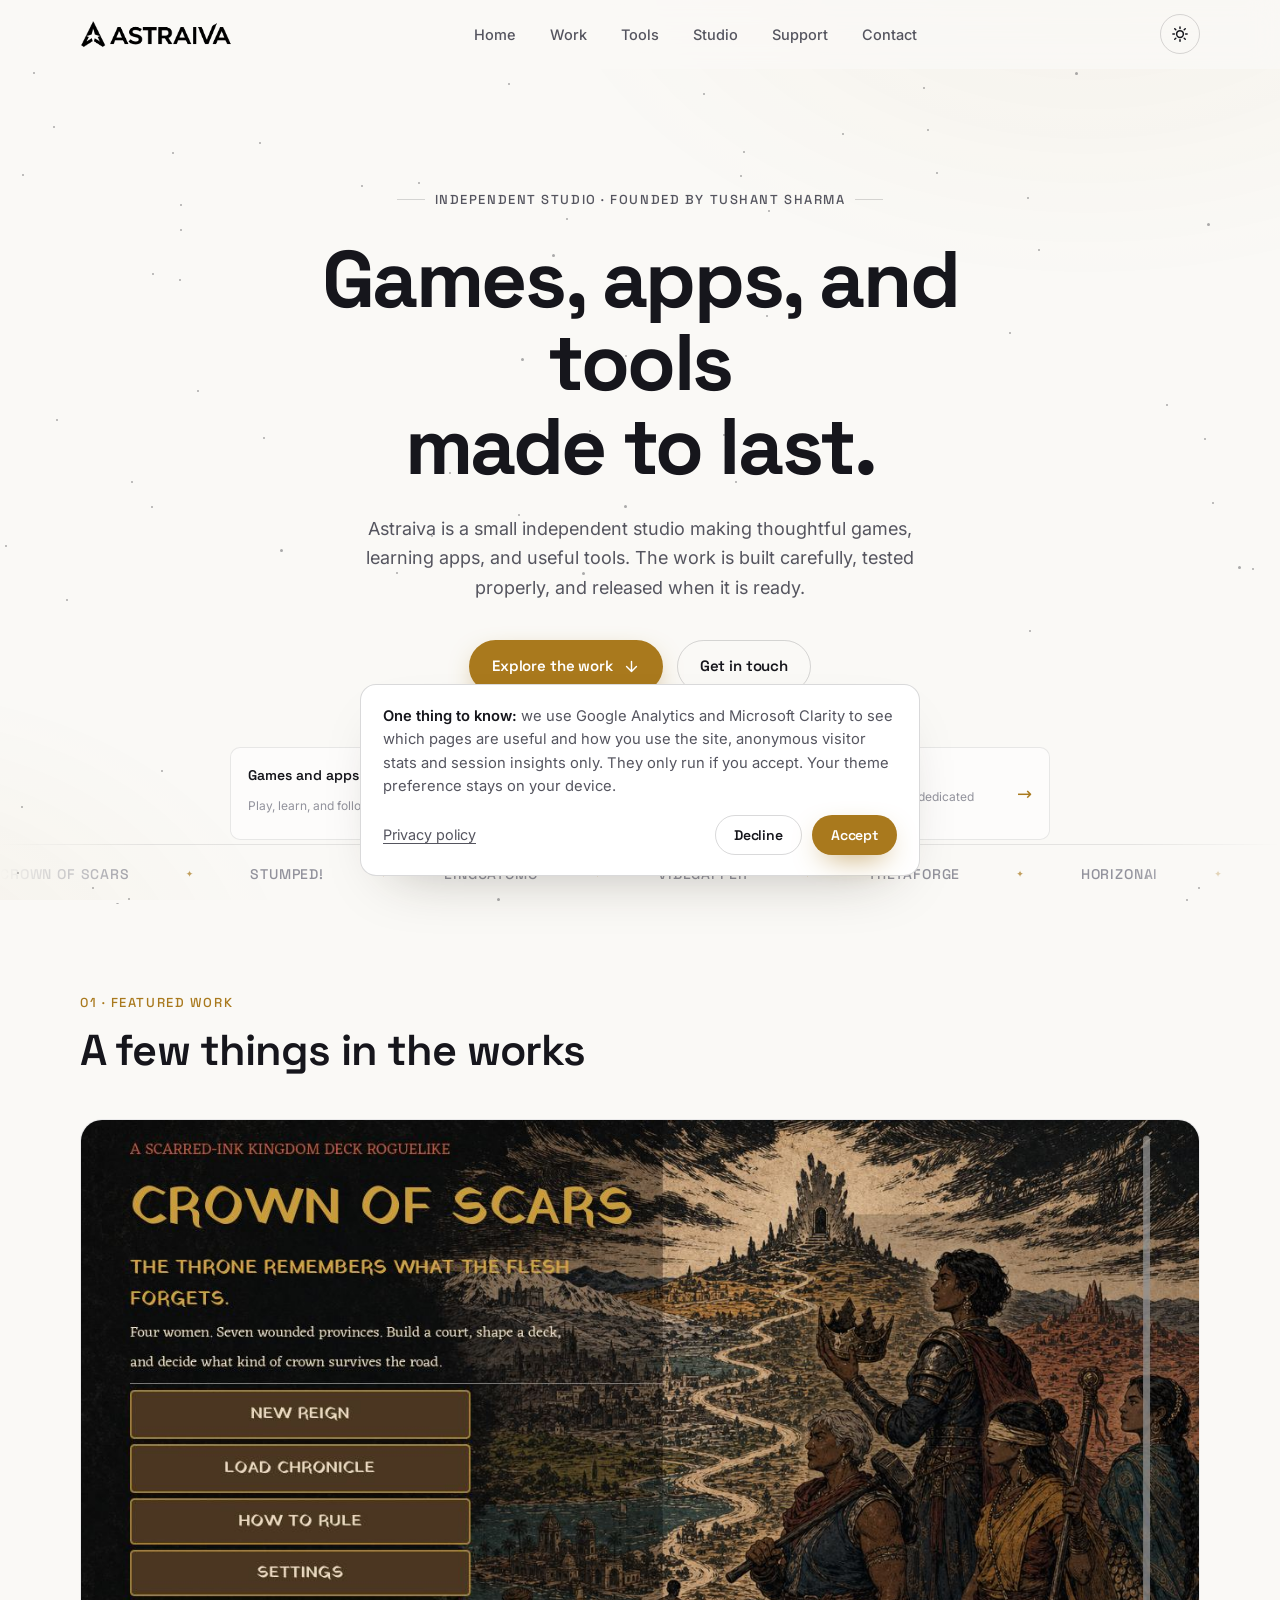
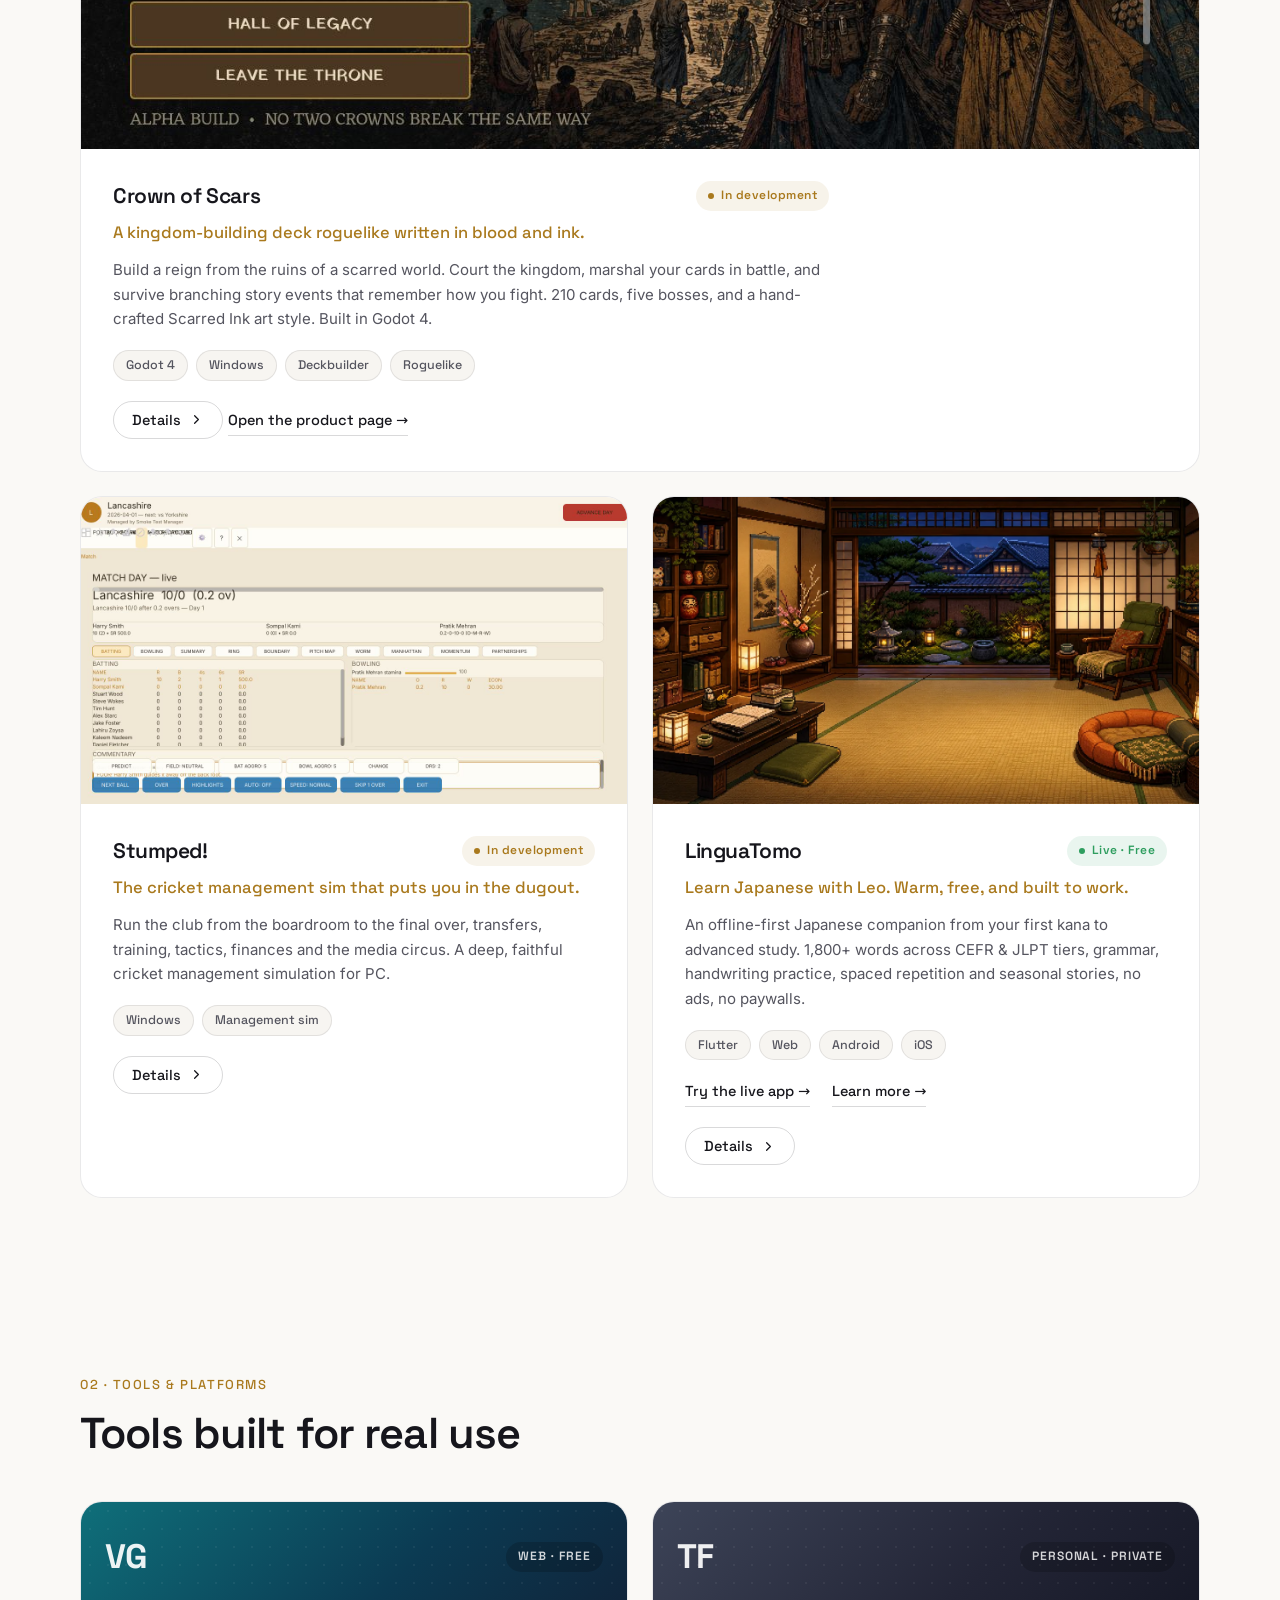
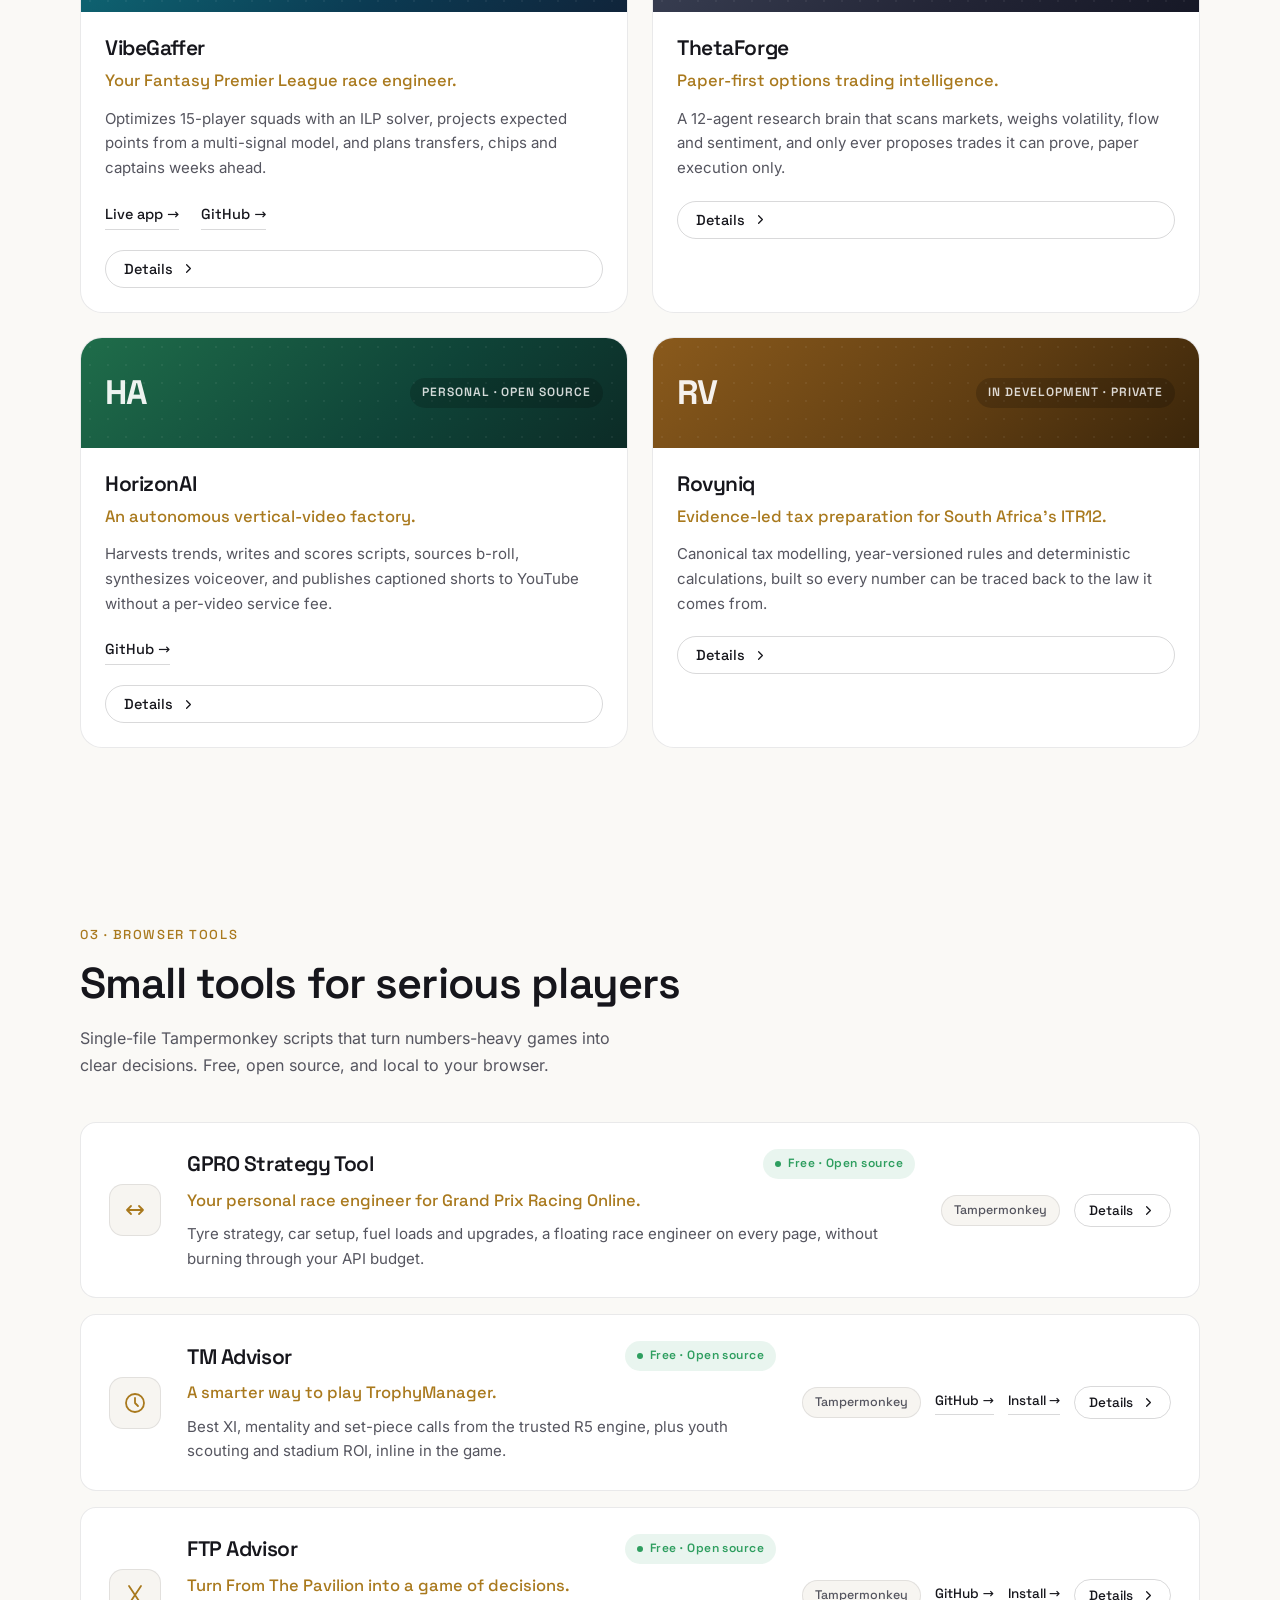
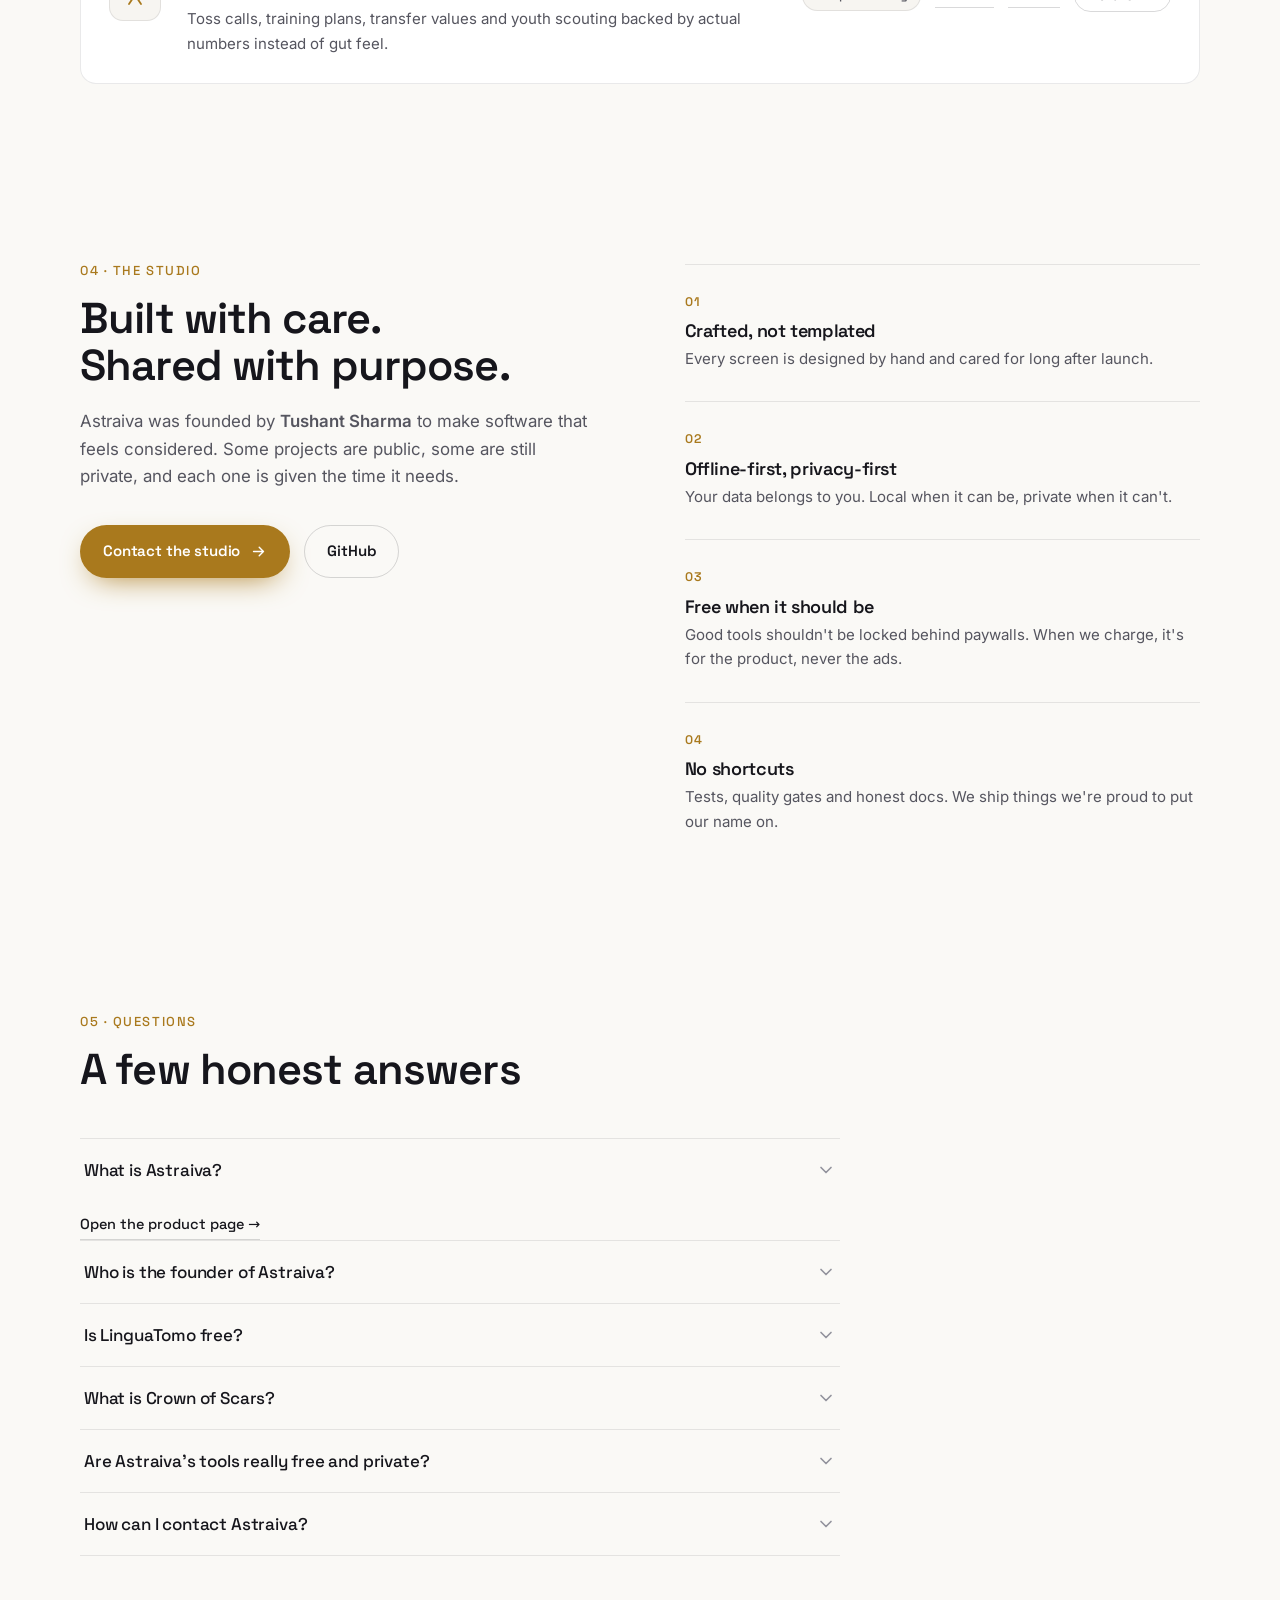
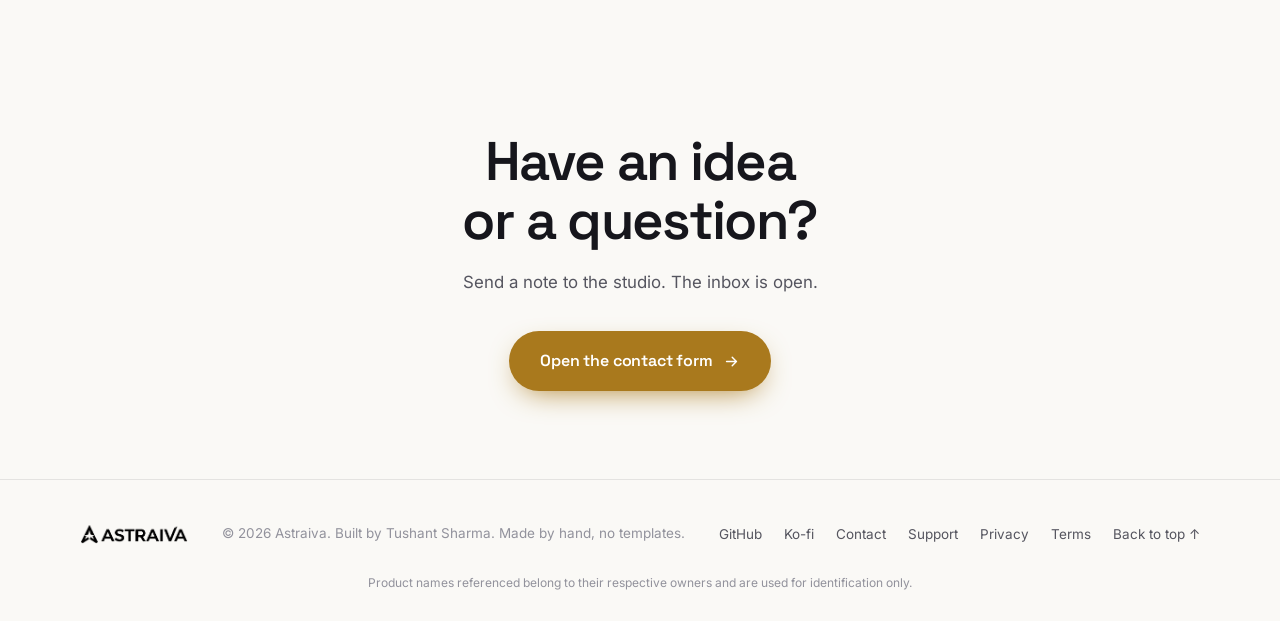
==== index.html @ 25835535 "Fix LinguaTomo privacy accuracy and broken private-repo links LinguaTomo shipped optional account si" ====
﻿<!DOCTYPE html>
<html lang="en" data-theme="dark">
<head>
  <meta charset="UTF-8">
  <meta name="viewport" content="width=device-width, initial-scale=1.0">
  
  <title>Astraiva, Indie Game Studio, Apps &amp; Tools | Games, Apps &amp; Tools by Tushant Sharma</title>
  <meta name="description" content="Astraiva is an independent studio founded by Tushant Sharma. Games, learning apps and practical tools, Crown of Scars, Stumped!, LinguaTomo, VibeGaffer, HorizonAI and more. Free, offline-first and privacy-first.">
  <meta name="author" content="Astraiva, Tushant Sharma">
  <meta name="robots" content="index, follow">
  <meta name="theme-color" content="#0c0c11">
  <link rel="canonical" href="https://astraiva.app/">

  <!-- Open Graph -->
  <meta property="og:type" content="website">
  <meta property="og:site_name" content="Astraiva">
  <meta property="og:locale" content="en_US">
  <meta property="og:url" content="https://astraiva.app/">
  <meta property="og:title" content="Astraiva, Indie Game Studio, Apps & Tools">
  <meta property="og:description" content="An independent studio making games, learning apps, and useful tools. Crown of Scars, Stumped!, LinguaTomo, VibeGaffer, and more.">
  <meta property="og:image" content="https://astraiva.app/assets/img/og-astraiva.png">
  <meta property="og:image:width" content="1200">
  <meta property="og:image:height" content="630">
  <meta property="og:image:type" content="image/png">
  <meta property="og:image:alt" content="Astraiva, games, apps and tools by Tushant Sharma">
  <meta name="twitter:card" content="summary_large_image">
  <meta name="twitter:title" content="Astraiva, Indie Game Studio, Apps & Tools">
  <meta name="twitter:description" content="An independent studio making games, learning apps, and useful tools. Crown of Scars, Stumped!, LinguaTomo, VibeGaffer, and more.">
  <meta name="twitter:image" content="https://astraiva.app/assets/img/og-astraiva.png">
  <meta name="twitter:image:alt" content="Astraiva, games, apps and tools by Tushant Sharma">

  <!-- Structured data -->
  <script type="application/ld+json">
  {
    "@context": "https://schema.org",
    "@type": "Organization",
    "@id": "https://astraiva.app/#organization",
    "name": "Astraiva",
    "url": "https://astraiva.app/",
    "email": "astraiva.apps@gmail.com",
    "founder": { "@type": "Person", "name": "Tushant Sharma", "url": "https://github.com/Jadax" },
    "sameAs": ["https://github.com/Jadax", "https://ko-fi.com/jadax"],
    "description": "Astraiva is an independent studio founded by Tushant Sharma that designs, builds and ships games, learning apps and practical tools."
  }
  </script>
  <script type="application/ld+json">
  {
    "@context": "https://schema.org",
    "@type": "WebSite",
    "@id": "https://astraiva.app/#website",
    "name": "Astraiva",
    "url": "https://astraiva.app/",
    "publisher": { "@id": "https://astraiva.app/#organization" },
    "inLanguage": "en"
  }
  </script>
  <script type="application/ld+json">
  {
    "@context": "https://schema.org",
    "@type": "ItemList",
    "name": "Astraiva products",
    "itemListElement": [
      { "@type": "ListItem", "position": 1, "item": { "@type": "SoftwareApplication", "name": "Crown of Scars", "applicationCategory": "GameApplication", "operatingSystem": "Windows", "url": "https://astraiva.app/apps/crown-of-scars.html", "description": "A kingdom-building deck roguelike with 210 cards, five bosses and branching story events. In development in Godot 4." } },
      { "@type": "ListItem", "position": 2, "item": { "@type": "SoftwareApplication", "name": "Stumped!", "applicationCategory": "GameApplication", "operatingSystem": "Windows, Android", "url": "https://astraiva.app/apps/stumped.html", "description": "A cricket management simulation covering transfers, training, tactics, finances and the media. In development." } },
      { "@type": "ListItem", "position": 3, "item": { "@type": "SoftwareApplication", "name": "LinguaTomo", "applicationCategory": "EducationalApplication", "operatingSystem": "Web, Android, iOS", "url": "https://astraiva.app/apps/linguatomo.html", "description": "A free, offline-first Japanese learning app with 1,800+ words across CEFR and JLPT tiers, grammar, handwriting and spaced repetition." } },
      { "@type": "ListItem", "position": 4, "item": { "@type": "SoftwareApplication", "name": "VibeGaffer", "applicationCategory": "UtilitiesApplication", "operatingSystem": "Web", "url": "https://jadax.github.io/VibeGaffer/", "description": "A Fantasy Premier League squad optimizer using an ILP solver and multi-signal expected-points projection." } },
      { "@type": "ListItem", "position": 5, "item": { "@type": "SoftwareApplication", "name": "ThetaForge", "applicationCategory": "FinanceApplication", "operatingSystem": "Any", "description": "A paper-first options trading intelligence system with a 12-agent research pipeline." } },
      { "@type": "ListItem", "position": 6, "item": { "@type": "SoftwareApplication", "name": "HorizonAI", "applicationCategory": "UtilitiesApplication", "operatingSystem": "Any", "url": "https://github.com/Jadax/horizon-ai", "description": "An open-source autonomous vertical-video factory that writes, voices and publishes captioned shorts." } },
      { "@type": "ListItem", "position": 7, "item": { "@type": "SoftwareApplication", "name": "Rovyniq", "applicationCategory": "FinanceApplication", "operatingSystem": "Any", "description": "Evidence-led tax preparation for South Africa's ITR12 with year-versioned, deterministic rules." } },
      { "@type": "ListItem", "position": 8, "item": { "@type": "SoftwareApplication", "name": "GPRO Strategy Tool", "applicationCategory": "UtilitiesApplication", "operatingSystem": "Web", "description": "A free Tampermonkey race engineer for Grand Prix Racing Online: tyres, setup, fuel and upgrades." } },
      { "@type": "ListItem", "position": 9, "item": { "@type": "SoftwareApplication", "name": "TM Advisor", "applicationCategory": "UtilitiesApplication", "operatingSystem": "Web", "url": "https://github.com/Jadax/tm-advisor", "description": "A free, open-source Tampermonkey assistant for TrophyManager with Best XI, mentality and set-piece calls." } },
      { "@type": "ListItem", "position": 10, "item": { "@type": "SoftwareApplication", "name": "FTP Advisor", "applicationCategory": "UtilitiesApplication", "operatingSystem": "Web", "url": "https://github.com/Jadax/ftp-advisor", "description": "A free, open-source Tampermonkey assistant for From The Pavilion covering toss calls, training and transfers." } }
    ]
  }
  </script>
  <script type="application/ld+json">
  {
    "@context": "https://schema.org",
    "@type": "FAQPage",
    "mainEntity": [
      { "@type": "Question", "name": "What is Astraiva?", "acceptedAnswer": { "@type": "Answer", "text": "Astraiva is an independent studio founded by Tushant Sharma that designs, builds and ships games, learning apps and practical tools, including Crown of Scars, Stumped!, LinguaTomo, VibeGaffer and more. Everything is built by hand, offline-first and privacy-first." } },
      { "@type": "Question", "name": "Who is the founder of Astraiva?", "acceptedAnswer": { "@type": "Answer", "text": "Astraiva was founded by Tushant Sharma, an independent developer and designer. He builds every product in the catalogue, from games in Godot 4 to Flutter apps like LinguaTomo to single-file browser tools." } },
      { "@type": "Question", "name": "Is LinguaTomo free?", "acceptedAnswer": { "@type": "Answer", "text": "Yes. LinguaTomo is completely free with no ads and no paywalls. It's an offline-first Japanese learning app covering 1,800+ words across CEFR and JLPT tiers, with grammar, handwriting practice and spaced repetition. You can try the live web version from the Astraiva website." } },
      { "@type": "Question", "name": "What is Crown of Scars?", "acceptedAnswer": { "@type": "Answer", "text": "Crown of Scars is Astraiva's flagship game, a kingdom-building deck roguelike with 210 cards, five bosses and branching story events that remember how you fight. It is currently in development in Godot 4 for Windows." } },
      { "@type": "Question", "name": "Are Astraiva's tools really free and private?", "acceptedAnswer": { "@type": "Answer", "text": "Yes. Tools like VibeGaffer, TM Advisor and FTP Advisor are free and open source, run locally on your device, and collect no data. Astraiva runs no servers that hold your personal data and sells no ads. The website itself uses Google Analytics and Microsoft Clarity for anonymous visitor statistics and session insights, only after you give consent." } },
      { "@type": "Question", "name": "How can I contact Astraiva?", "acceptedAnswer": { "@type": "Answer", "text": "Email astraiva.apps@gmail.com, you'll reach the founder directly." } }
    ]
  }
  </script>

  <link rel="icon" type="image/x-icon" href="favicon.ico">
  <link rel="icon" type="image/png" sizes="32x32" href="favicon-32x32.png">
  <link rel="icon" type="image/png" sizes="16x16" href="favicon-16x16.png">
  <link rel="apple-touch-icon" sizes="180x180" href="apple-touch-icon.png">
  <link rel="icon" type="image/svg+xml" href="favicon.svg">
  <link rel="stylesheet" href="css/fonts.css">
  <link rel="stylesheet" href="css/style.css">
  <script>
    try {
      var t = localStorage.getItem("astraiva-theme");
      if (!t) t = window.matchMedia("(prefers-color-scheme: light)").matches ? "light" : "dark";
      document.documentElement.setAttribute("data-theme", t);
    } catch (e) {}
  </script>
  <script src="js/consent.js" defer></script>
</head>
<body>

  <a class="skip-link" href="#work">Skip to content</a>

  <header class="site-header" id="top">
    <nav class="nav container" aria-label="Primary">
      <a class="brand" href="#top" aria-label="Astraiva, home">
        <img class="brand-logo" src="assets/img/astraiva-logo-black.png" alt="Astraiva" width="164" height="30" fetchpriority="high">
      </a>

      <ul class="nav-links" id="nav-links">
        <li><a href="#top">Home</a></li>
        <li><a href="#work">Work</a></li>
        <li><a href="#tools">Tools</a></li>
        <li><a href="#studio">Studio</a></li>
        <li><a href="support.html">Support</a></li>
        <li><a href="#contact">Contact</a></li>
      </ul>

      <div class="nav-actions">
        <button class="theme-toggle" id="theme-toggle" type="button" aria-label="Toggle theme" aria-pressed="false">
          <svg class="icon-sun" viewBox="0 0 24 24" fill="none" stroke="currentColor" stroke-width="2" stroke-linecap="round" aria-hidden="true">
            <circle cx="12" cy="12" r="4.5"/>
            <path d="M12 2.5v2M12 19.5v2M2.5 12h2M19.5 12h2M5 5l1.4 1.4M17.6 17.6L19 19M19 5l-1.4 1.4M6.4 17.6L5 19"/>
          </svg>
          <svg class="icon-moon" viewBox="0 0 24 24" fill="none" stroke="currentColor" stroke-width="2" stroke-linecap="round" stroke-linejoin="round" aria-hidden="true">
            <path d="M20 13.5A8 8 0 0 1 10.5 4 7.5 7.5 0 1 0 20 13.5Z"/>
          </svg>
        </button>
        <button class="menu-toggle" id="menu-toggle" type="button" aria-label="Open menu" aria-expanded="false">
          <span></span><span></span>
        </button>
      </div>
    </nav>
  </header>

  <main>

    <!-- ============ HERO ============ -->
    <section class="hero">
      <div class="stars" id="stars" aria-hidden="true"></div>
      <div class="container hero-inner">
        <p class="eyebrow" data-reveal>Independent studio · Founded by Tushant Sharma</p>
        <h1 class="hero-title" data-reveal>Games, apps, and tools<br>made to last.</h1>
        <p class="hero-sub" data-reveal>
          Astraiva is a small independent studio making thoughtful games, learning apps, and useful
          tools. The work is built carefully, tested properly, and released when it is ready.
        </p>
        <div class="hero-cta" data-reveal>
          <a class="btn btn-primary" href="#work">Explore the work
            <svg viewBox="0 0 24 24" fill="none" stroke="currentColor" stroke-width="2" stroke-linecap="round" stroke-linejoin="round" aria-hidden="true"><path d="M12 5v14M5 12l7 7 7-7"/></svg>
          </a>
          <a class="btn btn-ghost" href="contact.html">Get in touch</a>
        </div>
        <div class="hero-paths" data-reveal aria-label="Choose where to start">
          <a href="#work"><span class="hero-path-label">Games and apps</span><span class="hero-path-note">Play, learn, and follow what is next</span><span aria-hidden="true">→</span></a>
          <a href="#tools"><span class="hero-path-label">Useful tools</span><span class="hero-path-note">Live web tools and serious experiments</span><span aria-hidden="true">→</span></a>
          <a href="#browser-tools"><span class="hero-path-label">Browser scripts</span><span class="hero-path-note">Small, local tools for dedicated players</span><span aria-hidden="true">→</span></a>
        </div>
      </div>
      <div class="marquee" aria-hidden="true">
        <div class="marquee-track" id="marquee-track"></div>
      </div>
    </section>

    <!-- ============ FEATURED WORK ============ -->
    <section class="section" id="work">
      <div class="container">
        <div class="section-head" data-reveal>
          <p class="section-label">01 · Featured work</p>
          <h2 class="section-title">A few things in the works</h2>
        </div>

        <article class="featured-card" data-reveal>
          <button class="featured-media" type="button" data-product="crown-of-scars" aria-haspopup="dialog" aria-label="Crown of Scars, view details">
            <img src="assets/img/crown-of-scars.jpg" alt="Crown of Scars, a dark kingdom-building deck roguelike" width="1280" height="720" loading="lazy">
            <span class="qm-hint"><span>Quick view</span></span>
          </button>
          <div class="featured-body">
            <div class="card-topline">
              <h3 class="card-title">Crown of Scars</h3>
              <span class="badge badge-dev">In development</span>
            </div>
            <p class="card-tag">A kingdom-building deck roguelike written in blood and ink.</p>
            <p class="card-desc">
              Build a reign from the ruins of a scarred world. Court the kingdom, marshal your cards
              in battle, and survive branching story events that remember how you fight. 210 cards,
              five bosses, and a hand-crafted Scarred Ink art style. Built in Godot 4.
            </p>
            <div class="chips">
              <span class="chip">Godot 4</span>
              <span class="chip">Windows</span>
              <span class="chip">Deckbuilder</span>
              <span class="chip">Roguelike</span>
            </div>
            <button class="quick-view" type="button" data-product="crown-of-scars" aria-haspopup="dialog">Details
              <svg viewBox="0 0 24 24" fill="none" stroke="currentColor" stroke-width="2" stroke-linecap="round" stroke-linejoin="round" aria-hidden="true"><path d="M9 6l6 6-6 6"/></svg>
            </button>
            <a class="text-link product-page-link" href="apps/crown-of-scars.html">Open the product page <span aria-hidden="true">→</span></a>
          </div>
        </article>

        <div class="featured-grid">
          <article class="featured-card" data-reveal>
            <button class="featured-media" type="button" data-product="stumped" aria-haspopup="dialog" aria-label="Stumped!, view details">
              <img src="assets/img/stumped-match.jpg" alt="Stumped!, a live match in the cricket management simulation" width="1280" height="720" loading="lazy">
              <span class="qm-hint"><span>Quick view</span></span>
            </button>
            <div class="featured-body">
              <div class="card-topline">
                <h3 class="card-title">Stumped!</h3>
                <span class="badge badge-dev">In development</span>
              </div>
              <p class="card-tag">The cricket management sim that puts you in the dugout.</p>
              <p class="card-desc">
                Run the club from the boardroom to the final over, transfers, training, tactics,
                finances and the media circus. A deep, faithful cricket management simulation for PC.
              </p>
              <div class="chips">
                <span class="chip">Windows</span>
                <span class="chip">Management sim</span>
              </div>
            <button class="quick-view" type="button" data-product="stumped" aria-haspopup="dialog">Details
                <svg viewBox="0 0 24 24" fill="none" stroke="currentColor" stroke-width="2" stroke-linecap="round" stroke-linejoin="round" aria-hidden="true"><path d="M9 6l6 6-6 6"/></svg>
              </button>
            </div>
          </article>

          <article class="featured-card" data-reveal>
            <a class="featured-media" href="https://jadax.github.io/LinguaTomo-Web/" target="_blank" rel="noopener" aria-label="LinguaTomo, open the live app">
              <img src="assets/img/linguatomo-art.webp" alt="LinguaTomo, learn Japanese with Leo" width="1280" height="720" loading="lazy">
            </a>
            <div class="featured-body">
              <div class="card-topline">
                <h3 class="card-title">LinguaTomo</h3>
                <span class="badge badge-live">Live · Free</span>
              </div>
              <p class="card-tag">Learn Japanese with Leo. Warm, free, and built to work.</p>
              <p class="card-desc">
                An offline-first Japanese companion from your first kana to advanced study. 1,800+ words
                across CEFR &amp; JLPT tiers, grammar, handwriting practice, spaced repetition and seasonal
                stories, no ads, no paywalls.
              </p>
              <div class="chips">
                <span class="chip">Flutter</span>
                <span class="chip">Web</span>
                <span class="chip">Android</span>
                <span class="chip">iOS</span>
              </div>
              <div class="card-links">
                <a href="https://jadax.github.io/LinguaTomo-Web/" target="_blank" rel="noopener">Try the live app <span aria-hidden="true">→</span></a>
                <a href="apps/linguatomo.html">Learn more <span aria-hidden="true">→ </span></a>
              </div>
              <button class="quick-view" type="button" data-product="linguatomo" aria-haspopup="dialog">Details
                <svg viewBox="0 0 24 24" fill="none" stroke="currentColor" stroke-width="2" stroke-linecap="round" stroke-linejoin="round" aria-hidden="true"><path d="M9 6l6 6-6 6"/></svg>
              </button>
            </div>
          </article>
        </div>
      </div>
    </section>

    <!-- ============ TOOLS & PLATFORMS ============ -->
    <section class="section" id="tools">
      <div class="container">
        <div class="section-head" data-reveal>
          <p class="section-label">02 · Tools &amp; platforms</p>
          <h2 class="section-title">Tools built for real use</h2>
        </div>

        <div class="tool-grid">
          <article class="tool-card" data-reveal>
            <div class="tool-tile tile-vibegaffer" aria-hidden="true">
              <span class="tool-mono">VG</span>
              <span class="tool-tile-label">Web · Free</span>
            </div>
            <div class="tool-body">
              <h3 class="card-title">VibeGaffer</h3>
              <p class="card-tag">Your Fantasy Premier League race engineer.</p>
              <p class="card-desc">
                Optimizes 15-player squads with an ILP solver, projects expected points from a
                multi-signal model, and plans transfers, chips and captains weeks ahead.
              </p>
              <div class="card-links">
                <a href="https://jadax.github.io/VibeGaffer/" target="_blank" rel="noopener">Live app <span aria-hidden="true">→ </span></a>
                <a href="https://github.com/Jadax/VibeGaffer" target="_blank" rel="noopener">GitHub <span aria-hidden="true">→ </span></a>
              </div>
              <button class="quick-view" type="button" data-product="vibegaffer" aria-haspopup="dialog">Details
                <svg viewBox="0 0 24 24" fill="none" stroke="currentColor" stroke-width="2" stroke-linecap="round" stroke-linejoin="round" aria-hidden="true"><path d="M9 6l6 6-6 6"/></svg>
              </button>
            </div>
          </article>

          <article class="tool-card" data-reveal>
            <div class="tool-tile tile-thetaforge" aria-hidden="true">
              <span class="tool-mono">TF</span>
              <span class="tool-tile-label">Personal · Private</span>
            </div>
            <div class="tool-body">
              <h3 class="card-title">ThetaForge</h3>
              <p class="card-tag">Paper-first options trading intelligence.</p>
              <p class="card-desc">
                A 12-agent research brain that scans markets, weighs volatility, flow and sentiment,
                and only ever proposes trades it can prove, paper execution only.
              </p>
              <button class="quick-view" type="button" data-product="thetaforge" aria-haspopup="dialog">Details
                <svg viewBox="0 0 24 24" fill="none" stroke="currentColor" stroke-width="2" stroke-linecap="round" stroke-linejoin="round" aria-hidden="true"><path d="M9 6l6 6-6 6"/></svg>
              </button>
            </div>
          </article>

          <article class="tool-card" data-reveal>
            <div class="tool-tile tile-horizonai" aria-hidden="true">
              <span class="tool-mono">HA</span>
              <span class="tool-tile-label">Personal · Open source</span>
            </div>
            <div class="tool-body">
              <h3 class="card-title">HorizonAI</h3>
              <p class="card-tag">An autonomous vertical-video factory.</p>
              <p class="card-desc">
                Harvests trends, writes and scores scripts, sources b-roll, synthesizes voiceover, and
                publishes captioned shorts to YouTube without a per-video service fee.
              </p>
              <div class="card-links">
                <a href="https://github.com/Jadax/horizon-ai" target="_blank" rel="noopener">GitHub <span aria-hidden="true">→ </span></a>
              </div>
              <button class="quick-view" type="button" data-product="horizonai" aria-haspopup="dialog">Details
                <svg viewBox="0 0 24 24" fill="none" stroke="currentColor" stroke-width="2" stroke-linecap="round" stroke-linejoin="round" aria-hidden="true"><path d="M9 6l6 6-6 6"/></svg>
              </button>
            </div>
          </article>

          <article class="tool-card" data-reveal>
            <div class="tool-tile tile-rovyniq" aria-hidden="true">
              <span class="tool-mono">RV</span>
              <span class="tool-tile-label">In development · Private</span>
            </div>
            <div class="tool-body">
              <h3 class="card-title">Rovyniq</h3>
              <p class="card-tag">Evidence-led tax preparation for South Africa's ITR12.</p>
              <p class="card-desc">
                Canonical tax modelling, year-versioned rules and deterministic calculations, built so
                every number can be traced back to the law it comes from.
              </p>
              <button class="quick-view" type="button" data-product="rovyniq" aria-haspopup="dialog">Details
                <svg viewBox="0 0 24 24" fill="none" stroke="currentColor" stroke-width="2" stroke-linecap="round" stroke-linejoin="round" aria-hidden="true"><path d="M9 6l6 6-6 6"/></svg>
              </button>
            </div>
          </article>
        </div>
      </div>
    </section>

    <!-- ============ BROWSER TOOLS ============ -->
    <section class="section" id="browser-tools">
      <div class="container">
        <div class="section-head" data-reveal>
          <p class="section-label">03 · Browser tools</p>
          <h2 class="section-title">Small tools for serious players</h2>
          <p class="section-sub">Single-file Tampermonkey scripts that turn numbers-heavy games into clear decisions. Free, open source, and local to your browser.</p>
        </div>

        <div class="browser-list">
          <article class="browser-card" data-reveal>
            <div class="browser-icon" aria-hidden="true">
              <svg viewBox="0 0 24 24" fill="none" stroke="currentColor" stroke-width="1.8" stroke-linecap="round" stroke-linejoin="round"><path d="M4 12h16M4 12l4-4M4 12l4 4M20 12l-4-4M20 12l-4 4"/></svg>
            </div>
            <div class="browser-body">
              <div class="card-topline">
                <h3 class="card-title">GPRO Strategy Tool</h3>
                <span class="badge badge-free">Free · Open source</span>
              </div>
              <p class="card-tag">Your personal race engineer for Grand Prix Racing Online.</p>
              <p class="card-desc">Tyre strategy, car setup, fuel loads and upgrades, a floating race engineer on every page, without burning through your API budget.</p>
            </div>
            <div class="browser-tags">
              <span class="chip">Tampermonkey</span>
              <button class="quick-view quick-view-sm" type="button" data-product="gpro" aria-haspopup="dialog">Details
                <svg viewBox="0 0 24 24" fill="none" stroke="currentColor" stroke-width="2" stroke-linecap="round" stroke-linejoin="round" aria-hidden="true"><path d="M9 6l6 6-6 6"/></svg>
              </button>
            </div>
          </article>

          <article class="browser-card" data-reveal>
            <div class="browser-icon" aria-hidden="true">
              <svg viewBox="0 0 24 24" fill="none" stroke="currentColor" stroke-width="1.8" stroke-linecap="round" stroke-linejoin="round"><circle cx="12" cy="12" r="9"/><path d="M12 7v5l3 3"/></svg>
            </div>
            <div class="browser-body">
              <div class="card-topline">
                <h3 class="card-title">TM Advisor</h3>
                <span class="badge badge-free">Free · Open source</span>
              </div>
              <p class="card-tag">A smarter way to play TrophyManager.</p>
              <p class="card-desc">Best XI, mentality and set-piece calls from the trusted R5 engine, plus youth scouting and stadium ROI, inline in the game.</p>
            </div>
            <div class="browser-tags">
              <span class="chip">Tampermonkey</span>
              <a class="text-link" href="https://github.com/Jadax/tm-advisor" target="_blank" rel="noopener">GitHub <span aria-hidden="true">→ </span></a>
              <a class="text-link" href="https://raw.githubusercontent.com/Jadax/tm-advisor/main/TM_Advisor.js" target="_blank" rel="noopener">Install <span aria-hidden="true">→ </span></a>
              <button class="quick-view quick-view-sm" type="button" data-product="tm-advisor" aria-haspopup="dialog">Details
                <svg viewBox="0 0 24 24" fill="none" stroke="currentColor" stroke-width="2" stroke-linecap="round" stroke-linejoin="round" aria-hidden="true"><path d="M9 6l6 6-6 6"/></svg>
              </button>
            </div>
          </article>

          <article class="browser-card" data-reveal>
            <div class="browser-icon" aria-hidden="true">
              <svg viewBox="0 0 24 24" fill="none" stroke="currentColor" stroke-width="1.8" stroke-linecap="round" stroke-linejoin="round"><path d="M6 3l12 18M18 3L6 21"/></svg>
            </div>
            <div class="browser-body">
              <div class="card-topline">
                <h3 class="card-title">FTP Advisor</h3>
                <span class="badge badge-free">Free · Open source</span>
              </div>
              <p class="card-tag">Turn From The Pavilion into a game of decisions.</p>
              <p class="card-desc">Toss calls, training plans, transfer values and youth scouting backed by actual numbers instead of gut feel.</p>
            </div>
            <div class="browser-tags">
              <span class="chip">Tampermonkey</span>
              <a class="text-link" href="https://github.com/Jadax/ftp-advisor" target="_blank" rel="noopener">GitHub <span aria-hidden="true">→ </span></a>
              <a class="text-link" href="https://raw.githubusercontent.com/Jadax/ftp-advisor/main/ftp-advisor_user.js" target="_blank" rel="noopener">Install <span aria-hidden="true">→ </span></a>
              <button class="quick-view quick-view-sm" type="button" data-product="ftp-advisor" aria-haspopup="dialog">Details
                <svg viewBox="0 0 24 24" fill="none" stroke="currentColor" stroke-width="2" stroke-linecap="round" stroke-linejoin="round" aria-hidden="true"><path d="M9 6l6 6-6 6"/></svg>
              </button>
            </div>
          </article>
        </div>
      </div>
    </section>

    <!-- ============ STUDIO ============ -->
    <section class="section" id="studio">
      <div class="container studio-grid">
        <div class="studio-intro" data-reveal>
          <p class="section-label">04 · The studio</p>
          <h2 class="section-title">Built with care.<br>Shared with purpose.</h2>
          <p class="section-sub">
            Astraiva was founded by <strong>Tushant Sharma</strong> to make software that feels considered.
            Some projects are public, some are still private, and each one is given the time it needs.
          </p>
          <div class="studio-contact">
            <a class="btn btn-primary" href="contact.html">Contact the studio
              <svg viewBox="0 0 24 24" fill="none" stroke="currentColor" stroke-width="2" stroke-linecap="round" stroke-linejoin="round" aria-hidden="true"><path d="M5 12h14M13 6l6 6-6 6"/></svg>
            </a>
            <a class="btn btn-ghost" href="https://github.com/Jadax" target="_blank" rel="noopener">GitHub</a>
          </div>
        </div>
        <div class="studio-values" data-reveal>
          <div class="value">
            <span class="value-num">01</span>
            <h3>Crafted, not templated</h3>
            <p>Every screen is designed by hand and cared for long after launch.</p>
          </div>
          <div class="value">
            <span class="value-num">02</span>
            <h3>Offline-first, privacy-first</h3>
            <p>Your data belongs to you. Local when it can be, private when it can't.</p>
          </div>
          <div class="value">
            <span class="value-num">03</span>
            <h3>Free when it should be</h3>
            <p>Good tools shouldn't be locked behind paywalls. When we charge, it's for the product, never the ads.</p>
          </div>
          <div class="value">
            <span class="value-num">04</span>
            <h3>No shortcuts</h3>
            <p>Tests, quality gates and honest docs. We ship things we're proud to put our name on.</p>
          </div>
        </div>
      </div>
    </section>

    <!-- ============ FAQ ============ -->
    <section class="section section-faq" id="faq">
      <div class="container">
        <div class="section-head" data-reveal>
          <p class="section-label">05 · Questions</p>
          <h2 class="section-title">A few honest answers</h2>
        </div>
        <div class="faq-list" id="faq-list">
          <div class="faq-item" data-reveal>
            <button class="faq-q" type="button" aria-expanded="false">
              <span>What is Astraiva?</span>
              <svg class="faq-icon" viewBox="0 0 24 24" fill="none" stroke="currentColor" stroke-width="2" stroke-linecap="round" stroke-linejoin="round" aria-hidden="true"><path d="M6 9l6 6 6-6"/></svg>
            </button>
            <a class="text-link product-page-link" href="apps/stumped.html">Open the product page <span aria-hidden="true">→</span></a>
            <div class="faq-a"><p>Astraiva is an independent studio founded by Tushant Sharma that designs, builds and ships games, learning apps and practical tools, including Crown of Scars, Stumped!, LinguaTomo, VibeGaffer and more. Everything is built by hand, offline-first and privacy-first.</p></div>
          </div>
          <div class="faq-item" data-reveal>
            <button class="faq-q" type="button" aria-expanded="false">
              <span>Who is the founder of Astraiva?</span>
              <svg class="faq-icon" viewBox="0 0 24 24" fill="none" stroke="currentColor" stroke-width="2" stroke-linecap="round" stroke-linejoin="round" aria-hidden="true"><path d="M6 9l6 6 6-6"/></svg>
            </button>
            <div class="faq-a"><p>Astraiva was founded by Tushant Sharma, an independent developer and designer. He builds every product in the catalogue, from games in Godot 4 to Flutter apps like LinguaTomo to single-file browser tools.</p></div>
          </div>
          <div class="faq-item" data-reveal>
            <button class="faq-q" type="button" aria-expanded="false">
              <span>Is LinguaTomo free?</span>
              <svg class="faq-icon" viewBox="0 0 24 24" fill="none" stroke="currentColor" stroke-width="2" stroke-linecap="round" stroke-linejoin="round" aria-hidden="true"><path d="M6 9l6 6 6-6"/></svg>
            </button>
            <div class="faq-a"><p>Yes. LinguaTomo is completely free with no ads and no paywalls. It's an offline-first Japanese learning app covering 1,800+ words across CEFR &amp; JLPT tiers, with grammar, handwriting practice and spaced repetition. You can try the live web version right from this site.</p></div>
          </div>
          <div class="faq-item" data-reveal>
            <button class="faq-q" type="button" aria-expanded="false">
              <span>What is Crown of Scars?</span>
              <svg class="faq-icon" viewBox="0 0 24 24" fill="none" stroke="currentColor" stroke-width="2" stroke-linecap="round" stroke-linejoin="round" aria-hidden="true"><path d="M6 9l6 6 6-6"/></svg>
            </button>
            <div class="faq-a"><p>Crown of Scars is Astraiva's flagship game, a kingdom-building deck roguelike with 210 cards, five bosses and branching story events that remember how you fight. It is currently in development in Godot 4 for Windows.</p></div>
          </div>
          <div class="faq-item" data-reveal>
            <button class="faq-q" type="button" aria-expanded="false">
              <span>Are Astraiva's tools really free and private?</span>
              <svg class="faq-icon" viewBox="0 0 24 24" fill="none" stroke="currentColor" stroke-width="2" stroke-linecap="round" stroke-linejoin="round" aria-hidden="true"><path d="M6 9l6 6 6-6"/></svg>
            </button>
            <div class="faq-a"><p>Yes. Tools like VibeGaffer, TM Advisor and FTP Advisor are free and open source, run locally on your device, and collect no data. Astraiva runs no servers that hold your personal data and sells no ads. The website itself uses Google Analytics and Microsoft Clarity for anonymous visitor statistics and session insights, only after you give consent.</p></div>
          </div>
          <div class="faq-item" data-reveal>
            <button class="faq-q" type="button" aria-expanded="false">
              <span>How can I contact Astraiva?</span>
              <svg class="faq-icon" viewBox="0 0 24 24" fill="none" stroke="currentColor" stroke-width="2" stroke-linecap="round" stroke-linejoin="round" aria-hidden="true"><path d="M6 9l6 6 6-6"/></svg>
            </button>
            <div class="faq-a"><p>Email <a class="text-link" href="mailto:astraiva.apps@gmail.com">astraiva.apps@gmail.com</a>, you'll reach the founder directly.</p></div>
          </div>
        </div>
      </div>
    </section>

    <!-- ============ CONTACT ============ -->
    <section class="section section-contact" id="contact">
      <div class="container contact-inner" data-reveal>
        <h2 class="contact-title">Have an idea<br>or a question?</h2>
        <p class="contact-sub">Send a note to the studio. The inbox is open.</p>
        <div class="contact-actions">
          <a class="btn btn-primary btn-lg" href="contact.html">
            Open the contact form
            <svg viewBox="0 0 24 24" fill="none" stroke="currentColor" stroke-width="2" stroke-linecap="round" stroke-linejoin="round" aria-hidden="true"><path d="M5 12h14M13 6l6 6-6 6"/></svg>
          </a>
        </div>
      </div>
    </section>

  </main>

  <footer class="site-footer">
    <div class="container footer-inner">
      <div class="footer-brand">
        <img class="brand-logo brand-logo-sm" src="assets/img/astraiva-logo-black.png" alt="Astraiva" width="120" height="22">
      </div>
      <p class="footer-copy">© <span id="year">2026</span> Astraiva. Built by Tushant Sharma. Made by hand, no templates.</p>
      <ul class="footer-links">
        <li><a href="https://github.com/Jadax" target="_blank" rel="noopener">GitHub</a></li>
        <li><a href="https://ko-fi.com/jadax" target="_blank" rel="noopener">Ko-fi</a></li>
        <li><a href="contact.html">Contact</a></li>
        <li><a href="support.html">Support</a></li>
        <li><a href="privacy.html">Privacy</a></li>
        <li><a href="terms.html">Terms</a></li>
        <li><a href="#top">Back to top <span aria-hidden="true">↑</span></a></li>
      </ul>
    </div>
    <p class="footer-note">Product names referenced belong to their respective owners and are used for identification only.</p>
  </footer>

  <dialog class="quick-modal" id="quick-modal" aria-labelledby="qm-title">
    <div class="qm-wrap">
      <div class="qm-head">
        <div>
          <p class="qm-kicker" id="qm-kicker"></p>
          <h2 class="qm-title" id="qm-title"></h2>
          <div class="qm-badge" id="qm-badge"></div>
        </div>
        <button class="qm-close" id="qm-close" type="button" aria-label="Close details">
          <svg viewBox="0 0 24 24" fill="none" stroke="currentColor" stroke-width="2" stroke-linecap="round" stroke-linejoin="round" aria-hidden="true"><path d="M6 6l12 12M18 6L6 18"/></svg>
        </button>
      </div>
      <div class="qm-media" id="qm-media"></div>
      <div class="qm-content">
        <p class="qm-tag" id="qm-tag"></p>
        <p class="qm-desc" id="qm-desc"></p>
        <ul class="qm-features" id="qm-features"></ul>
        <div class="chips" id="qm-chips"></div>
        <div class="card-links" id="qm-links"></div>
      </div>
    </div>
  </dialog>

  <script type="application/json" id="product-data">
  {
    "crown-of-scars": {
      "kicker": "Game · Godot 4",
      "name": "Crown of Scars",
      "status": "dev",
      "statusLabel": "In development",
      "tagline": "A kingdom-building deck roguelike written in blood and ink.",
      "long": "Build a reign from the ruins of a scarred world. Court the kingdom, marshal your cards in battle, and survive branching story events that remember every choice you make. 210 cards, five bosses that adapt to your playstyle, and a hand-crafted Scarred Ink art style. Built in Godot 4 for Windows.",
      "features": [
        "210-card deck with deep synergy between the four court factions",
        "Five hand-designed bosses that adapt to the way you fight",
        "Branching story events with memory, the world remembers you",
        "Hand-crafted Scarred Ink art style, built pixel by pixel",
        "Native Godot 4 engine with a Windows build"
      ],
      "chips": ["Godot 4", "Windows", "Deckbuilder", "Roguelike"],
      "media": [
        { "src": "crown-of-scars.jpg", "alt": "Crown of Scars, a dark kingdom-building deck roguelike" },
        { "src": "crown-of-scars-battle.jpg", "alt": "Crown of Scars, battle in the Scarred Ink art style" }
      ],
      "links": [
        { "label": "Privacy policy", "href": "privacy/crown-of-scars.html" }
      ]
    },
    "stumped": {
      "kicker": "Game · PC",
      "name": "Stumped!",
      "status": "dev",
      "statusLabel": "In development",
      "tagline": "The cricket management sim that puts you in the dugout.",
      "long": "Run the club from the boardroom to the final over, transfers, training, tactics, finances and the media circus. Every selection, auction bid and bowl change has a consequence, and the match engine turns each ball into a real decision.",
      "features": [
        "Full club management: transfers, training, tactics and finances",
        "Ball-by-ball match engine with real decision points",
        "Media and board pressure systems that test your nerve",
        "Deep player development and statistics",
        "Faithful, authentic cricket simulation for PC"
      ],
      "chips": ["Windows", "Management sim"],
      "media": [
        { "src": "stumped-match.jpg", "alt": "Stumped!, a live match in the cricket management simulation" },
        { "src": "stumped-dashboard.jpg", "alt": "Stumped!, the club management dashboard" },
        { "src": "stumped-squad.jpg", "alt": "Stumped!, squad and selection screen" }
      ],
      "links": [
        { "label": "Privacy policy", "href": "privacy/stumped.html" }
      ]
    },
    "linguatomo": {
      "kicker": "App · Flutter",
      "name": "LinguaTomo",
      "status": "live",
      "statusLabel": "Live · Free",
      "tagline": "Learn Japanese with Leo. Warm, free, and built to work.",
      "long": "An offline-first Japanese companion from your first kana to advanced study. 1,800+ words across CEFR & JLPT tiers, grammar, handwriting practice, spaced repetition and seasonal stories. No ads, no paywalls, and your progress never leaves your device.",
      "features": [
        "1,800+ words organised across CEFR & JLPT tiers",
        "Grammar, handwriting and reading practice in one place",
        "Spaced repetition that adapts to what you actually forget",
        "Seasonal stories starring the Leo mascot",
        "Offline-first, works without an internet connection"
      ],
      "chips": ["Flutter", "Web", "Android", "iOS"],
      "media": [
        { "src": "linguatomo-art.webp", "alt": "LinguaTomo, learn Japanese with Leo" }
      ],
      "links": [
        { "label": "Try the live app", "href": "https://jadax.github.io/LinguaTomo-Web/" },
        { "label": "Learn more", "href": "apps/linguatomo.html" },
        { "label": "Privacy policy", "href": "privacy/linguatomo.html" }
      ]
    },
    "vibegaffer": {
      "kicker": "Tool · Web",
      "name": "VibeGaffer",
      "status": "live",
      "statusLabel": "Web · Free",
      "tagline": "Your Fantasy Premier League race engineer.",
      "long": "Optimizes 15-player squads with an ILP solver, projects expected points from a multi-signal model, and plans transfers, chips and captains weeks ahead. Runs entirely in your browser, your squad data never leaves your machine.",
      "features": [
        "ILP solver finds genuinely optimal 15-player squads",
        "Multi-signal expected-points projection model",
        "Transfer, chip and captain planning weeks ahead",
        "Runs entirely in the browser, no account, no server"
      ],
      "chips": ["Web", "Free", "Open source"],
      "media": [],
      "links": [
        { "label": "Live app", "href": "https://jadax.github.io/VibeGaffer/" },
        { "label": "GitHub", "href": "https://github.com/Jadax/VibeGaffer" }
      ]
    },
    "thetaforge": {
      "kicker": "Tool · Personal",
      "name": "ThetaForge",
      "status": "private",
      "statusLabel": "Personal · Private",
      "tagline": "Paper-first options trading intelligence.",
      "long": "A 12-agent research brain that scans markets, weighs volatility, flow and sentiment, and only ever proposes trades it can prove, paper execution only. Built for personal use, with evidence behind every position.",
      "features": [
        "12-agent research pipeline across markets and sentiment",
        "Volatility, flow and sentiment analysis in one view",
        "Evidence-gated trade proposals, nothing it can't prove",
        "Paper execution only, no real capital at risk"
      ],
      "chips": ["Private", "Paper trading"],
      "media": [],
      "links": []
    },
    "horizonai": {
      "kicker": "Tool · Automation",
      "name": "HorizonAI",
      "status": "private",
      "statusLabel": "Open source",
      "tagline": "An autonomous vertical-video factory.",
      "long": "Harvests trends, writes and scores scripts, sources b-roll, synthesizes voiceover, and publishes captioned shorts to YouTube without a per-video service fee. Fully open source and run by you, on your own credentials.",
      "features": [
        "Trend harvesting with automated scoring",
        "Scriptwriting pipeline tuned for short-form video",
        "Voiceover synthesis and automatic captioning",
        "Direct publish to YouTube, fully autonomous"
      ],
      "chips": ["Open source", "Automation"],
      "media": [],
      "links": [
        { "label": "GitHub", "href": "https://github.com/Jadax/horizon-ai" }
      ]
    },
    "rovyniq": {
      "kicker": "Tool · Finance",
      "name": "Rovyniq",
      "status": "dev",
      "statusLabel": "In development · Private",
      "tagline": "Evidence-led tax preparation for South Africa's ITR12.",
      "long": "Canonical tax modelling, year-versioned rules and deterministic calculations, built so every number can be traced back to the law it comes from. Private while it's being validated against the real world.",
      "features": [
        "Canonical tax modelling with a single source of truth",
        "Year-versioned rule sets that track changing law",
        "Deterministic calculations, every number traceable",
        "Purpose-built for South Africa's ITR12"
      ],
      "chips": ["Private", "Tax", "South Africa"],
      "media": [],
      "links": []
    },
    "gpro": {
      "kicker": "Browser script · Tampermonkey",
      "name": "GPRO Strategy Tool",
      "status": "free",
      "statusLabel": "Free · Open source",
      "tagline": "Your personal race engineer for Grand Prix Racing Online.",
      "long": "Tyre strategy, car setup, fuel loads and upgrades, a floating race engineer on every page, without burning through your API budget. Installs as a single Tampermonkey script and runs completely locally.",
      "features": [
        "Tyre and pit strategy guidance",
        "Car setup recommendations",
        "Fuel load planning",
        "Upgrade prioritisation",
        "Runs locally, nothing leaves your browser"
      ],
      "chips": ["Tampermonkey", "Free"],
      "media": [],
      "links": []
    },
    "tm-advisor": {
      "kicker": "Browser script · Tampermonkey",
      "name": "TM Advisor",
      "status": "free",
      "statusLabel": "Free · Open source",
      "tagline": "A smarter way to play TrophyManager.",
      "long": "Best XI, mentality and set-piece calls from the trusted R5 engine, plus youth scouting and stadium ROI, inline in the game. A single-file Tampermonkey script that stays entirely on your machine.",
      "features": [
        "Best XI selection powered by the R5 engine",
        "Mentality and set-piece recommendations",
        "Youth scouting support",
        "Stadium ROI analysis",
        "Single-file install, fully local"
      ],
      "chips": ["Tampermonkey", "Free"],
      "media": [],
      "links": [
        { "label": "GitHub", "href": "https://github.com/Jadax/tm-advisor" },
        { "label": "Install", "href": "https://raw.githubusercontent.com/Jadax/tm-advisor/main/TM_Advisor.js" }
      ]
    },
    "ftp-advisor": {
      "kicker": "Browser script · Tampermonkey",
      "name": "FTP Advisor",
      "status": "free",
      "statusLabel": "Free · Open source",
      "tagline": "Turn From The Pavilion into a game of decisions.",
      "long": "Toss calls, training plans, transfer values and youth scouting backed by actual numbers instead of gut feel. A single-file Tampermonkey script that runs locally and sends nothing anywhere.",
      "features": [
        "Toss decision support",
        "Training plan optimisation",
        "Transfer value estimation",
        "Youth scouting guidance",
        "Single-file install, fully local"
      ],
      "chips": ["Tampermonkey", "Free"],
      "media": [],
      "links": [
        { "label": "GitHub", "href": "https://github.com/Jadax/ftp-advisor" },
        { "label": "Install", "href": "https://raw.githubusercontent.com/Jadax/ftp-advisor/main/ftp-advisor_user.js" }
      ]
    }
  }
  </script>

  <script src="js/main.js"></script>
</body>
</html>
---- css/fonts.css ----
@font-face {
  font-family: 'Inter';
  font-style: normal;
  font-weight: 400;
  font-display: swap;
  src: url('../assets/fonts/UcC73FwrK3iLTeHuS_nVMrMxCp50SjIa2JL7SUc.woff2') format('woff2');
  unicode-range: U+0460-052F, U+1C80-1C8A, U+20B4, U+2DE0-2DFF, U+A640-A69F, U+FE2E-FE2F;
}

@font-face {
  font-family: 'Inter';
  font-style: normal;
  font-weight: 400;
  font-display: swap;
  src: url('../assets/fonts/UcC73FwrK3iLTeHuS_nVMrMxCp50SjIa0ZL7SUc.woff2') format('woff2');
  unicode-range: U+0301, U+0400-045F, U+0490-0491, U+04B0-04B1, U+2116;
}

@font-face {
  font-family: 'Inter';
  font-style: normal;
  font-weight: 400;
  font-display: swap;
  src: url('../assets/fonts/UcC73FwrK3iLTeHuS_nVMrMxCp50SjIa2ZL7SUc.woff2') format('woff2');
  unicode-range: U+1F00-1FFF;
}

@font-face {
  font-family: 'Inter';
  font-style: normal;
  font-weight: 400;
  font-display: swap;
  src: url('../assets/fonts/UcC73FwrK3iLTeHuS_nVMrMxCp50SjIa1pL7SUc.woff2') format('woff2');
  unicode-range: U+0370-0377, U+037A-037F, U+0384-038A, U+038C, U+038E-03A1, U+03A3-03FF;
}

@font-face {
  font-family: 'Inter';
  font-style: normal;
  font-weight: 400;
  font-display: swap;
  src: url('../assets/fonts/UcC73FwrK3iLTeHuS_nVMrMxCp50SjIa2pL7SUc.woff2') format('woff2');
  unicode-range: U+0102-0103, U+0110-0111, U+0128-0129, U+0168-0169, U+01A0-01A1, U+01AF-01B0, U+0300-0301, U+0303-0304, U+0308-0309, U+0323, U+0329, U+1EA0-1EF9, U+20AB;
}

@font-face {
  font-family: 'Inter';
  font-style: normal;
  font-weight: 400;
  font-display: swap;
  src: url('../assets/fonts/UcC73FwrK3iLTeHuS_nVMrMxCp50SjIa25L7SUc.woff2') format('woff2');
  unicode-range: U+0100-02BA, U+02BD-02C5, U+02C7-02CC, U+02CE-02D7, U+02DD-02FF, U+0304, U+0308, U+0329, U+1D00-1DBF, U+1E00-1E9F, U+1EF2-1EFF, U+2020, U+20A0-20AB, U+20AD-20C0, U+2113, U+2C60-2C7F, U+A720-A7FF;
}

@font-face {
  font-family: 'Inter';
  font-style: normal;
  font-weight: 400;
  font-display: swap;
  src: url('../assets/fonts/UcC73FwrK3iLTeHuS_nVMrMxCp50SjIa1ZL7.woff2') format('woff2');
  unicode-range: U+0000-00FF, U+0131, U+0152-0153, U+02BB-02BC, U+02C6, U+02DA, U+02DC, U+0304, U+0308, U+0329, U+2000-206F, U+20AC, U+2122, U+2191, U+2193, U+2212, U+2215, U+FEFF, U+FFFD;
}

@font-face {
  font-family: 'Inter';
  font-style: normal;
  font-weight: 500;
  font-display: swap;
  src: url('../assets/fonts/UcC73FwrK3iLTeHuS_nVMrMxCp50SjIa2JL7SUc.woff2') format('woff2');
  unicode-range: U+0460-052F, U+1C80-1C8A, U+20B4, U+2DE0-2DFF, U+A640-A69F, U+FE2E-FE2F;
}

@font-face {
  font-family: 'Inter';
  font-style: normal;
  font-weight: 500;
  font-display: swap;
  src: url('../assets/fonts/UcC73FwrK3iLTeHuS_nVMrMxCp50SjIa0ZL7SUc.woff2') format('woff2');
  unicode-range: U+0301, U+0400-045F, U+0490-0491, U+04B0-04B1, U+2116;
}

@font-face {
  font-family: 'Inter';
  font-style: normal;
  font-weight: 500;
  font-display: swap;
  src: url('../assets/fonts/UcC73FwrK3iLTeHuS_nVMrMxCp50SjIa2ZL7SUc.woff2') format('woff2');
  unicode-range: U+1F00-1FFF;
}

@font-face {
  font-family: 'Inter';
  font-style: normal;
  font-weight: 500;
  font-display: swap;
  src: url('../assets/fonts/UcC73FwrK3iLTeHuS_nVMrMxCp50SjIa1pL7SUc.woff2') format('woff2');
  unicode-range: U+0370-0377, U+037A-037F, U+0384-038A, U+038C, U+038E-03A1, U+03A3-03FF;
}

@font-face {
  font-family: 'Inter';
  font-style: normal;
  font-weight: 500;
  font-display: swap;
  src: url('../assets/fonts/UcC73FwrK3iLTeHuS_nVMrMxCp50SjIa2pL7SUc.woff2') format('woff2');
  unicode-range: U+0102-0103, U+0110-0111, U+0128-0129, U+0168-0169, U+01A0-01A1, U+01AF-01B0, U+0300-0301, U+0303-0304, U+0308-0309, U+0323, U+0329, U+1EA0-1EF9, U+20AB;
}

@font-face {
  font-family: 'Inter';
  font-style: normal;
  font-weight: 500;
  font-display: swap;
  src: url('../assets/fonts/UcC73FwrK3iLTeHuS_nVMrMxCp50SjIa25L7SUc.woff2') format('woff2');
  unicode-range: U+0100-02BA, U+02BD-02C5, U+02C7-02CC, U+02CE-02D7, U+02DD-02FF, U+0304, U+0308, U+0329, U+1D00-1DBF, U+1E00-1E9F, U+1EF2-1EFF, U+2020, U+20A0-20AB, U+20AD-20C0, U+2113, U+2C60-2C7F, U+A720-A7FF;
}

@font-face {
  font-family: 'Inter';
  font-style: normal;
  font-weight: 500;
  font-display: swap;
  src: url('../assets/fonts/UcC73FwrK3iLTeHuS_nVMrMxCp50SjIa1ZL7.woff2') format('woff2');
  unicode-range: U+0000-00FF, U+0131, U+0152-0153, U+02BB-02BC, U+02C6, U+02DA, U+02DC, U+0304, U+0308, U+0329, U+2000-206F, U+20AC, U+2122, U+2191, U+2193, U+2212, U+2215, U+FEFF, U+FFFD;
}

@font-face {
  font-family: 'Inter';
  font-style: normal;
  font-weight: 600;
  font-display: swap;
  src: url('../assets/fonts/UcC73FwrK3iLTeHuS_nVMrMxCp50SjIa2JL7SUc.woff2') format('woff2');
  unicode-range: U+0460-052F, U+1C80-1C8A, U+20B4, U+2DE0-2DFF, U+A640-A69F, U+FE2E-FE2F;
}

@font-face {
  font-family: 'Inter';
  font-style: normal;
  font-weight: 600;
  font-display: swap;
  src: url('../assets/fonts/UcC73FwrK3iLTeHuS_nVMrMxCp50SjIa0ZL7SUc.woff2') format('woff2');
  unicode-range: U+0301, U+0400-045F, U+0490-0491, U+04B0-04B1, U+2116;
}

@font-face {
  font-family: 'Inter';
  font-style: normal;
  font-weight: 600;
  font-display: swap;
  src: url('../assets/fonts/UcC73FwrK3iLTeHuS_nVMrMxCp50SjIa2ZL7SUc.woff2') format('woff2');
  unicode-range: U+1F00-1FFF;
}

@font-face {
  font-family: 'Inter';
  font-style: normal;
  font-weight: 600;
  font-display: swap;
  src: url('../assets/fonts/UcC73FwrK3iLTeHuS_nVMrMxCp50SjIa1pL7SUc.woff2') format('woff2');
  unicode-range: U+0370-0377, U+037A-037F, U+0384-038A, U+038C, U+038E-03A1, U+03A3-03FF;
}

@font-face {
  font-family: 'Inter';
  font-style: normal;
  font-weight: 600;
  font-display: swap;
  src: url('../assets/fonts/UcC73FwrK3iLTeHuS_nVMrMxCp50SjIa2pL7SUc.woff2') format('woff2');
  unicode-range: U+0102-0103, U+0110-0111, U+0128-0129, U+0168-0169, U+01A0-01A1, U+01AF-01B0, U+0300-0301, U+0303-0304, U+0308-0309, U+0323, U+0329, U+1EA0-1EF9, U+20AB;
}

@font-face {
  font-family: 'Inter';
  font-style: normal;
  font-weight: 600;
  font-display: swap;
  src: url('../assets/fonts/UcC73FwrK3iLTeHuS_nVMrMxCp50SjIa25L7SUc.woff2') format('woff2');
  unicode-range: U+0100-02BA, U+02BD-02C5, U+02C7-02CC, U+02CE-02D7, U+02DD-02FF, U+0304, U+0308, U+0329, U+1D00-1DBF, U+1E00-1E9F, U+1EF2-1EFF, U+2020, U+20A0-20AB, U+20AD-20C0, U+2113, U+2C60-2C7F, U+A720-A7FF;
}

@font-face {
  font-family: 'Inter';
  font-style: normal;
  font-weight: 600;
  font-display: swap;
  src: url('../assets/fonts/UcC73FwrK3iLTeHuS_nVMrMxCp50SjIa1ZL7.woff2') format('woff2');
  unicode-range: U+0000-00FF, U+0131, U+0152-0153, U+02BB-02BC, U+02C6, U+02DA, U+02DC, U+0304, U+0308, U+0329, U+2000-206F, U+20AC, U+2122, U+2191, U+2193, U+2212, U+2215, U+FEFF, U+FFFD;
}

@font-face {
  font-family: 'Space Grotesk';
  font-style: normal;
  font-weight: 400;
  font-display: swap;
  src: url('../assets/fonts/V8mDoQDjQSkFtoMM3T6r8E7mPb54C-s0.woff2') format('woff2');
  unicode-range: U+0102-0103, U+0110-0111, U+0128-0129, U+0168-0169, U+01A0-01A1, U+01AF-01B0, U+0300-0301, U+0303-0304, U+0308-0309, U+0323, U+0329, U+1EA0-1EF9, U+20AB;
}

@font-face {
  font-family: 'Space Grotesk';
  font-style: normal;
  font-weight: 400;
  font-display: swap;
  src: url('../assets/fonts/V8mDoQDjQSkFtoMM3T6r8E7mPb94C-s0.woff2') format('woff2');
  unicode-range: U+0100-02BA, U+02BD-02C5, U+02C7-02CC, U+02CE-02D7, U+02DD-02FF, U+0304, U+0308, U+0329, U+1D00-1DBF, U+1E00-1E9F, U+1EF2-1EFF, U+2020, U+20A0-20AB, U+20AD-20C0, U+2113, U+2C60-2C7F, U+A720-A7FF;
}

@font-face {
  font-family: 'Space Grotesk';
  font-style: normal;
  font-weight: 400;
  font-display: swap;
  src: url('../assets/fonts/V8mDoQDjQSkFtoMM3T6r8E7mPbF4Cw.woff2') format('woff2');
  unicode-range: U+0000-00FF, U+0131, U+0152-0153, U+02BB-02BC, U+02C6, U+02DA, U+02DC, U+0304, U+0308, U+0329, U+2000-206F, U+20AC, U+2122, U+2191, U+2193, U+2212, U+2215, U+FEFF, U+FFFD;
}

@font-face {
  font-family: 'Space Grotesk';
  font-style: normal;
  font-weight: 500;
  font-display: swap;
  src: url('../assets/fonts/V8mDoQDjQSkFtoMM3T6r8E7mPb54C-s0.woff2') format('woff2');
  unicode-range: U+0102-0103, U+0110-0111, U+0128-0129, U+0168-0169, U+01A0-01A1, U+01AF-01B0, U+0300-0301, U+0303-0304, U+0308-0309, U+0323, U+0329, U+1EA0-1EF9, U+20AB;
}

@font-face {
  font-family: 'Space Grotesk';
  font-style: normal;
  font-weight: 500;
  font-display: swap;
  src: url('../assets/fonts/V8mDoQDjQSkFtoMM3T6r8E7mPb94C-s0.woff2') format('woff2');
  unicode-range: U+0100-02BA, U+02BD-02C5, U+02C7-02CC, U+02CE-02D7, U+02DD-02FF, U+0304, U+0308, U+0329, U+1D00-1DBF, U+1E00-1E9F, U+1EF2-1EFF, U+2020, U+20A0-20AB, U+20AD-20C0, U+2113, U+2C60-2C7F, U+A720-A7FF;
}

@font-face {
  font-family: 'Space Grotesk';
  font-style: normal;
  font-weight: 500;
  font-display: swap;
  src: url('../assets/fonts/V8mDoQDjQSkFtoMM3T6r8E7mPbF4Cw.woff2') format('woff2');
  unicode-range: U+0000-00FF, U+0131, U+0152-0153, U+02BB-02BC, U+02C6, U+02DA, U+02DC, U+0304, U+0308, U+0329, U+2000-206F, U+20AC, U+2122, U+2191, U+2193, U+2212, U+2215, U+FEFF, U+FFFD;
}

@font-face {
  font-family: 'Space Grotesk';
  font-style: normal;
  font-weight: 600;
  font-display: swap;
  src: url('../assets/fonts/V8mDoQDjQSkFtoMM3T6r8E7mPb54C-s0.woff2') format('woff2');
  unicode-range: U+0102-0103, U+0110-0111, U+0128-0129, U+0168-0169, U+01A0-01A1, U+01AF-01B0, U+0300-0301, U+0303-0304, U+0308-0309, U+0323, U+0329, U+1EA0-1EF9, U+20AB;
}

@font-face {
  font-family: 'Space Grotesk';
  font-style: normal;
  font-weight: 600;
  font-display: swap;
  src: url('../assets/fonts/V8mDoQDjQSkFtoMM3T6r8E7mPb94C-s0.woff2') format('woff2');
  unicode-range: U+0100-02BA, U+02BD-02C5, U+02C7-02CC, U+02CE-02D7, U+02DD-02FF, U+0304, U+0308, U+0329, U+1D00-1DBF, U+1E00-1E9F, U+1EF2-1EFF, U+2020, U+20A0-20AB, U+20AD-20C0, U+2113, U+2C60-2C7F, U+A720-A7FF;
}

@font-face {
  font-family: 'Space Grotesk';
  font-style: normal;
  font-weight: 600;
  font-display: swap;
  src: url('../assets/fonts/V8mDoQDjQSkFtoMM3T6r8E7mPbF4Cw.woff2') format('woff2');
  unicode-range: U+0000-00FF, U+0131, U+0152-0153, U+02BB-02BC, U+02C6, U+02DA, U+02DC, U+0304, U+0308, U+0329, U+2000-206F, U+20AC, U+2122, U+2191, U+2193, U+2212, U+2215, U+FEFF, U+FFFD;
}

@font-face {
  font-family: 'Space Grotesk';
  font-style: normal;
  font-weight: 700;
  font-display: swap;
  src: url('../assets/fonts/V8mDoQDjQSkFtoMM3T6r8E7mPb54C-s0.woff2') format('woff2');
  unicode-range: U+0102-0103, U+0110-0111, U+0128-0129, U+0168-0169, U+01A0-01A1, U+01AF-01B0, U+0300-0301, U+0303-0304, U+0308-0309, U+0323, U+0329, U+1EA0-1EF9, U+20AB;
}

@font-face {
  font-family: 'Space Grotesk';
  font-style: normal;
  font-weight: 700;
  font-display: swap;
  src: url('../assets/fonts/V8mDoQDjQSkFtoMM3T6r8E7mPb94C-s0.woff2') format('woff2');
  unicode-range: U+0100-02BA, U+02BD-02C5, U+02C7-02CC, U+02CE-02D7, U+02DD-02FF, U+0304, U+0308, U+0329, U+1D00-1DBF, U+1E00-1E9F, U+1EF2-1EFF, U+2020, U+20A0-20AB, U+20AD-20C0, U+2113, U+2C60-2C7F, U+A720-A7FF;
}

@font-face {
  font-family: 'Space Grotesk';
  font-style: normal;
  font-weight: 700;
  font-display: swap;
  src: url('../assets/fonts/V8mDoQDjQSkFtoMM3T6r8E7mPbF4Cw.woff2') format('woff2');
  unicode-range: U+0000-00FF, U+0131, U+0152-0153, U+02BB-02BC, U+02C6, U+02DA, U+02DC, U+0304, U+0308, U+0329, U+2000-206F, U+20AC, U+2122, U+2191, U+2193, U+2212, U+2215, U+FEFF, U+FFFD;
}
---- css/style.css ----
/* ==========================================================================
   Astraiva site styles
   Dark default + light theme via [data-theme]
   ========================================================================== */

/* ---------- Design tokens ---------- */
:root {
  --font-display: "Space Grotesk", "Segoe UI", system-ui, sans-serif;
  --font-body: "Inter", "Segoe UI", system-ui, sans-serif;

  --radius-sm: 10px;
  --radius: 16px;
  --radius-lg: 22px;

  --container: 1120px;
  --section-pad: clamp(56px, 7vw, 88px);

  --ease: cubic-bezier(0.22, 1, 0.36, 1);
  --ease-spring: cubic-bezier(0.34, 1.56, 0.64, 1);
}

[data-theme="dark"] {
  --bg: #0c0c11;
  --bg-soft: #101016;
  --surface: #14141b;
  --surface-2: #181821;
  --border: rgba(255, 255, 255, 0.08);
  --border-strong: rgba(255, 255, 255, 0.14);
  --text: #f2f1ec;
  --text-2: #a6a59e;
  --text-3: #6c6b66;
  --accent: #e6b75e;
  --accent-strong: #f0c878;
  --accent-ink: #17130a;
  --accent-soft: rgba(230, 183, 94, 0.1);
  --glow: rgba(230, 183, 94, 0.16);
  --ok: #63c98e;
  --ok-soft: rgba(99, 201, 142, 0.12);
  --star: rgba(242, 241, 236, 0.8);
  --shadow: 0 24px 60px -24px rgba(0, 0, 0, 0.7);
  color-scheme: dark;
}

[data-theme="light"] {
  --bg: #faf9f6;
  --bg-soft: #f3f1ec;
  --surface: #ffffff;
  --surface-2: #f7f5f1;
  --border: rgba(20, 20, 26, 0.09);
  --border-strong: rgba(20, 20, 26, 0.16);
  --text: #16161c;
  --text-2: #55555f;
  --text-3: #92929c;
  --accent: #a9791d;
  --accent-strong: #8f6413;
  --accent-ink: #ffffff;
  --accent-soft: rgba(169, 121, 29, 0.09);
  --glow: rgba(169, 121, 29, 0.1);
  --ok: #2e9e5f;
  --ok-soft: rgba(46, 158, 95, 0.1);
  --star: rgba(20, 20, 26, 0.35);
  --shadow: 0 24px 60px -32px rgba(40, 35, 20, 0.35);
  color-scheme: light;
}

/* ---------- Base ---------- */
*,
*::before,
*::after {
  box-sizing: border-box;
}

html {
  scroll-behavior: smooth;
}

html:focus-within {
  scroll-behavior: smooth;
}

html[data-scroll-lock="true"],
html[data-scroll-lock="true"] body {
  overflow: hidden;
}

section[id] {
  scroll-margin-top: 84px;
}

body {
  margin: 0;
  font-family: var(--font-body);
  font-size: 16px;
  line-height: 1.65;
  color: var(--text);
  background: var(--bg);
  -webkit-font-smoothing: antialiased;
  text-rendering: optimizeLegibility;
  transition: background-color 0.4s var(--ease), color 0.4s var(--ease);
}

body::before {
  content: "";
  position: fixed;
  inset: 0;
  pointer-events: none;
  z-index: 0;
  background:
    radial-gradient(60rem 40rem at 85% -10%, var(--glow), transparent 60%),
    radial-gradient(50rem 36rem at -10% 110%, var(--glow), transparent 55%);
  opacity: 0.55;
}

main,
header,
footer {
  position: relative;
  z-index: 1;
}

img {
  max-width: 100%;
  display: block;
}

a {
  color: inherit;
  text-decoration: none;
}

h1, h2, h3 {
  font-family: var(--font-display);
  font-weight: 600;
  line-height: 1.1;
  margin: 0;
  letter-spacing: -0.02em;
}

p {
  margin: 0;
}

::selection {
  background: var(--accent);
  color: var(--accent-ink);
}

:focus-visible {
  outline: 2px solid var(--accent);
  outline-offset: 3px;
  border-radius: 4px;
}

.container {
  width: min(var(--container), 100% - 48px);
  margin-inline: auto;
}

.skip-link {
  position: fixed;
  top: -60px;
  left: 16px;
  z-index: 100;
  padding: 10px 16px;
  background: var(--accent);
  color: var(--accent-ink);
  border-radius: var(--radius-sm);
  font-weight: 600;
  transition: top 0.2s var(--ease);
}

.skip-link:focus {
  top: 16px;
}

/* ---------- Buttons ---------- */
.btn {
  display: inline-flex;
  align-items: center;
  gap: 10px;
  padding: 13px 22px;
  border-radius: 999px;
  font-family: var(--font-display);
  font-weight: 600;
  font-size: 15px;
  letter-spacing: -0.01em;
  border: 1px solid transparent;
  cursor: pointer;
  transition: transform 0.25s var(--ease-spring), box-shadow 0.25s var(--ease),
    background-color 0.25s var(--ease), border-color 0.25s var(--ease);
}

.btn svg {
  width: 17px;
  height: 17px;
  transition: transform 0.25s var(--ease);
}

.btn:hover svg {
  transform: translateY(1px);
}

.btn-primary {
  background: var(--accent);
  color: var(--accent-ink);
  box-shadow: 0 10px 30px -12px var(--accent);
}

.btn-primary:hover {
  background: var(--accent-strong);
  transform: translateY(-2px);
  box-shadow: 0 16px 36px -12px var(--accent);
}

.btn-ghost {
  border-color: var(--border-strong);
  color: var(--text);
  background: transparent;
}

.btn-ghost:hover {
  border-color: var(--accent);
  color: var(--accent);
  transform: translateY(-2px);
}

.btn-lg {
  padding: 16px 30px;
  font-size: 16px;
}

/* ---------- Header / nav ---------- */
.site-header {
  position: sticky;
  top: 0;
  z-index: 50;
  backdrop-filter: blur(14px);
  -webkit-backdrop-filter: blur(14px);
  background: color-mix(in srgb, var(--bg) 78%, transparent);
  border-bottom: 1px solid transparent;
  transition: border-color 0.3s var(--ease);
}

.site-header.scrolled {
  border-bottom-color: var(--border);
}

.nav {
  display: flex;
  align-items: center;
  justify-content: space-between;
  gap: 24px;
  height: 68px;
}

.brand {
  display: inline-flex;
  align-items: center;
  gap: 10px;
}

.brand-logo {
  height: 28px;
  width: auto;
  display: block;
  flex-shrink: 0;
}

[data-theme="dark"] .brand-logo {
  filter: brightness(0) invert(1);
}

.brand-logo-sm {
  height: 20px;
}

.nav-links {
  display: flex;
  align-items: center;
  gap: 34px;
  margin: 0;
  padding: 0;
  list-style: none;
}

.nav-links a {
  font-size: 14.5px;
  font-weight: 500;
  color: var(--text-2);
  transition: color 0.2s var(--ease);
  position: relative;
}

.nav-links a::after {
  content: "";
  position: absolute;
  left: 0;
  bottom: -5px;
  width: 100%;
  height: 1.5px;
  background: var(--accent);
  transform: scaleX(0);
  transform-origin: left;
  transition: transform 0.25s var(--ease);
}

.nav-links a:hover {
  color: var(--text);
}

.nav-links a:hover::after {
  transform: scaleX(1);
}

.nav-actions {
  display: flex;
  align-items: center;
  gap: 10px;
}

.theme-toggle {
  width: 40px;
  height: 40px;
  border-radius: 50%;
  border: 1px solid var(--border-strong);
  background: transparent;
  color: var(--text);
  cursor: pointer;
  display: grid;
  place-items: center;
  transition: border-color 0.25s var(--ease), color 0.25s var(--ease),
    transform 0.25s var(--ease-spring);
}

.theme-toggle:hover {
  border-color: var(--accent);
  color: var(--accent);
  transform: rotate(12deg);
}

.theme-toggle svg {
  width: 18px;
  height: 18px;
}

.icon-sun {
  display: none;
}

[data-theme="light"] .icon-sun {
  display: block;
}

[data-theme="light"] .icon-moon {
  display: none;
}

.menu-toggle {
  display: none;
  flex-direction: column;
  gap: 5px;
  width: 40px;
  height: 40px;
  align-items: center;
  justify-content: center;
  background: transparent;
  border: 1px solid var(--border-strong);
  border-radius: 50%;
  cursor: pointer;
}

.menu-toggle span {
  width: 16px;
  height: 2px;
  background: var(--text);
  border-radius: 2px;
  transition: transform 0.25s var(--ease), opacity 0.2s var(--ease);
}

.menu-toggle[aria-expanded="true"] span:first-child {
  transform: translateY(3.5px) rotate(45deg);
}

.menu-toggle[aria-expanded="true"] span:last-child {
  transform: translateY(-3.5px) rotate(-45deg);
}

/* ---------- Hero ---------- */
.hero {
  position: relative;
  padding: clamp(72px, 9vw, 112px) 0 clamp(36px, 5vw, 64px);
  overflow: hidden;
}

.stars {
  position: absolute;
  inset: 0;
  pointer-events: none;
  z-index: 0;
}

.stars span {
  position: absolute;
  width: 2px;
  height: 2px;
  border-radius: 50%;
  background: var(--star);
  animation: twinkle 4s ease-in-out infinite;
}

@keyframes twinkle {
  0%, 100% { opacity: 0.15; transform: scale(0.7); }
  50% { opacity: 0.9; transform: scale(1.15); }
}

.hero-inner {
  position: relative;
  z-index: 1;
  max-width: 820px;
  margin-inline: auto;
  text-align: center;
}

.eyebrow {
  display: inline-flex;
  align-items: center;
  gap: 10px;
  font-family: var(--font-display);
  font-size: 13px;
  font-weight: 500;
  letter-spacing: 0.12em;
  text-transform: uppercase;
  color: var(--text-2);
  margin-bottom: 28px;
}

.eyebrow::before,
.eyebrow::after {
  content: "";
  width: 28px;
  height: 1px;
  background: var(--border-strong);
}

.hero-title {
  font-size: clamp(2.7rem, 7.5vw, 5rem);
  font-weight: 700;
  letter-spacing: -0.03em;
  line-height: 1.04;
}

.hero-sub {
  max-width: 560px;
  margin: 26px auto 0;
  font-size: clamp(1.02rem, 1.4vw, 1.15rem);
  color: var(--text-2);
}

.hero-cta {
  display: flex;
  justify-content: center;
  gap: 14px;
  flex-wrap: wrap;
  margin-top: 38px;
}

.hero-paths {
  display: grid;
  grid-template-columns: repeat(3, 1fr);
  gap: 10px;
  max-width: 820px;
  margin: 54px auto 0;
  text-align: left;
}

.hero-paths a {
  display: grid;
  grid-template-columns: 1fr auto;
  gap: 2px 12px;
  padding: 16px 17px;
  border: 1px solid var(--border);
  border-radius: var(--radius-sm);
  background: color-mix(in srgb, var(--surface) 55%, transparent);
  transition: transform 0.25s var(--ease-spring), border-color 0.25s var(--ease), background-color 0.25s var(--ease);
}

.hero-paths a:hover {
  transform: translateY(-3px);
  border-color: var(--accent);
  background: var(--surface);
}

.hero-paths a > span:last-child {
  grid-row: 1 / span 2;
  grid-column: 2;
  align-self: center;
  color: var(--accent);
  font-size: 18px;
}

.hero-path-label {
  font-family: var(--font-display);
  font-size: 14px;
  font-weight: 600;
}

.hero-path-note {
  color: var(--text-3);
  font-size: 12px;
  line-height: 1.4;
}

.product-page-link {
  display: inline-block;
  margin-top: 12px;
}

/* ---------- Marquee ---------- */
.marquee {
  position: absolute;
  left: 0;
  right: 0;
  bottom: 0;
  border-top: 1px solid var(--border);
  padding: 18px 0;
  overflow: hidden;
  mask-image: linear-gradient(90deg, transparent, black 12%, black 88%, transparent);
  -webkit-mask-image: linear-gradient(90deg, transparent, black 12%, black 88%, transparent);
}

.marquee-track {
  display: flex;
  gap: 56px;
  white-space: nowrap;
  width: max-content;
  animation: marquee 34s linear infinite;
}

.marquee span {
  font-family: var(--font-display);
  font-size: 14px;
  font-weight: 500;
  letter-spacing: 0.06em;
  text-transform: uppercase;
  color: var(--text-3);
  display: inline-flex;
  align-items: center;
  gap: 56px;
}

.marquee span::after {
  content: "✦";
  color: var(--accent);
  font-size: 9px;
  opacity: 0.7;
}

@keyframes marquee {
  to { transform: translateX(-50%); }
}

/* ---------- Sections ---------- */
.section {
  padding: var(--section-pad) 0;
}

.section-head {
  max-width: 640px;
  margin-bottom: clamp(28px, 4vw, 44px);
}

.section-label {
  font-family: var(--font-display);
  font-size: 13px;
  font-weight: 500;
  letter-spacing: 0.12em;
  text-transform: uppercase;
  color: var(--accent);
  margin-bottom: 14px;
}

.section-title {
  font-size: clamp(1.9rem, 4vw, 2.7rem);
}

.section-sub {
  margin-top: 18px;
  color: var(--text-2);
  max-width: 560px;
}

/* ---------- Cards (shared) ---------- */
.card-title {
  font-size: 21px;
}

.card-tag {
  font-family: var(--font-display);
  font-weight: 500;
  font-size: 16.5px;
  color: var(--accent);
  margin-top: 8px;
}

.card-desc {
  color: var(--text-2);
  font-size: 15px;
  margin-top: 12px;
}

.card-topline {
  display: flex;
  align-items: center;
  justify-content: space-between;
  gap: 16px;
  flex-wrap: wrap;
}

.card-links {
  display: flex;
  gap: 22px;
  flex-wrap: wrap;
  margin-top: 20px;
}

.card-links a,
.text-link {
  font-family: var(--font-display);
  font-weight: 500;
  font-size: 14.5px;
  color: var(--text);
  border-bottom: 1px solid var(--border-strong);
  padding-bottom: 2px;
  transition: color 0.2s var(--ease), border-color 0.2s var(--ease);
}

.card-links a:hover,
.text-link:hover {
  color: var(--accent);
  border-color: var(--accent);
}

/* ---------- Featured work ---------- */
.featured-card {
  background: var(--surface);
  border: 1px solid var(--border);
  border-radius: var(--radius-lg);
  overflow: hidden;
  transition: transform 0.35s var(--ease), border-color 0.35s var(--ease),
    box-shadow 0.35s var(--ease);
}

.featured-card:hover {
  transform: translateY(-5px);
  border-color: var(--border-strong);
  box-shadow: var(--shadow);
}

.featured-media {
  display: block;
  overflow: hidden;
  aspect-ratio: 16 / 9;
  background: var(--surface-2);
  position: relative;
  width: 100%;
  padding: 0;
  border: 0;
  cursor: pointer;
  font: inherit;
  color: inherit;
  text-align: left;
}

button.featured-media {
  -webkit-appearance: none;
  appearance: none;
}

.featured-media img {
  width: 100%;
  height: 100%;
  object-fit: cover;
  transition: filter 0.5s var(--ease);
}

.featured-card:hover .featured-media img {
  filter: brightness(1.06);
}

.qm-hint {
  position: absolute;
  inset: 0;
  z-index: 2;
  display: flex;
  align-items: center;
  justify-content: center;
  background: rgba(0, 0, 0, 0.32);
  opacity: 0;
  transition: opacity 0.25s var(--ease);
}

.featured-card:hover .qm-hint,
.featured-media:focus-visible .qm-hint {
  opacity: 1;
}

.qm-hint span {
  font-family: var(--font-display);
  font-size: 13px;
  font-weight: 600;
  letter-spacing: 0.06em;
  text-transform: uppercase;
  color: #fff;
  background: rgba(0, 0, 0, 0.55);
  border: 1px solid rgba(255, 255, 255, 0.25);
  padding: 9px 18px;
  border-radius: 999px;
  backdrop-filter: blur(4px);
  -webkit-backdrop-filter: blur(4px);
}

/* ---------- Quick-view button ---------- */
.quick-view {
  display: inline-flex;
  align-items: center;
  gap: 8px;
  margin-top: 20px;
  font-family: var(--font-display);
  font-weight: 500;
  font-size: 14.5px;
  color: var(--text);
  background: transparent;
  border: 1px solid var(--border-strong);
  border-radius: 999px;
  padding: 9px 18px;
  cursor: pointer;
  transition: color 0.2s var(--ease), border-color 0.2s var(--ease),
    transform 0.25s var(--ease-spring);
}

.quick-view:hover {
  color: var(--accent);
  border-color: var(--accent);
  transform: translateY(-2px);
}

.quick-view svg {
  width: 15px;
  height: 15px;
  transition: transform 0.25s var(--ease);
}

.quick-view:hover svg {
  transform: translateX(2px);
}

.quick-view-sm {
  margin-top: 0;
  padding: 7px 14px;
  font-size: 13.5px;
}

.featured-body {
  padding: clamp(22px, 3vw, 32px);
}

.featured-card:first-of-type .featured-body {
  max-width: 780px;
}

.featured-grid {
  display: grid;
  grid-template-columns: repeat(2, 1fr);
  gap: 24px;
  margin-top: 24px;
}

/* ---------- Badges & chips ---------- */
.badge {
  display: inline-flex;
  align-items: center;
  gap: 7px;
  padding: 5px 12px;
  border-radius: 999px;
  font-family: var(--font-display);
  font-size: 12px;
  font-weight: 600;
  letter-spacing: 0.04em;
  white-space: nowrap;
}

.badge::before {
  content: "";
  width: 6px;
  height: 6px;
  border-radius: 50%;
  background: currentColor;
}

.badge-dev,
.badge-private {
  background: var(--accent-soft);
  color: var(--accent);
}

.badge-dev::before {
  animation: pulse 2.2s ease-in-out infinite;
}

.badge-live,
.badge-free {
  background: var(--ok-soft);
  color: var(--ok);
}

@keyframes pulse {
  0%, 100% { opacity: 1; }
  50% { opacity: 0.3; }
}

.chips {
  display: flex;
  flex-wrap: wrap;
  gap: 8px;
  margin-top: 18px;
}

.chip {
  font-family: var(--font-display);
  font-size: 12.5px;
  font-weight: 500;
  color: var(--text-2);
  border: 1px solid var(--border);
  background: var(--surface-2);
  padding: 4px 12px;
  border-radius: 999px;
  transition: border-color 0.2s var(--ease), color 0.2s var(--ease);
}

.chip:hover {
  border-color: var(--accent);
  color: var(--accent);
}

/* ---------- Tool cards ---------- */
.tool-grid {
  display: grid;
  grid-template-columns: repeat(2, 1fr);
  gap: 24px;
}

.tool-card {
  background: var(--surface);
  border: 1px solid var(--border);
  border-radius: var(--radius-lg);
  overflow: hidden;
  display: flex;
  flex-direction: column;
  transition: transform 0.35s var(--ease), border-color 0.35s var(--ease),
    box-shadow 0.35s var(--ease);
}

.tool-card:hover {
  transform: translateY(-5px);
  border-color: var(--border-strong);
  box-shadow: var(--shadow);
}

.tool-tile {
  position: relative;
  height: 110px;
  display: flex;
  align-items: center;
  justify-content: space-between;
  padding: 20px 24px;
  overflow: hidden;
}

.tool-tile::after {
  content: "";
  position: absolute;
  inset: 0;
  background-image: radial-gradient(rgba(255, 255, 255, 0.22) 1px, transparent 1px);
  background-size: 18px 18px;
  opacity: 0.25;
  pointer-events: none;
}

.tool-mono {
  font-family: var(--font-display);
  font-weight: 700;
  font-size: 34px;
  letter-spacing: -0.02em;
  color: rgba(255, 255, 255, 0.92);
  position: relative;
  z-index: 1;
}

.tool-tile-label {
  font-family: var(--font-display);
  font-size: 12px;
  font-weight: 600;
  letter-spacing: 0.08em;
  text-transform: uppercase;
  color: rgba(255, 255, 255, 0.82);
  background: rgba(0, 0, 0, 0.18);
  padding: 5px 12px;
  border-radius: 999px;
  position: relative;
  z-index: 1;
}

.tile-vibegaffer {
  background: linear-gradient(135deg, #0f6f7a, #0b3a52 60%, #10243a);
}

.tile-thetaforge {
  background: linear-gradient(135deg, #3d4458, #232536 60%, #161826);
}

.tile-horizonai {
  background: linear-gradient(135deg, #1f6d4a, #0f4438 60%, #0c2b26);
}

.tile-rovyniq {
  background: linear-gradient(135deg, #8a5a1c, #5f3d12 60%, #3a250a);
}

.tool-body {
  padding: 24px;
  display: flex;
  flex-direction: column;
  flex: 1;
}

.tool-body .card-links {
  margin-top: auto;
  padding-top: 22px;
}

/* ---------- Browser tools ---------- */
.browser-list {
  display: flex;
  flex-direction: column;
  gap: 16px;
}

.browser-card {
  display: grid;
  grid-template-columns: auto 1fr auto;
  gap: 26px;
  align-items: center;
  background: var(--surface);
  border: 1px solid var(--border);
  border-radius: var(--radius);
  padding: 26px 28px;
  transition: transform 0.3s var(--ease), border-color 0.3s var(--ease),
    box-shadow 0.3s var(--ease);
}

.browser-card:hover {
  transform: translateY(-3px);
  border-color: var(--border-strong);
  box-shadow: var(--shadow);
}

.browser-icon {
  width: 52px;
  height: 52px;
  border-radius: 14px;
  background: var(--surface-2);
  border: 1px solid var(--border);
  display: grid;
  place-items: center;
  color: var(--accent);
  flex-shrink: 0;
}

.browser-icon svg {
  width: 24px;
  height: 24px;
}

.browser-body .card-desc {
  margin-top: 8px;
}

.browser-tags {
  display: flex;
  align-items: center;
  gap: 14px;
  flex-wrap: wrap;
  justify-content: flex-end;
}

.browser-tags .text-link {
  font-size: 13.5px;
}

/* ---------- Studio ---------- */
.studio-grid {
  display: grid;
  grid-template-columns: 1fr 1fr;
  gap: clamp(40px, 7vw, 90px);
  align-items: start;
}

.studio-intro .section-title {
  margin-top: 4px;
}

.studio-intro .section-sub {
  font-size: 1.05rem;
}

.studio-contact {
  display: flex;
  gap: 14px;
  flex-wrap: wrap;
  margin-top: 34px;
}

.studio-values {
  display: grid;
  gap: 30px;
  padding-top: 4px;
}

.value {
  border-top: 1px solid var(--border);
  padding-top: 22px;
  transition: border-color 0.3s var(--ease);
}

.value:hover {
  border-color: var(--accent);
}

.value-num {
  font-family: var(--font-display);
  font-size: 12.5px;
  font-weight: 600;
  letter-spacing: 0.1em;
  color: var(--accent);
}

.value h3 {
  font-size: 18px;
  margin: 8px 0 6px;
}

.value p {
  color: var(--text-2);
  font-size: 15px;
}

/* ---------- Contact ---------- */
.section-contact {
  text-align: center;
}

.contact-title {
  font-size: clamp(2.1rem, 5vw, 3.4rem);
  letter-spacing: -0.03em;
}

.contact-sub {
  color: var(--text-2);
  margin-top: 18px;
  font-size: 1.05rem;
}

.contact-actions {
  margin-top: 34px;
}

/* ---------- FAQ ---------- */
.faq-list {
  max-width: 760px;
}

.faq-item {
  border-bottom: 1px solid var(--border);
}

.faq-item:first-child {
  border-top: 1px solid var(--border);
}

.faq-q {
  display: flex;
  align-items: center;
  justify-content: space-between;
  gap: 18px;
  width: 100%;
  padding: 20px 4px;
  background: transparent;
  border: 0;
  cursor: pointer;
  font-family: var(--font-display);
  font-weight: 500;
  font-size: 17px;
  letter-spacing: -0.01em;
  color: var(--text);
  text-align: left;
  transition: color 0.2s var(--ease);
}

.faq-q:hover {
  color: var(--accent);
}

.faq-icon {
  flex-shrink: 0;
  width: 20px;
  height: 20px;
  color: var(--text-3);
  transition: transform 0.3s var(--ease), color 0.3s var(--ease);
}

.faq-q:hover .faq-icon {
  color: var(--accent);
}

.faq-item[data-open="true"] .faq-icon {
  transform: rotate(180deg);
}

.faq-a {
  max-height: 0;
  overflow: hidden;
  transition: max-height 0.3s var(--ease);
}

.faq-a p {
  color: var(--text-2);
  font-size: 15.5px;
  padding: 0 4px 20px;
}

.faq-a .text-link {
  font-size: 15.5px;
}

/* ---------- Quick-view modal ---------- */
.quick-modal {
  width: min(720px, calc(100% - 32px));
  max-height: min(86vh, 920px);
  margin: auto;
  padding: 0;
  border: 1px solid var(--border-strong);
  border-radius: var(--radius-lg);
  background: var(--surface);
  color: var(--text);
  box-shadow: var(--shadow);
  overflow: hidden;
}

.quick-modal::backdrop {
  background: rgba(0, 0, 0, 0.55);
  backdrop-filter: blur(6px);
  -webkit-backdrop-filter: blur(6px);
}

.quick-modal[open] {
  animation: modal-in 0.35s var(--ease);
}

.quick-modal[open]::backdrop {
  animation: fade-in 0.25s var(--ease);
}

@keyframes modal-in {
  from { opacity: 0; transform: translateY(24px) scale(0.97); }
  to { opacity: 1; transform: none; }
}

@keyframes fade-in {
  from { opacity: 0; }
  to { opacity: 1; }
}

.qm-wrap {
  max-height: inherit;
  overflow-y: auto;
  overscroll-behavior: contain;
}

.qm-head {
  display: flex;
  align-items: flex-start;
  justify-content: space-between;
  gap: 16px;
  padding: 26px 30px 0;
}

.qm-kicker {
  font-family: var(--font-display);
  font-size: 12px;
  font-weight: 600;
  letter-spacing: 0.1em;
  text-transform: uppercase;
  color: var(--accent);
}

.qm-title {
  font-size: clamp(1.5rem, 4vw, 2rem);
  margin-top: 6px;
}

.qm-badge {
  margin-top: 12px;
}

.qm-close {
  flex-shrink: 0;
  width: 40px;
  height: 40px;
  border-radius: 50%;
  border: 1px solid var(--border-strong);
  background: transparent;
  color: var(--text);
  cursor: pointer;
  display: grid;
  place-items: center;
  transition: color 0.2s var(--ease), border-color 0.2s var(--ease),
    transform 0.25s var(--ease-spring);
}

.qm-close:hover {
  color: var(--accent);
  border-color: var(--accent);
  transform: rotate(90deg);
}

.qm-close svg {
  width: 18px;
  height: 18px;
}

.qm-media {
  display: grid;
  gap: 12px;
  padding: 22px 30px 0;
}

.qm-shot {
  margin: 0;
  border: 1px solid var(--border);
  border-radius: var(--radius);
  overflow: hidden;
}

.qm-shot img {
  width: 100%;
  height: auto;
  display: block;
}

.qm-content {
  padding: 22px 30px 30px;
}

.qm-tag {
  font-family: var(--font-display);
  font-weight: 500;
  font-size: 17px;
  color: var(--accent);
}

.qm-desc {
  color: var(--text-2);
  font-size: 15.5px;
  margin-top: 12px;
}

.qm-features {
  list-style: none;
  margin: 18px 0 0;
  padding: 0;
  display: grid;
  gap: 10px;
}

.qm-features li {
  position: relative;
  padding-left: 28px;
  color: var(--text-2);
  font-size: 15px;
}

.qm-features li::before {
  content: "✓";
  position: absolute;
  left: 0;
  top: 0;
  width: 18px;
  height: 18px;
  font-size: 11px;
  line-height: 18px;
  text-align: center;
  border-radius: 50%;
  background: var(--ok-soft);
  color: var(--ok);
}

.qm-content .chips {
  margin-top: 20px;
}

/* ---------- Reveal stagger ---------- */
.featured-grid [data-reveal]:nth-child(2) { transition-delay: 0.1s; }
.tool-grid [data-reveal]:nth-child(2) { transition-delay: 0.08s; }
.tool-grid [data-reveal]:nth-child(3) { transition-delay: 0.16s; }
.tool-grid [data-reveal]:nth-child(4) { transition-delay: 0.24s; }
.browser-list [data-reveal]:nth-child(2) { transition-delay: 0.08s; }
.browser-list [data-reveal]:nth-child(3) { transition-delay: 0.16s; }

/* ---------- Legal pages ---------- */
.legal-hero {
  padding: clamp(64px, 10vw, 120px) 0 clamp(40px, 6vw, 60px);
  border-bottom: 1px solid var(--border);
}

.legal-hero-inner {
  max-width: 760px;
}

.legal-hero h1 {
  font-size: clamp(2.2rem, 5.5vw, 3.4rem);
  letter-spacing: -0.03em;
  margin-top: 16px;
}

.legal-hero p {
  color: var(--text-2);
  margin-top: 18px;
  font-size: 1.05rem;
  max-width: 580px;
}

.legal-actions {
  display: flex;
  gap: 12px;
  flex-wrap: wrap;
  margin-top: 30px;
}

.legal-meta {
  display: flex;
  gap: 22px;
  flex-wrap: wrap;
  margin-top: 26px;
}

.legal-meta span {
  font-family: var(--font-display);
  font-size: 12.5px;
  font-weight: 600;
  letter-spacing: 0.06em;
  text-transform: uppercase;
  color: var(--text-3);
}

.legal-body {
  padding: clamp(56px, 8vw, 88px) 0 clamp(72px, 10vw, 120px);
}

.legal-prose {
  max-width: 720px;
}

.legal-prose h2 {
  font-size: 22px;
  margin: 56px 0 6px;
  scroll-margin-top: 90px;
}

.legal-prose h2:first-child {
  margin-top: 0;
}

.legal-prose h3 {
  font-size: 17px;
  margin: 28px 0 4px;
}

.legal-prose p {
  color: var(--text-2);
  font-size: 15.5px;
  margin-top: 12px;
}

.legal-prose ul {
  margin: 14px 0 0;
  padding: 0;
  list-style: none;
  display: grid;
  gap: 10px;
}

.legal-prose ul li {
  position: relative;
  padding-left: 24px;
  color: var(--text-2);
  font-size: 15.5px;
}

.legal-prose ul li::before {
  content: "";
  position: absolute;
  left: 4px;
  top: 10px;
  width: 6px;
  height: 6px;
  border-radius: 50%;
  background: var(--accent);
}

.legal-prose a {
  color: var(--accent);
  border-bottom: 1px solid var(--border-strong);
  transition: border-color 0.2s var(--ease);
}

.legal-prose a:hover {
  border-color: var(--accent);
}

.legal-prose strong {
  color: var(--text);
}

.legal-callout {
  margin-top: 22px;
  padding: 18px 22px;
  border: 1px solid var(--border);
  border-left: 3px solid var(--accent);
  border-radius: var(--radius-sm);
  background: var(--surface);
}

.legal-callout p {
  margin: 0;
}

/* ---------- Footer ---------- */
.site-footer {
  border-top: 1px solid var(--border);
  padding: 40px 0 28px;
}

.footer-inner {
  display: flex;
  align-items: center;
  justify-content: space-between;
  gap: 20px;
  flex-wrap: wrap;
}

.footer-brand {
  display: inline-flex;
  align-items: center;
  gap: 10px;
}

.footer-copy {
  color: var(--text-3);
  font-size: 13.5px;
}

.footer-links {
  display: flex;
  gap: 22px;
  list-style: none;
  margin: 0;
  padding: 0;
}

.footer-links a {
  color: var(--text-2);
  font-size: 13.5px;
  transition: color 0.2s var(--ease);
}

.footer-links a:hover {
  color: var(--accent);
}

.footer-note {
  text-align: center;
  color: var(--text-3);
  font-size: 12px;
  margin-top: 26px;
}

/* ---------- Reveal animation ---------- */
[data-reveal] {
  opacity: 0;
  transform: translateY(24px);
  transition: opacity 0.7s var(--ease), transform 0.7s var(--ease);
}

[data-reveal].is-visible {
  opacity: 1;
  transform: translateY(0);
}

/* ---------- Responsive ---------- */
@media (max-width: 920px) {
  .featured-grid {
    grid-template-columns: 1fr;
  }

  .tool-grid {
    grid-template-columns: 1fr;
  }

  .studio-grid {
    grid-template-columns: 1fr;
  }

  .browser-card {
    grid-template-columns: auto 1fr;
  }

  .browser-tags {
    grid-column: 2;
    justify-content: flex-start;
  }
}

@media (max-width: 680px) {
  .hero-paths {
    grid-template-columns: 1fr;
    margin-top: 40px;
  }

  .nav-links {
    position: fixed;
    inset: 68px 0 auto 0;
    flex-direction: column;
    gap: 0;
    background: var(--bg);
    border-bottom: 1px solid var(--border);
    padding: 8px 24px 20px;
    transform: translateY(-8px);
    opacity: 0;
    pointer-events: none;
    transition: opacity 0.25s var(--ease), transform 0.25s var(--ease);
  }

  .nav-links.open {
    opacity: 1;
    transform: translateY(0);
    pointer-events: auto;
  }

  .nav-links li {
    width: 100%;
  }

  .nav-links a {
    display: block;
    padding: 14px 0;
    font-size: 17px;
  }

  .menu-toggle {
    display: flex;
  }

  .browser-card {
    grid-template-columns: 1fr;
    padding: 24px;
    gap: 18px;
  }

  .browser-tags {
    grid-column: 1;
  }

  .quick-modal {
    width: 100%;
    max-height: 92vh;
    margin: auto 0 0;
    border-radius: var(--radius-lg) var(--radius-lg) 0 0;
    border-bottom: 0;
  }

  .quick-modal[open] {
    animation-name: sheet-in;
  }

  @keyframes sheet-in {
    from { transform: translateY(100%); }
    to { transform: none; }
  }

  .qm-head {
    padding: 22px 22px 0;
  }

  .qm-media {
    padding: 18px 22px 0;
  }

  .qm-content {
    padding: 18px 22px 26px;
  }

  .faq-q {
    font-size: 16px;
  }
}

/* ---------- Consent banner ---------- */
.consent-banner {
  position: fixed;
  left: 50%;
  bottom: 24px;
  transform: translateX(-50%);
  width: min(560px, calc(100vw - 32px));
  z-index: 1000;
  background: var(--surface);
  border: 1px solid var(--border-strong);
  border-radius: var(--radius);
  box-shadow: var(--shadow);
  padding: 20px 22px;
  transition: opacity 0.3s var(--ease), transform 0.3s var(--ease);
}

.consent-banner.hidden {
  opacity: 0;
  pointer-events: none;
  transform: translateX(-50%) translateY(14px);
}

.consent-banner-inner {
  display: flex;
  flex-direction: column;
  gap: 16px;
}

.consent-banner-text {
  margin: 0;
  font-size: 0.92rem;
  line-height: 1.6;
  color: var(--text-2);
}

.consent-banner-text strong {
  color: var(--text);
}

.consent-banner-actions {
  display: flex;
  flex-wrap: wrap;
  align-items: center;
  gap: 10px;
}

.consent-banner-actions .btn {
  appearance: none;
  -webkit-appearance: none;
  padding: 10px 18px;
  font-size: 14px;
  font-family: var(--font-display);
}

.consent-banner-link {
  margin-right: auto;
  font-size: 0.9rem;
  color: var(--text-2);
  text-decoration: underline;
  text-underline-offset: 3px;
}

.consent-banner-link:hover {
  color: var(--accent);
}

@media (max-width: 640px) {
  .consent-banner {
    left: 0;
    right: 0;
    bottom: 0;
    width: 100%;
    transform: none;
    border-radius: var(--radius) var(--radius) 0 0;
    border-left: 0;
    border-right: 0;
    border-bottom: 0;
  }

  .consent-banner.hidden {
    transform: translateY(100%);
  }

  .consent-banner-link {
    width: 100%;
    margin-right: 0;
  }
}

/* ---------- Contact & support pages ---------- */
.contact-grid {
  display: grid;
  grid-template-columns: repeat(auto-fit, minmax(260px, 1fr));
  gap: 18px;
  margin-top: 44px;
}

.contact-card {
  display: flex;
  flex-direction: column;
  gap: 6px;
  padding: 26px 26px 28px;
  border: 1px solid var(--border);
  border-radius: var(--radius);
  background: var(--surface);
  transition: border-color 0.25s var(--ease), transform 0.25s var(--ease);
}

.contact-card:hover {
  border-color: var(--border-strong);
  transform: translateY(-3px);
}

.contact-card-kicker {
  font-family: var(--font-display);
  font-size: 12px;
  font-weight: 600;
  letter-spacing: 0.08em;
  text-transform: uppercase;
  color: var(--text-3);
}

.contact-card h3 {
  font-size: 20px;
  letter-spacing: -0.02em;
  margin-top: 4px;
}

.contact-card p {
  color: var(--text-2);
  font-size: 14.5px;
  line-height: 1.65;
  margin-top: 6px;
}

.contact-card a {
  color: var(--accent);
  font-weight: 600;
  border-bottom: 1px solid var(--border-strong);
  transition: border-color 0.2s var(--ease);
  word-break: break-word;
}

.contact-card a:hover {
  border-color: var(--accent);
}

.contact-form-wrap {
  margin-top: 54px;
  max-width: 720px;
}

.contact-form-wrap h2 {
  font-size: 24px;
  letter-spacing: -0.02em;
}

.contact-form-wrap > p {
  color: var(--text-2);
  margin-top: 10px;
  font-size: 15px;
}

.contact-form {
  display: grid;
  gap: 18px;
  margin-top: 28px;
}

.contact-form .form-row {
  display: grid;
  grid-template-columns: 1fr 1fr;
  gap: 18px;
}

.contact-form label {
  display: block;
  font-family: var(--font-display);
  font-size: 13px;
  font-weight: 600;
  letter-spacing: 0.02em;
  color: var(--text-2);
  margin-bottom: 8px;
}

.contact-form input,
.contact-form textarea {
  width: 100%;
  padding: 13px 15px;
  font: inherit;
  font-size: 15px;
  color: var(--text);
  background: var(--surface);
  border: 1px solid var(--border-strong);
  border-radius: var(--radius-sm);
  transition: border-color 0.2s var(--ease);
}

.contact-form input:focus,
.contact-form textarea:focus {
  outline: none;
  border-color: var(--accent);
}

.contact-form textarea {
  min-height: 150px;
  resize: vertical;
}

.form-note {
  color: var(--text-3);
  font-size: 13px;
  margin-top: -6px;
}

.support-topics {
  margin-top: 44px;
}

.support-topic {
  padding: 24px 26px;
  border: 1px solid var(--border);
  border-radius: var(--radius);
  background: var(--surface);
  margin-bottom: 18px;
}

.support-topic h3 {
  font-size: 19px;
  letter-spacing: -0.02em;
}

.support-topic p {
  color: var(--text-2);
  font-size: 15px;
  line-height: 1.65;
  margin-top: 8px;
}

.support-topic .links {
  display: flex;
  flex-wrap: wrap;
  gap: 8px 22px;
  margin-top: 16px;
}

.support-topic .links a {
  color: var(--accent);
  font-weight: 600;
  border-bottom: 1px solid var(--border-strong);
  transition: border-color 0.2s var(--ease);
}

.support-topic .links a:hover {
  border-color: var(--accent);
}

@media (max-width: 640px) {
  .contact-form .form-row {
    grid-template-columns: 1fr;
  }
}

/* ---------- Reduced motion ---------- */
@media (prefers-reduced-motion: reduce) {
  html {
    scroll-behavior: auto;
  }

  *,
  *::before,
  *::after {
    animation-duration: 0.01ms !important;
    animation-iteration-count: 1 !important;
    transition-duration: 0.01ms !important;
  }

  [data-reveal] {
    opacity: 1;
    transform: none;
  }
}
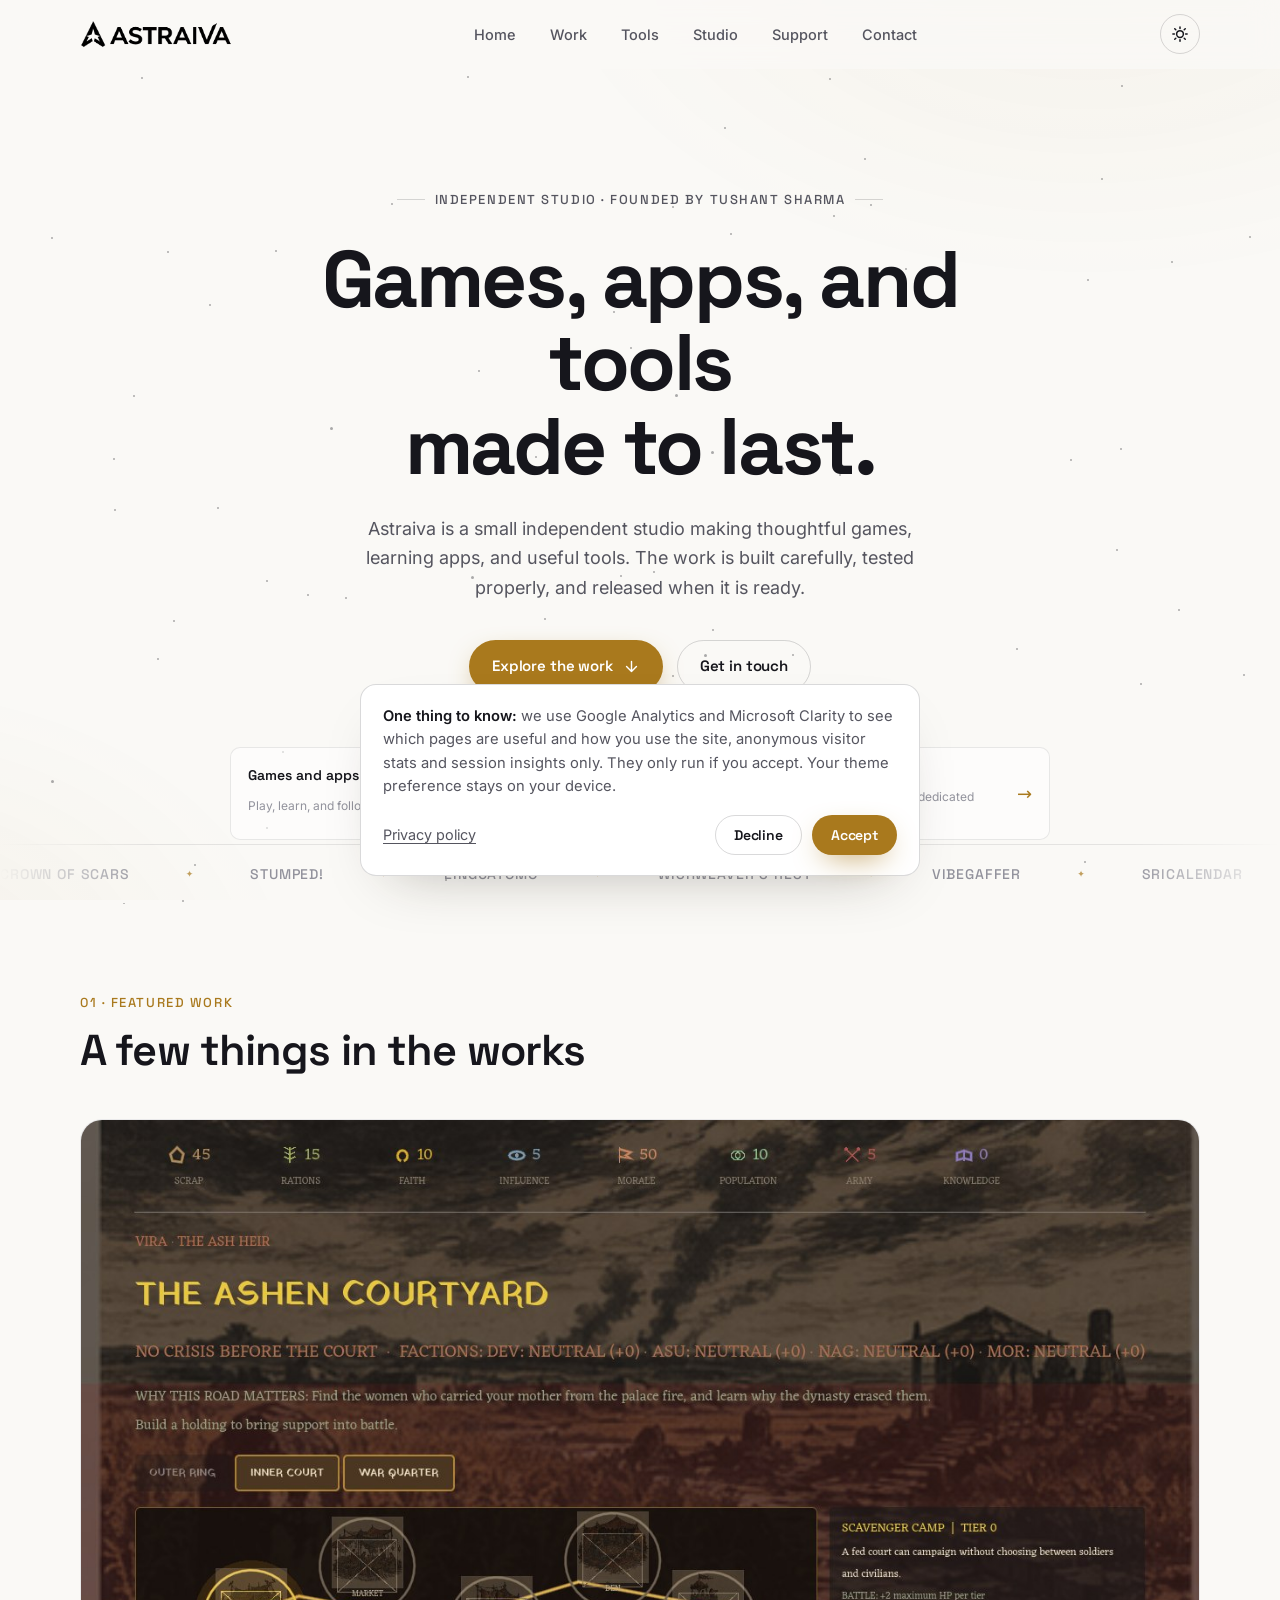
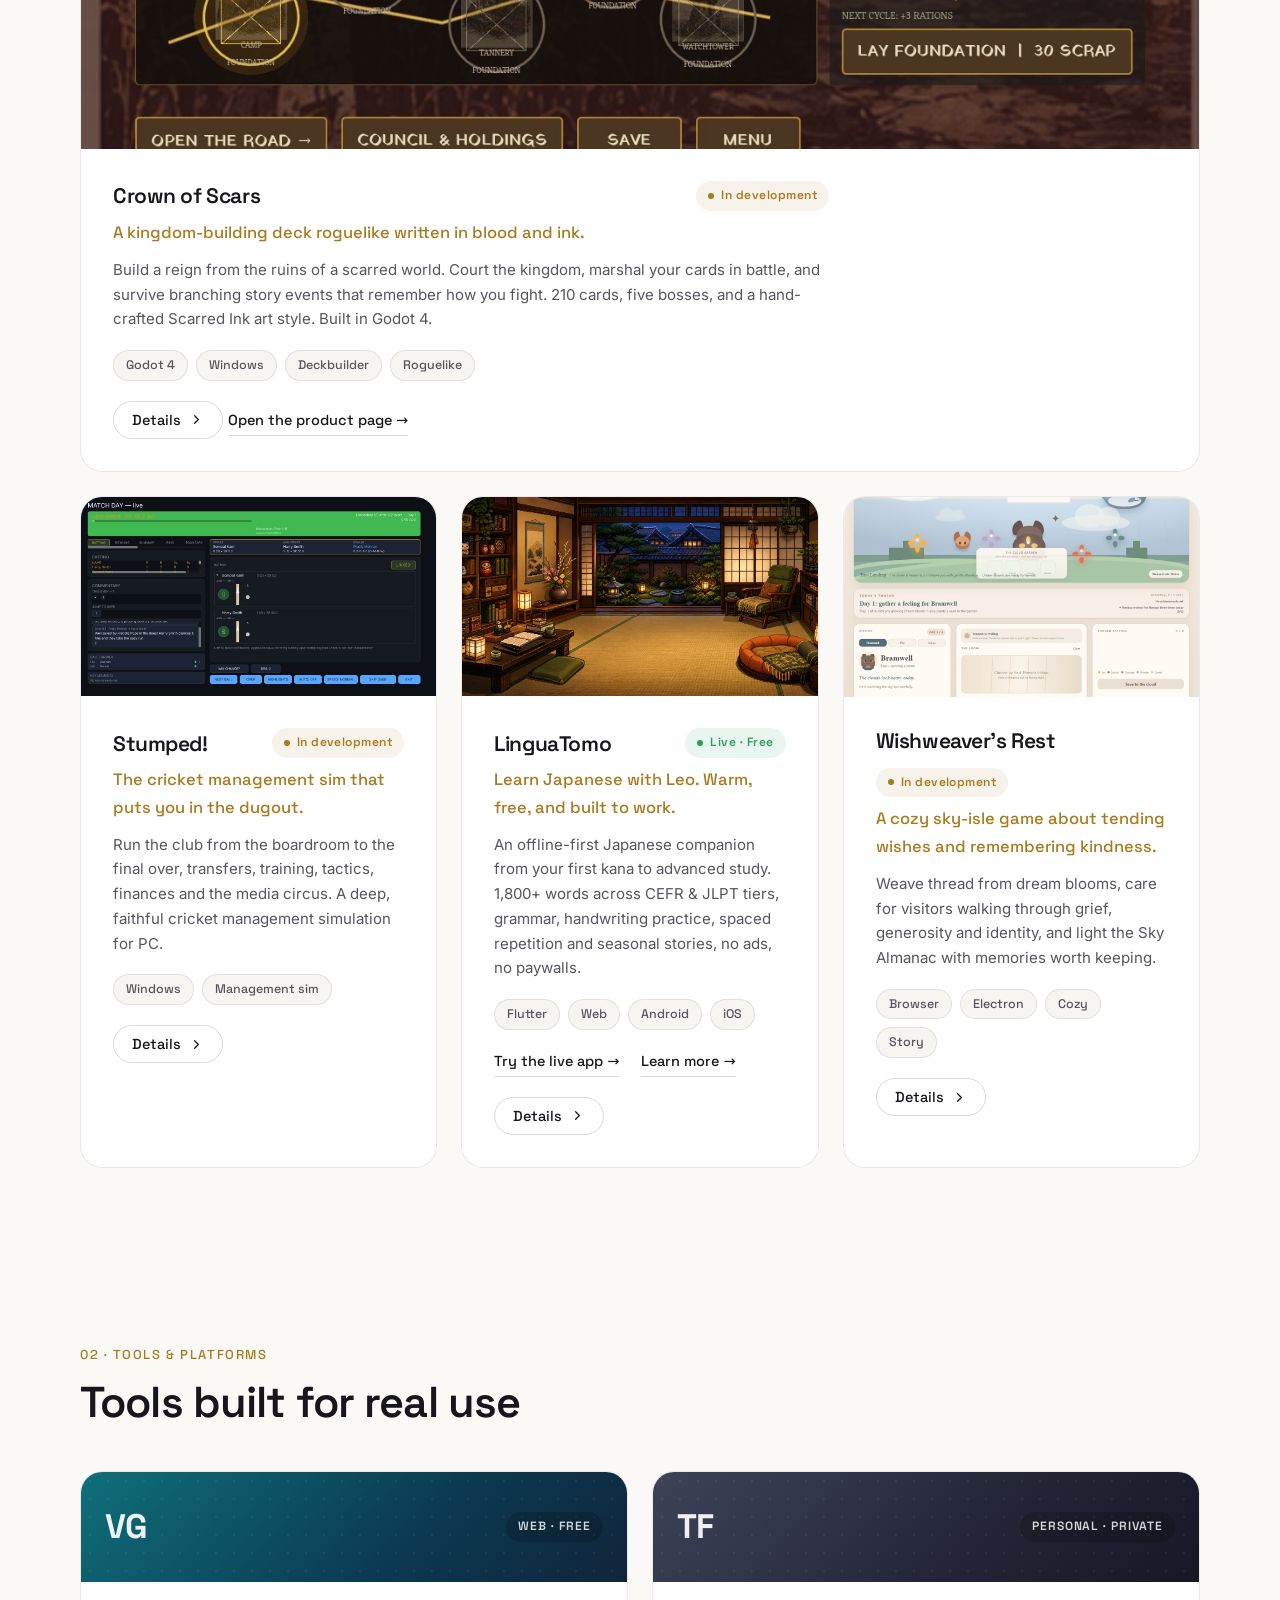
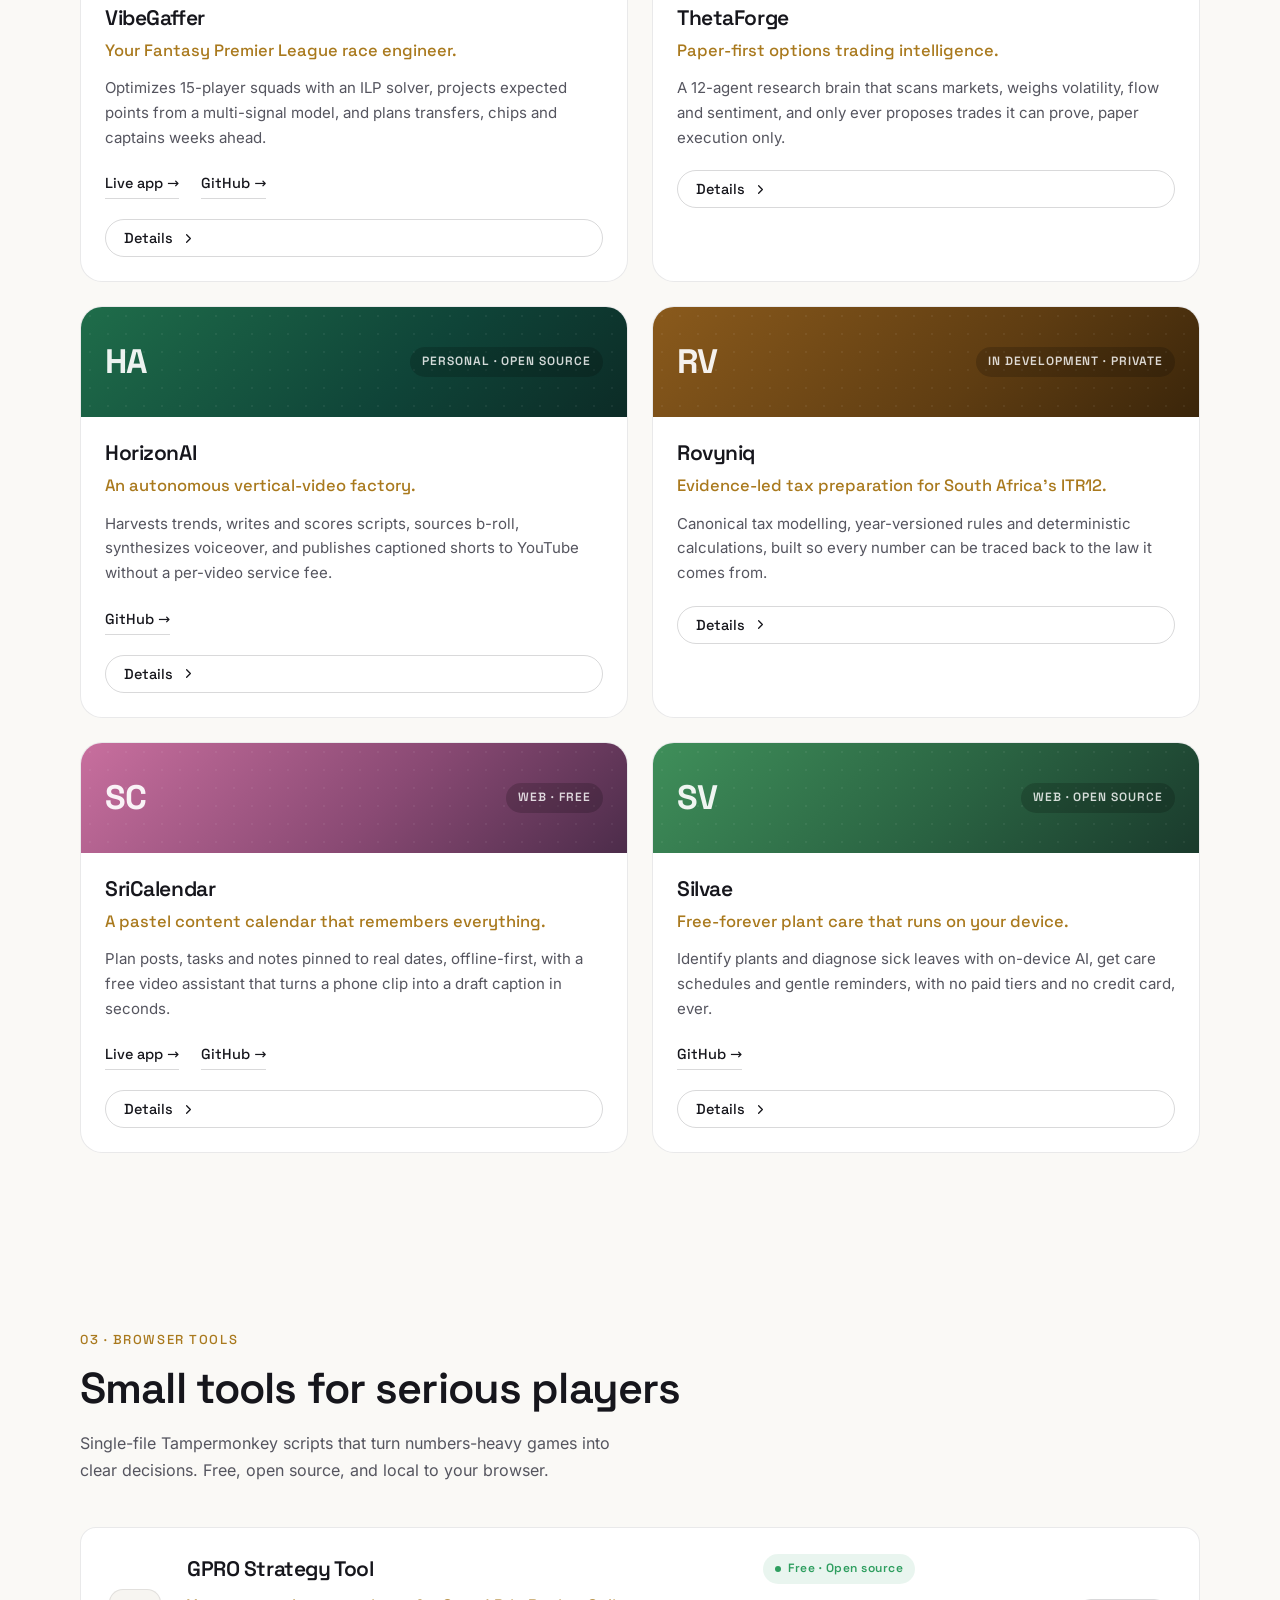
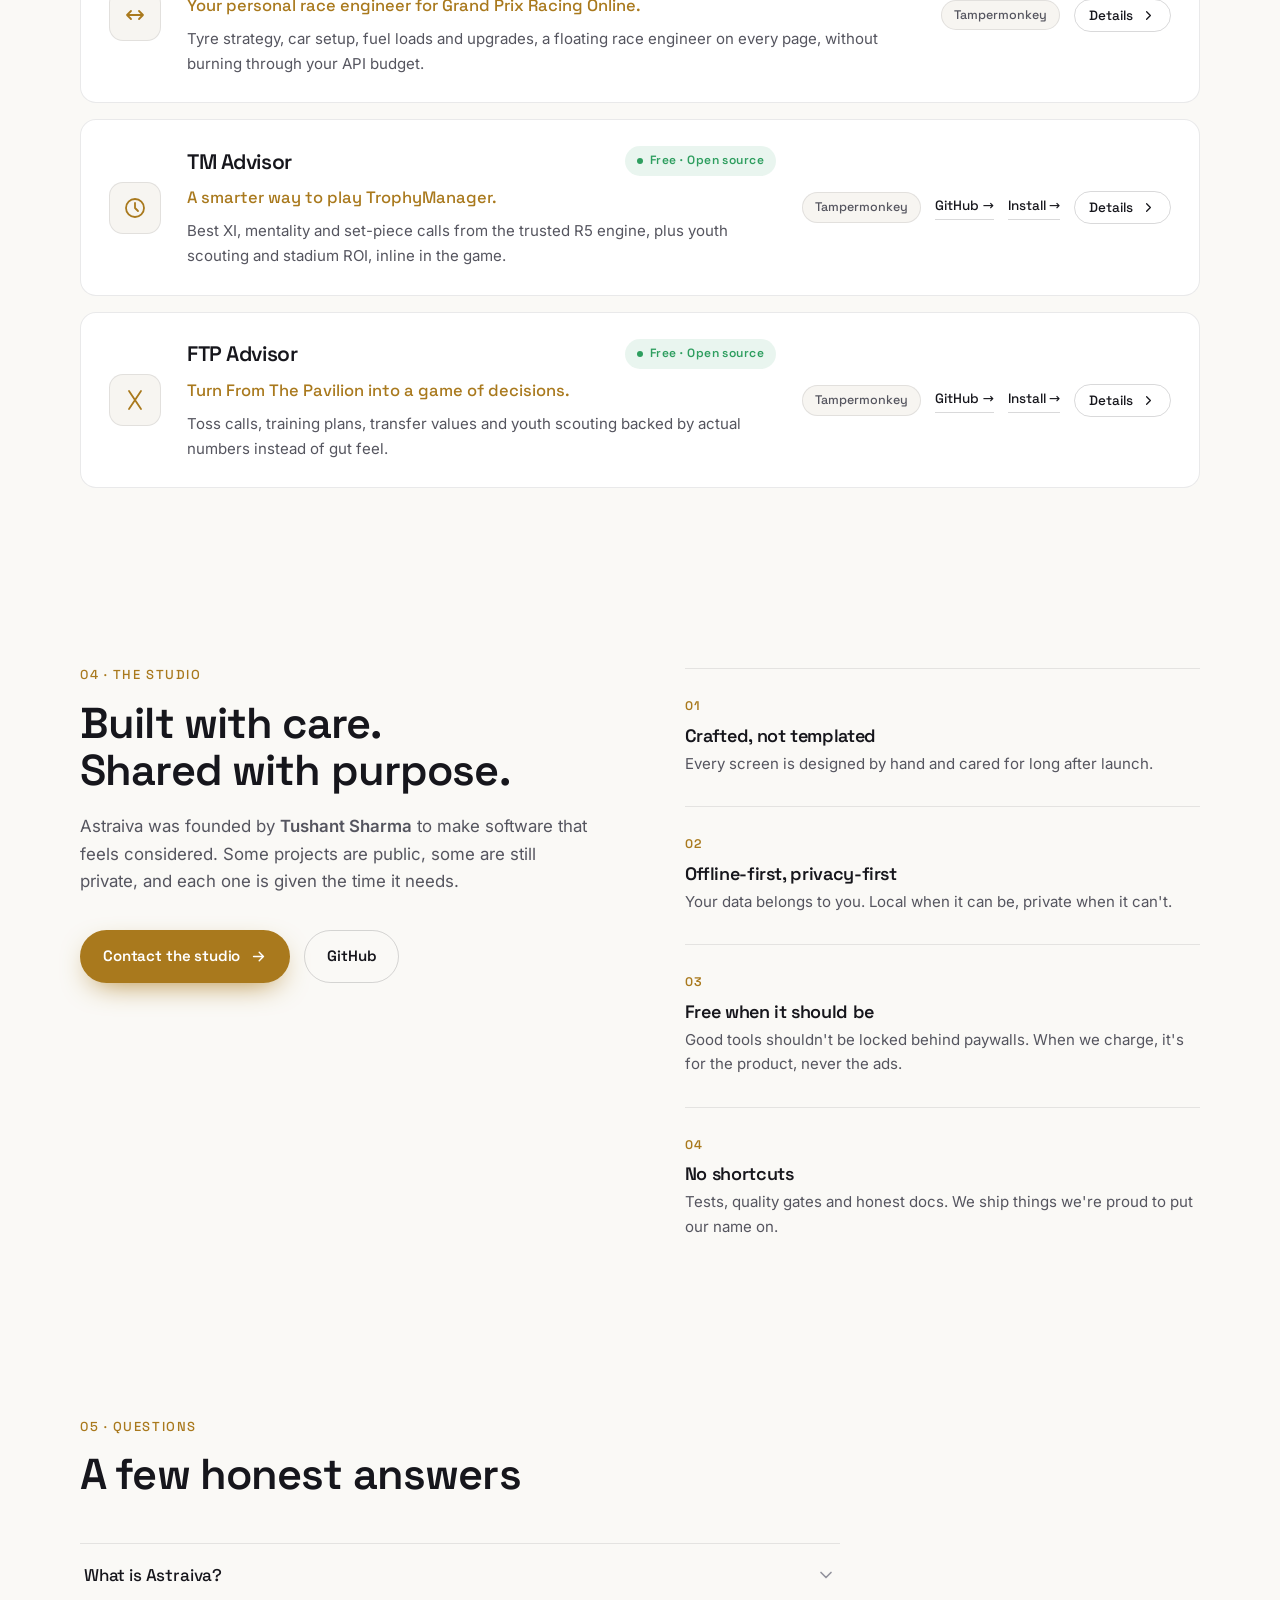
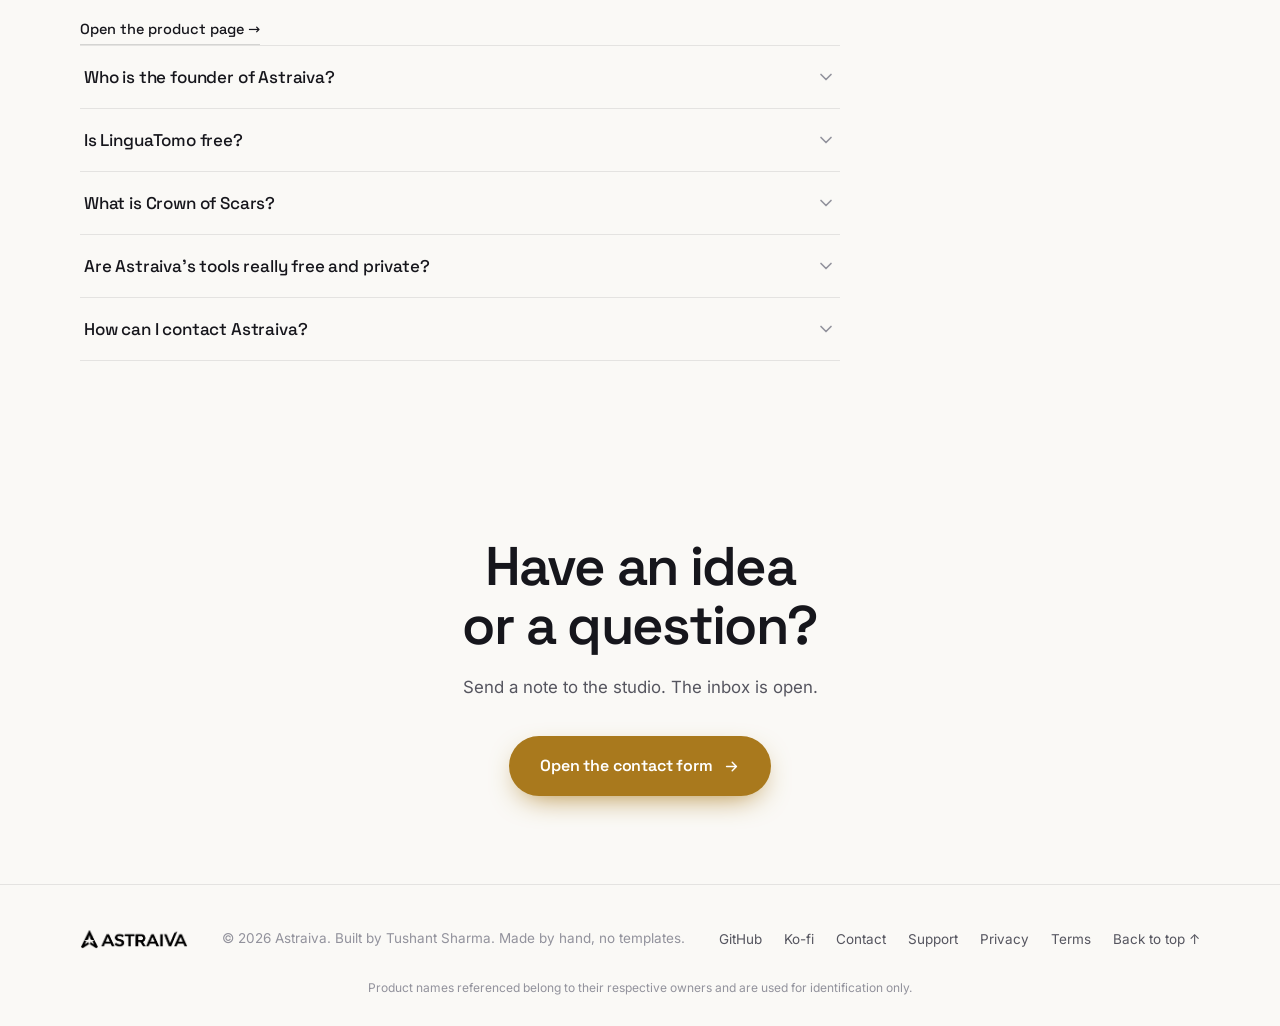
==== commit 070a5d33: "Add Wishweaver's Rest, SriCalendar and Silvae to the catalogue; rework contact form and refresh game" ====
--- a/index.html
+++ b/index.html
@@ -63,13 +63,16 @@
       { "@type": "ListItem", "position": 1, "item": { "@type": "SoftwareApplication", "name": "Crown of Scars", "applicationCategory": "GameApplication", "operatingSystem": "Windows", "url": "https://astraiva.app/apps/crown-of-scars.html", "description": "A kingdom-building deck roguelike with 210 cards, five bosses and branching story events. In development in Godot 4." } },
       { "@type": "ListItem", "position": 2, "item": { "@type": "SoftwareApplication", "name": "Stumped!", "applicationCategory": "GameApplication", "operatingSystem": "Windows, Android", "url": "https://astraiva.app/apps/stumped.html", "description": "A cricket management simulation covering transfers, training, tactics, finances and the media. In development." } },
       { "@type": "ListItem", "position": 3, "item": { "@type": "SoftwareApplication", "name": "LinguaTomo", "applicationCategory": "EducationalApplication", "operatingSystem": "Web, Android, iOS", "url": "https://astraiva.app/apps/linguatomo.html", "description": "A free, offline-first Japanese learning app with 1,800+ words across CEFR and JLPT tiers, grammar, handwriting and spaced repetition." } },
-      { "@type": "ListItem", "position": 4, "item": { "@type": "SoftwareApplication", "name": "VibeGaffer", "applicationCategory": "UtilitiesApplication", "operatingSystem": "Web", "url": "https://jadax.github.io/VibeGaffer/", "description": "A Fantasy Premier League squad optimizer using an ILP solver and multi-signal expected-points projection." } },
-      { "@type": "ListItem", "position": 5, "item": { "@type": "SoftwareApplication", "name": "ThetaForge", "applicationCategory": "FinanceApplication", "operatingSystem": "Any", "description": "A paper-first options trading intelligence system with a 12-agent research pipeline." } },
-      { "@type": "ListItem", "position": 6, "item": { "@type": "SoftwareApplication", "name": "HorizonAI", "applicationCategory": "UtilitiesApplication", "operatingSystem": "Any", "url": "https://github.com/Jadax/horizon-ai", "description": "An open-source autonomous vertical-video factory that writes, voices and publishes captioned shorts." } },
-      { "@type": "ListItem", "position": 7, "item": { "@type": "SoftwareApplication", "name": "Rovyniq", "applicationCategory": "FinanceApplication", "operatingSystem": "Any", "description": "Evidence-led tax preparation for South Africa's ITR12 with year-versioned, deterministic rules." } },
-      { "@type": "ListItem", "position": 8, "item": { "@type": "SoftwareApplication", "name": "GPRO Strategy Tool", "applicationCategory": "UtilitiesApplication", "operatingSystem": "Web", "description": "A free Tampermonkey race engineer for Grand Prix Racing Online: tyres, setup, fuel and upgrades." } },
-      { "@type": "ListItem", "position": 9, "item": { "@type": "SoftwareApplication", "name": "TM Advisor", "applicationCategory": "UtilitiesApplication", "operatingSystem": "Web", "url": "https://github.com/Jadax/tm-advisor", "description": "A free, open-source Tampermonkey assistant for TrophyManager with Best XI, mentality and set-piece calls." } },
-      { "@type": "ListItem", "position": 10, "item": { "@type": "SoftwareApplication", "name": "FTP Advisor", "applicationCategory": "UtilitiesApplication", "operatingSystem": "Web", "url": "https://github.com/Jadax/ftp-advisor", "description": "A free, open-source Tampermonkey assistant for From The Pavilion covering toss calls, training and transfers." } }
+      { "@type": "ListItem", "position": 4, "item": { "@type": "SoftwareApplication", "name": "Wishweaver's Rest", "applicationCategory": "GameApplication", "operatingSystem": "Web, Windows, macOS, Linux", "description": "A cozy sky-isle game about tending wishes, with three three-day visitor arcs about grief, generosity and identity. In development." } },
+      { "@type": "ListItem", "position": 5, "item": { "@type": "SoftwareApplication", "name": "VibeGaffer", "applicationCategory": "UtilitiesApplication", "operatingSystem": "Web", "url": "https://jadax.github.io/VibeGaffer/", "description": "A Fantasy Premier League squad optimizer using an ILP solver and multi-signal expected-points projection." } },
+      { "@type": "ListItem", "position": 6, "item": { "@type": "SoftwareApplication", "name": "ThetaForge", "applicationCategory": "FinanceApplication", "operatingSystem": "Any", "description": "A paper-first options trading intelligence system with a 12-agent research pipeline." } },
+      { "@type": "ListItem", "position": 7, "item": { "@type": "SoftwareApplication", "name": "HorizonAI", "applicationCategory": "UtilitiesApplication", "operatingSystem": "Any", "url": "https://github.com/Jadax/horizon-ai", "description": "An open-source autonomous vertical-video factory that writes, voices and publishes captioned shorts." } },
+      { "@type": "ListItem", "position": 8, "item": { "@type": "SoftwareApplication", "name": "Rovyniq", "applicationCategory": "FinanceApplication", "operatingSystem": "Any", "description": "Evidence-led tax preparation for South Africa's ITR12 with year-versioned, deterministic rules." } },
+      { "@type": "ListItem", "position": 9, "item": { "@type": "SoftwareApplication", "name": "SriCalendar", "applicationCategory": "UtilitiesApplication", "operatingSystem": "Web", "url": "https://sri-calendar.vercel.app/", "description": "A free, offline-first pastel content calendar with month and week views, stickers and a video assistant for draft captions." } },
+      { "@type": "ListItem", "position": 10, "item": { "@type": "SoftwareApplication", "name": "Silvae", "applicationCategory": "UtilitiesApplication", "operatingSystem": "Web, Android", "url": "https://github.com/Jadax/Silvae", "description": "A free, open-source plant care platform with on-device identification, disease diagnosis and care schedules." } },
+      { "@type": "ListItem", "position": 11, "item": { "@type": "SoftwareApplication", "name": "GPRO Strategy Tool", "applicationCategory": "UtilitiesApplication", "operatingSystem": "Web", "description": "A free Tampermonkey race engineer for Grand Prix Racing Online: tyres, setup, fuel and upgrades." } },
+      { "@type": "ListItem", "position": 12, "item": { "@type": "SoftwareApplication", "name": "TM Advisor", "applicationCategory": "UtilitiesApplication", "operatingSystem": "Web", "url": "https://github.com/Jadax/tm-advisor", "description": "A free, open-source Tampermonkey assistant for TrophyManager with Best XI, mentality and set-piece calls." } },
+      { "@type": "ListItem", "position": 13, "item": { "@type": "SoftwareApplication", "name": "FTP Advisor", "applicationCategory": "UtilitiesApplication", "operatingSystem": "Web", "url": "https://github.com/Jadax/ftp-advisor", "description": "A free, open-source Tampermonkey assistant for From The Pavilion covering toss calls, training and transfers." } }
     ]
   }
   </script>
@@ -83,7 +86,7 @@
       { "@type": "Question", "name": "Is LinguaTomo free?", "acceptedAnswer": { "@type": "Answer", "text": "Yes. LinguaTomo is completely free with no ads and no paywalls. It's an offline-first Japanese learning app covering 1,800+ words across CEFR and JLPT tiers, with grammar, handwriting practice and spaced repetition. You can try the live web version from the Astraiva website." } },
       { "@type": "Question", "name": "What is Crown of Scars?", "acceptedAnswer": { "@type": "Answer", "text": "Crown of Scars is Astraiva's flagship game, a kingdom-building deck roguelike with 210 cards, five bosses and branching story events that remember how you fight. It is currently in development in Godot 4 for Windows." } },
       { "@type": "Question", "name": "Are Astraiva's tools really free and private?", "acceptedAnswer": { "@type": "Answer", "text": "Yes. Tools like VibeGaffer, TM Advisor and FTP Advisor are free and open source, run locally on your device, and collect no data. Astraiva runs no servers that hold your personal data and sells no ads. The website itself uses Google Analytics and Microsoft Clarity for anonymous visitor statistics and session insights, only after you give consent." } },
-      { "@type": "Question", "name": "How can I contact Astraiva?", "acceptedAnswer": { "@type": "Answer", "text": "Email astraiva.apps@gmail.com, you'll reach the founder directly." } }
+      { "@type": "Question", "name": "How can I contact Astraiva?", "acceptedAnswer": { "@type": "Answer", "text": "Use the contact form on the Astraiva website and your note reaches the founder directly." } }
     ]
   }
   </script>
@@ -262,6 +265,33 @@
               </button>
             </div>
           </article>
+
+          <article class="featured-card" data-reveal>
+            <button class="featured-media" type="button" data-product="wishweaver" aria-haspopup="dialog" aria-label="Wishweaver's Rest, view details">
+              <img src="assets/img/wishweaver-main.jpg" alt="Wishweaver's Rest, a cozy sky-isle game about tending wishes" width="1280" height="720" loading="lazy">
+              <span class="qm-hint"><span>Quick view</span></span>
+            </button>
+            <div class="featured-body">
+              <div class="card-topline">
+                <h3 class="card-title">Wishweaver's Rest</h3>
+                <span class="badge badge-dev">In development</span>
+              </div>
+              <p class="card-tag">A cozy sky-isle game about tending wishes and remembering kindness.</p>
+              <p class="card-desc">
+                Weave thread from dream blooms, care for visitors walking through grief, generosity
+                and identity, and light the Sky Almanac with memories worth keeping.
+              </p>
+              <div class="chips">
+                <span class="chip">Browser</span>
+                <span class="chip">Electron</span>
+                <span class="chip">Cozy</span>
+                <span class="chip">Story</span>
+              </div>
+              <button class="quick-view" type="button" data-product="wishweaver" aria-haspopup="dialog">Details
+                <svg viewBox="0 0 24 24" fill="none" stroke="currentColor" stroke-width="2" stroke-linecap="round" stroke-linejoin="round" aria-hidden="true"><path d="M9 6l6 6-6 6"/></svg>
+              </button>
+            </div>
+          </article>
         </div>
       </div>
     </section>
@@ -349,6 +379,49 @@
                 every number can be traced back to the law it comes from.
               </p>
               <button class="quick-view" type="button" data-product="rovyniq" aria-haspopup="dialog">Details
+                <svg viewBox="0 0 24 24" fill="none" stroke="currentColor" stroke-width="2" stroke-linecap="round" stroke-linejoin="round" aria-hidden="true"><path d="M9 6l6 6-6 6"/></svg>
+              </button>
+            </div>
+          </article>
+
+          <article class="tool-card" data-reveal>
+            <div class="tool-tile tile-sricalendar" aria-hidden="true">
+              <span class="tool-mono">SC</span>
+              <span class="tool-tile-label">Web · Free</span>
+            </div>
+            <div class="tool-body">
+              <h3 class="card-title">SriCalendar</h3>
+              <p class="card-tag">A pastel content calendar that remembers everything.</p>
+              <p class="card-desc">
+                Plan posts, tasks and notes pinned to real dates, offline-first, with a free video
+                assistant that turns a phone clip into a draft caption in seconds.
+              </p>
+              <div class="card-links">
+                <a href="https://sri-calendar.vercel.app/" target="_blank" rel="noopener">Live app <span aria-hidden="true">→ </span></a>
+                <a href="https://github.com/Jadax/SriCalendar" target="_blank" rel="noopener">GitHub <span aria-hidden="true">→ </span></a>
+              </div>
+              <button class="quick-view" type="button" data-product="sricalendar" aria-haspopup="dialog">Details
+                <svg viewBox="0 0 24 24" fill="none" stroke="currentColor" stroke-width="2" stroke-linecap="round" stroke-linejoin="round" aria-hidden="true"><path d="M9 6l6 6-6 6"/></svg>
+              </button>
+            </div>
+          </article>
+
+          <article class="tool-card" data-reveal>
+            <div class="tool-tile tile-silvae" aria-hidden="true">
+              <span class="tool-mono">SV</span>
+              <span class="tool-tile-label">Web · Open source</span>
+            </div>
+            <div class="tool-body">
+              <h3 class="card-title">Silvae</h3>
+              <p class="card-tag">Free-forever plant care that runs on your device.</p>
+              <p class="card-desc">
+                Identify plants and diagnose sick leaves with on-device AI, get care schedules and
+                gentle reminders, with no paid tiers and no credit card, ever.
+              </p>
+              <div class="card-links">
+                <a href="https://github.com/Jadax/Silvae" target="_blank" rel="noopener">GitHub <span aria-hidden="true">→ </span></a>
+              </div>
+              <button class="quick-view" type="button" data-product="silvae" aria-haspopup="dialog">Details
                 <svg viewBox="0 0 24 24" fill="none" stroke="currentColor" stroke-width="2" stroke-linecap="round" stroke-linejoin="round" aria-hidden="true"><path d="M9 6l6 6-6 6"/></svg>
               </button>
             </div>
@@ -525,7 +598,7 @@
               <span>How can I contact Astraiva?</span>
               <svg class="faq-icon" viewBox="0 0 24 24" fill="none" stroke="currentColor" stroke-width="2" stroke-linecap="round" stroke-linejoin="round" aria-hidden="true"><path d="M6 9l6 6 6-6"/></svg>
             </button>
-            <div class="faq-a"><p>Email <a class="text-link" href="mailto:astraiva.apps@gmail.com">astraiva.apps@gmail.com</a>, you'll reach the founder directly.</p></div>
+            <div class="faq-a"><p>Send a note via the <a class="text-link" href="contact.html">contact form</a>, it reaches the founder directly.</p></div>
           </div>
         </div>
       </div>
@@ -662,6 +735,28 @@
         { "label": "Privacy policy", "href": "privacy/linguatomo.html" }
       ]
     },
+    "wishweaver": {
+      "kicker": "Game · Browser / Desktop",
+      "name": "Wishweaver's Rest",
+      "status": "dev",
+      "statusLabel": "In development",
+      "tagline": "A cozy sky-isle game about tending wishes and remembering kindness.",
+      "long": "Three visitors arrive on your floating sky-isle, each walking through something human: grief, generosity and identity. Weave thread from dream blooms, cloud-catch across the sky, and light the Sky Almanac with the memories you help them keep. Built for browser and desktop, with a warm soundtrack and a finale that celebrates every quiet choice.",
+      "features": [
+        "Three complete three-day visitor arcs about grief, generosity and identity",
+        "Tactile thread-weaving with a one-second tension pull",
+        "Four dream blooms, eight-slot satchel and a Cloud Catch rhythm activity",
+        "Sky Almanac, Memory Fragments and the daily wish from Nimbus",
+        "Plays in the browser; desktop builds for Windows, macOS and Linux"
+      ],
+      "chips": ["Browser", "Electron", "Cozy", "Story"],
+      "media": [
+        { "src": "wishweaver-main.jpg", "alt": "Wishweaver's Rest, a cozy sky-isle game about tending wishes" },
+        { "src": "wishweaver-loom.jpg", "alt": "Wishweaver's Rest, weaving thread on the sky-isle loom" },
+        { "src": "wishweaver-cloud.jpg", "alt": "Wishweaver's Rest, Cloud Catch over the sky-isle" }
+      ],
+      "links": []
+    },
     "vibegaffer": {
       "kicker": "Tool · Web",
       "name": "VibeGaffer",
@@ -734,6 +829,53 @@
       "chips": ["Private", "Tax", "South Africa"],
       "media": [],
       "links": []
+    },
+    "sricalendar": {
+      "kicker": "Tool · Web",
+      "name": "SriCalendar",
+      "status": "live",
+      "statusLabel": "Web · Free",
+      "tagline": "A pastel content calendar that remembers everything.",
+      "long": "Plan posts, tasks and notes pinned to real dates, offline-first, with month and week views, stickers and a free video assistant that turns a phone clip into a draft caption. Your content plan is saved instantly and syncs to the cloud whenever you're online.",
+      "features": [
+        "Month and week views with dates that stay put, forever",
+        "Tasks, notes, stickers and platform posts per day",
+        "Offline-first with cloud sync, no data loss, no lock-in",
+        "Video assistant drafts titles, captions, hooks and hashtags from a clip",
+        "Free: no paywall, no ads, no credit card"
+      ],
+      "chips": ["Web", "Free", "Offline-first"],
+      "media": [
+        { "src": "sri-calendar.jpg", "alt": "SriCalendar, the pastel month view for planning posts" },
+        { "src": "sri-studio.jpg", "alt": "SriCalendar, the video assistant drafting a caption" }
+      ],
+      "links": [
+        { "label": "Live app", "href": "https://sri-calendar.vercel.app/" },
+        { "label": "GitHub", "href": "https://github.com/Jadax/SriCalendar" }
+      ]
+    },
+    "silvae": {
+      "kicker": "Tool · Open source",
+      "name": "Silvae",
+      "status": "dev",
+      "statusLabel": "Open source",
+      "tagline": "Free-forever plant care that runs on your device.",
+      "long": "Identify plants and diagnose sick leaves with on-device AI, get care schedules, weather-aware watering and placement tips, and chat with a plant-care companion. Web app and native Android, free forever with no paid tiers and no credit card, ever.",
+      "features": [
+        "On-device plant identification and disease diagnosis",
+        "Care schedules, weather-aware watering and placement tips",
+        "Optional on-device plant chat for everyday questions",
+        "Web PWA and native Android app",
+        "Free forever: no ads, no paid tiers, no account required to try it"
+      ],
+      "chips": ["Web", "Android", "Open source"],
+      "media": [
+        { "src": "silvae-discover.jpg", "alt": "Silvae, discovering and identifying a plant" },
+        { "src": "silvae-doctor.jpg", "alt": "Silvae, diagnosing a plant's leaves on-device" }
+      ],
+      "links": [
+        { "label": "GitHub", "href": "https://github.com/Jadax/Silvae" }
+      ]
     },
     "gpro": {
       "kicker": "Browser script · Tampermonkey",
--- a/css/style.css
+++ b/css/style.css
@@ -770,7 +770,7 @@
 
 .featured-grid {
   display: grid;
-  grid-template-columns: repeat(2, 1fr);
+  grid-template-columns: repeat(3, 1fr);
   gap: 24px;
   margin-top: 24px;
 }
@@ -924,6 +924,14 @@
 
 .tile-rovyniq {
   background: linear-gradient(135deg, #8a5a1c, #5f3d12 60%, #3a250a);
+}
+
+.tile-sricalendar {
+  background: linear-gradient(135deg, #c86f9e, #8a4a74 55%, #4c2c4a);
+}
+
+.tile-silvae {
+  background: linear-gradient(135deg, #3f8f5a, #2a6342 55%, #1a3a2c);
 }
 
 .tool-body {
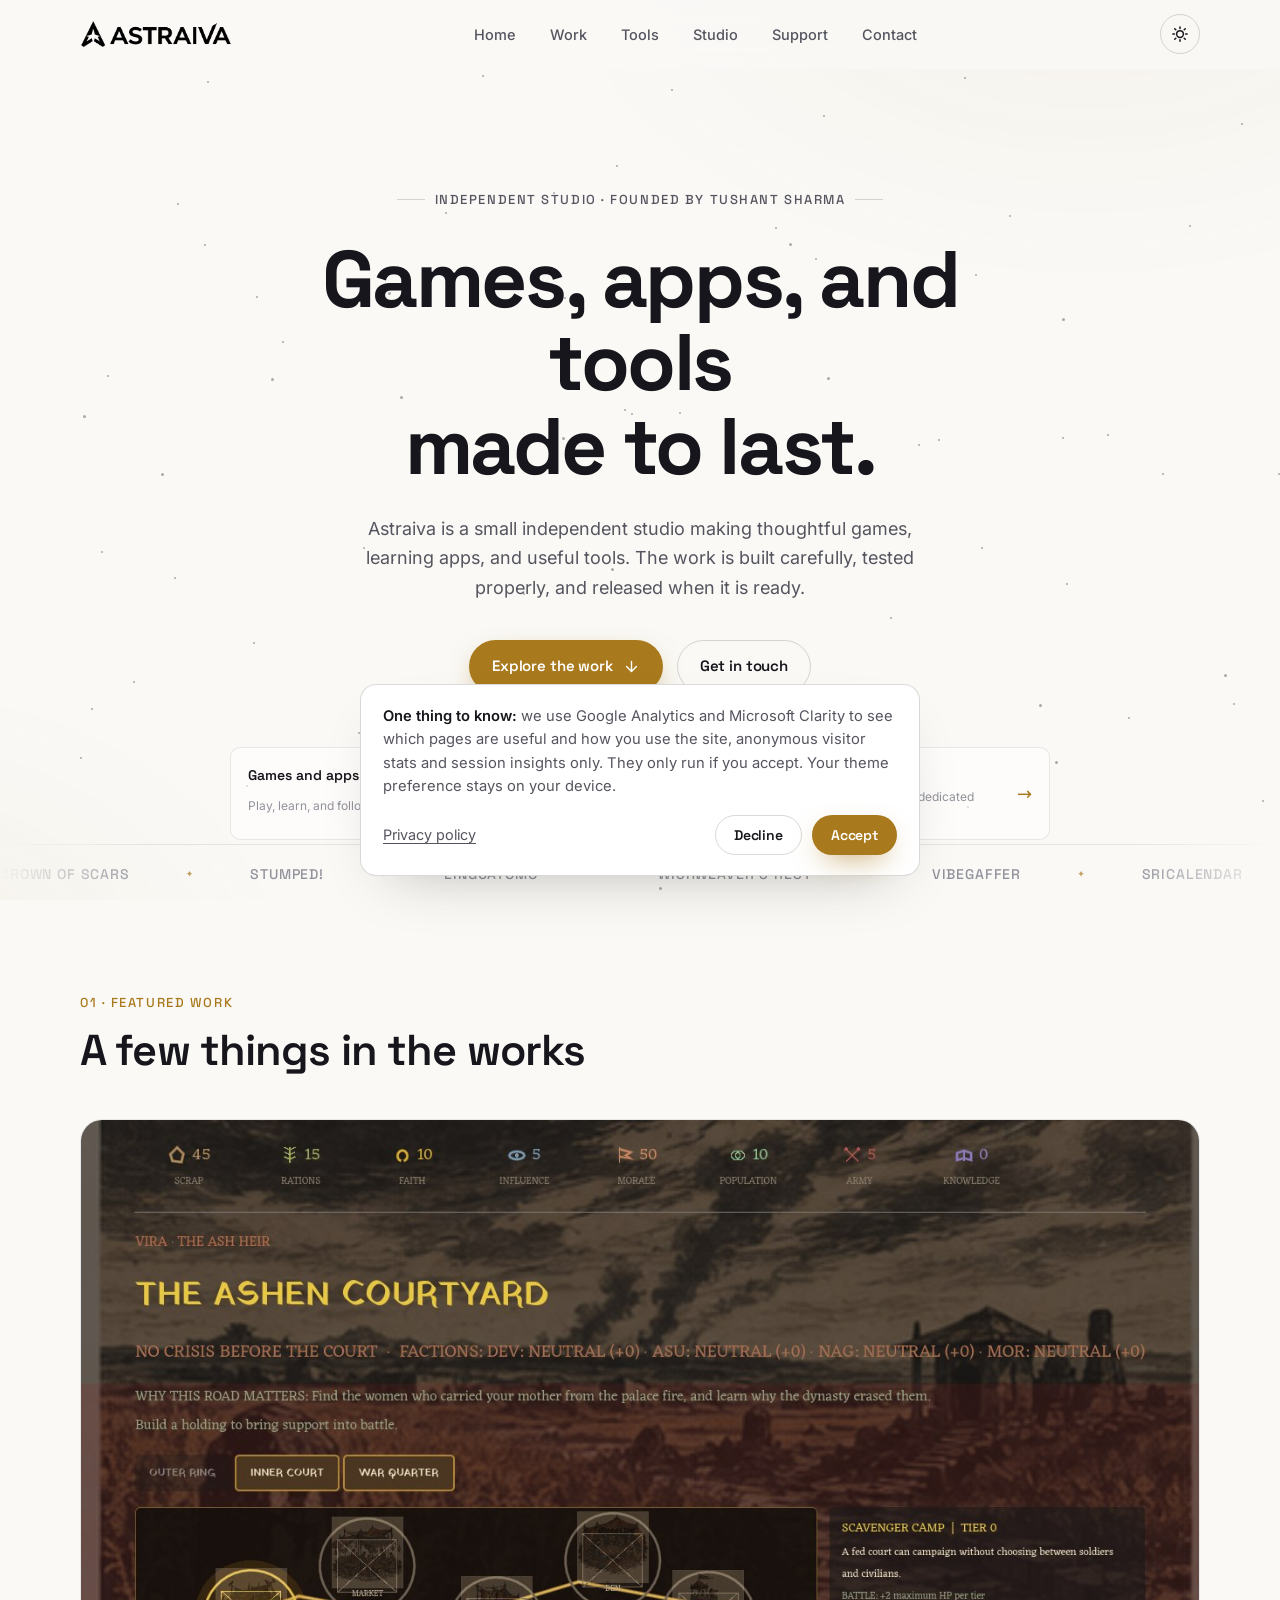
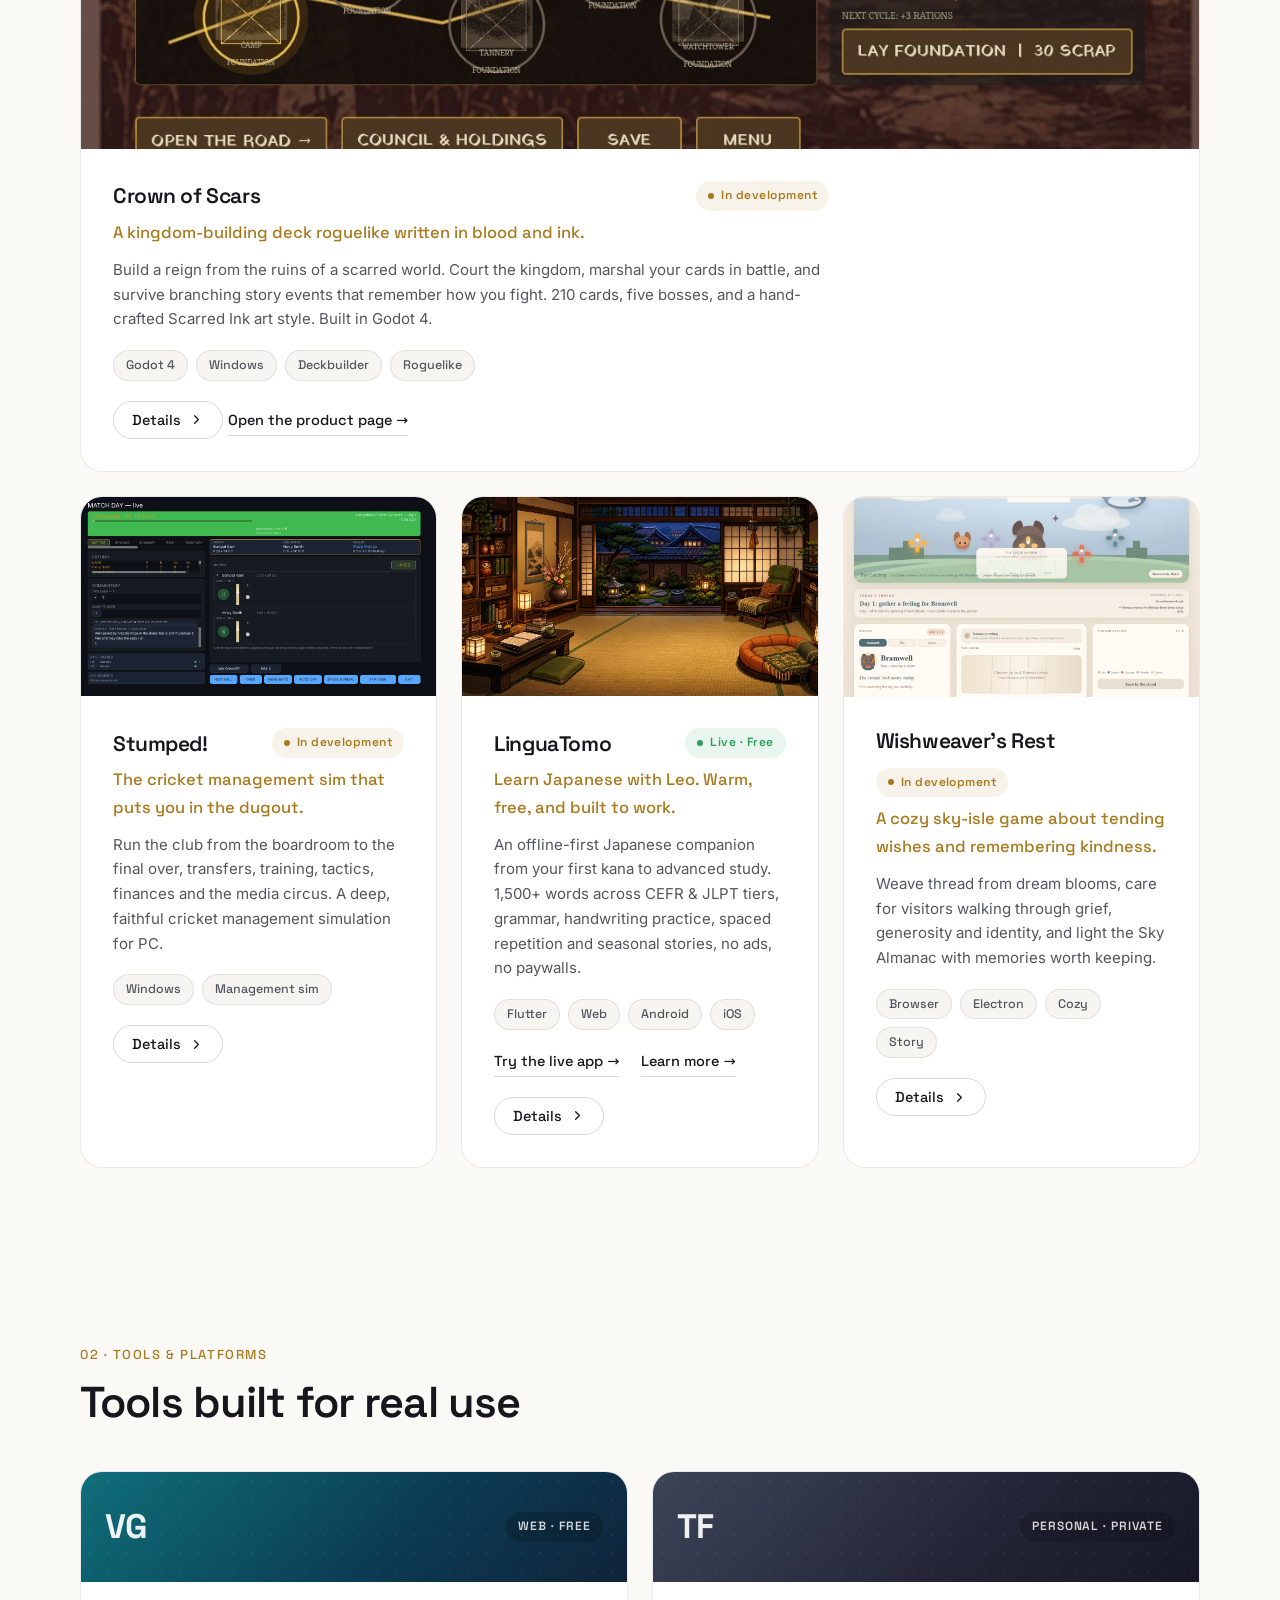
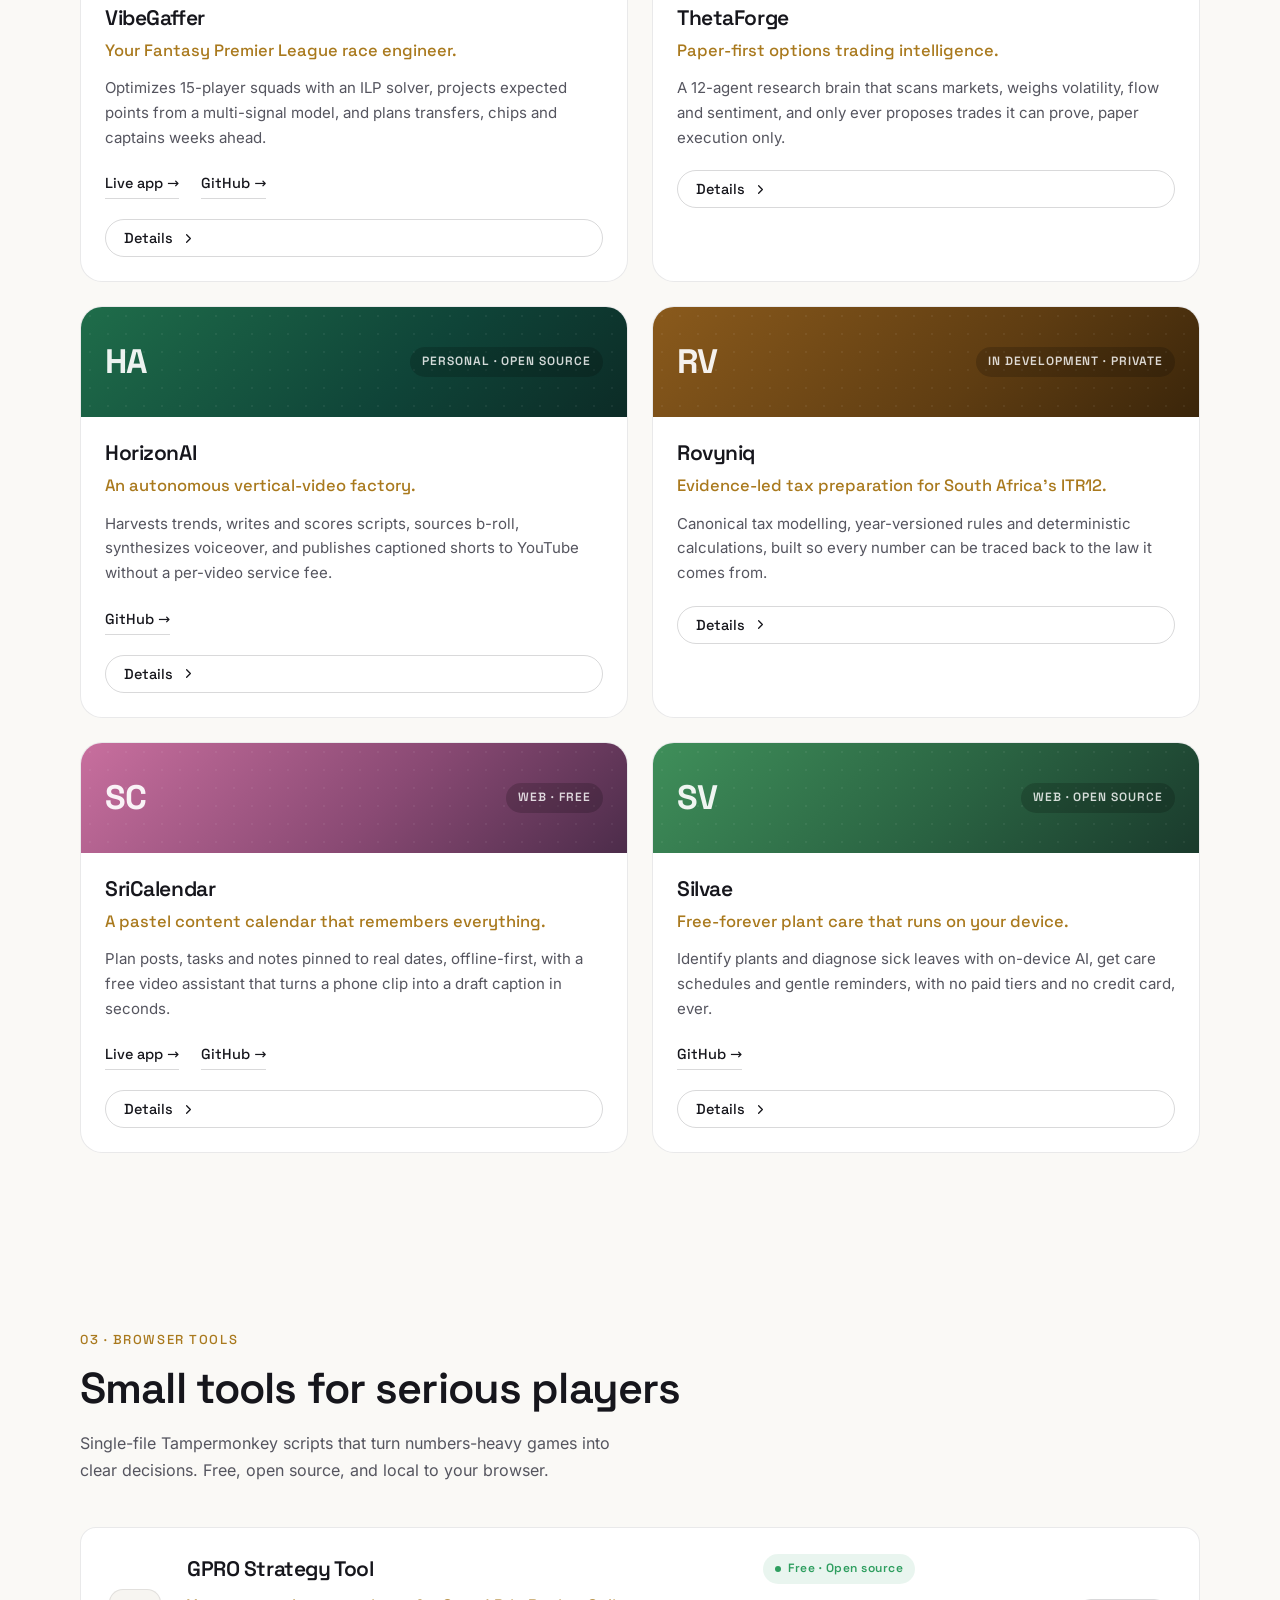
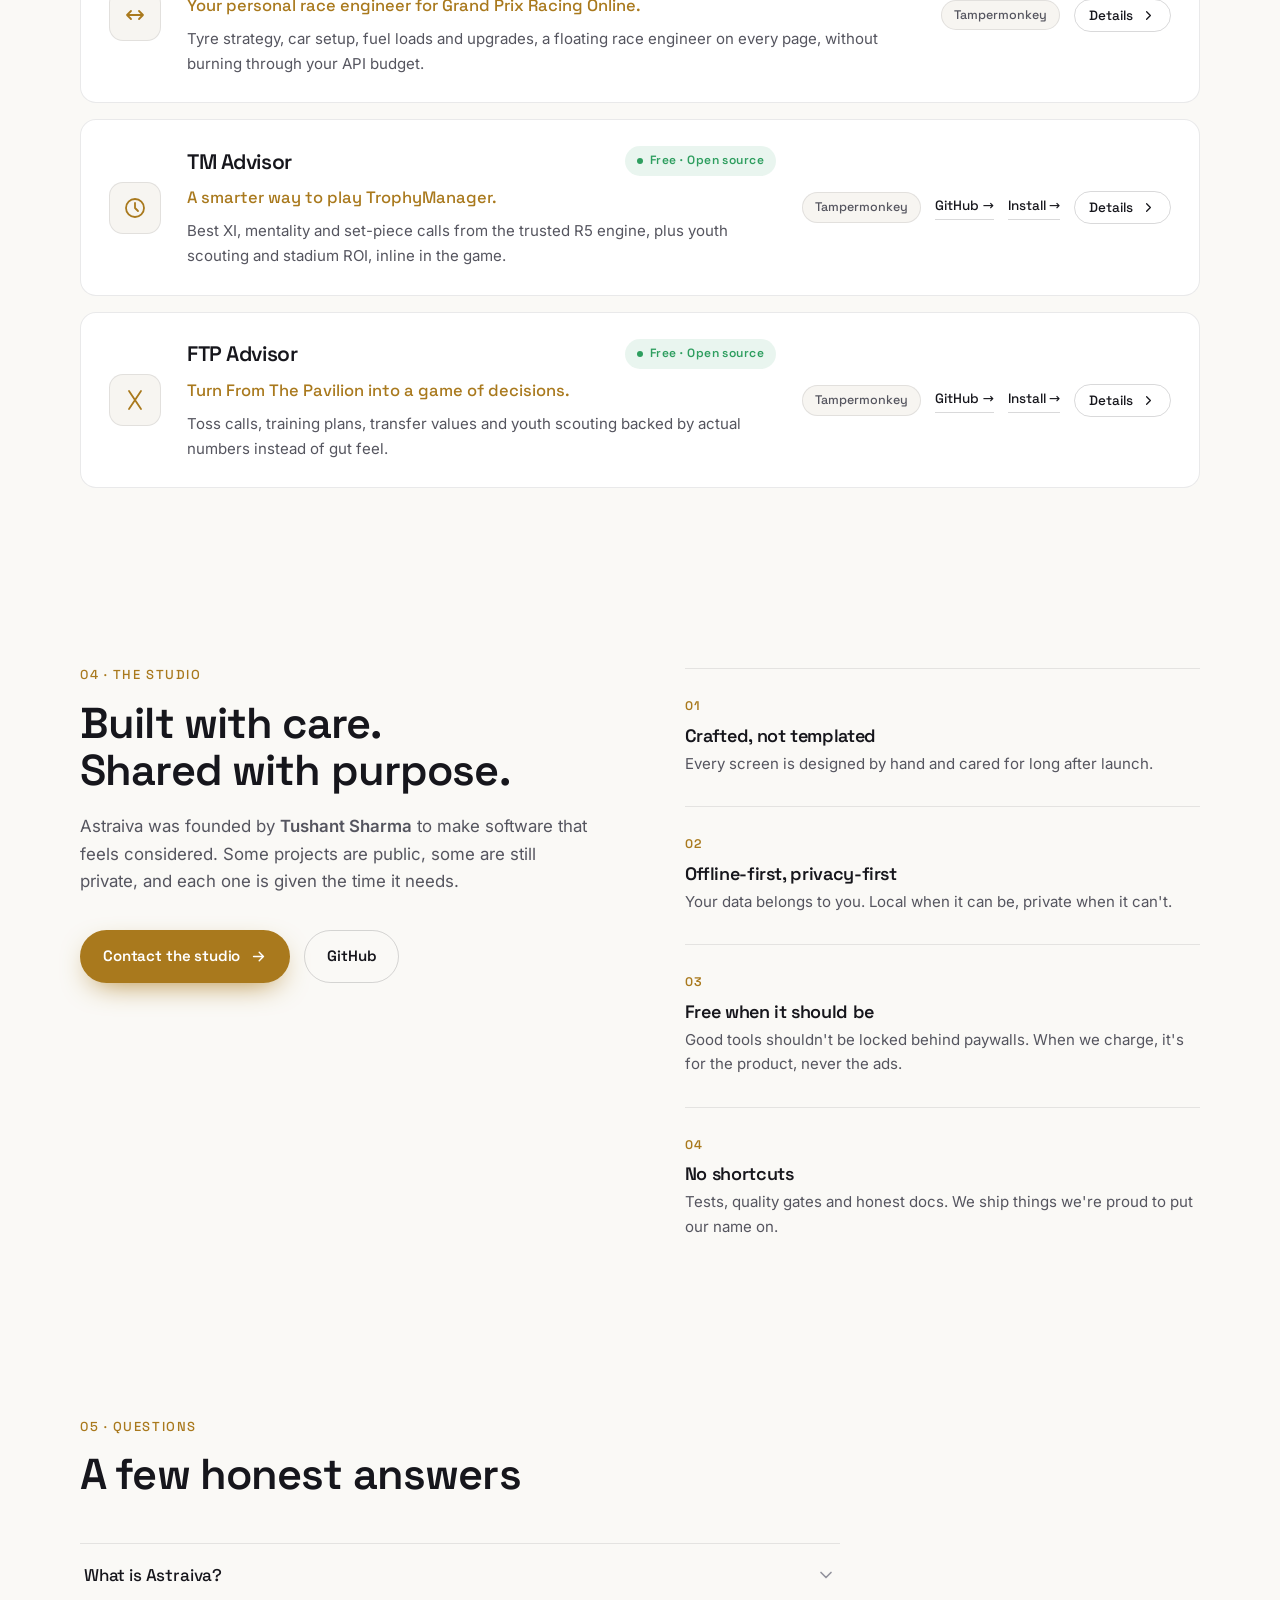
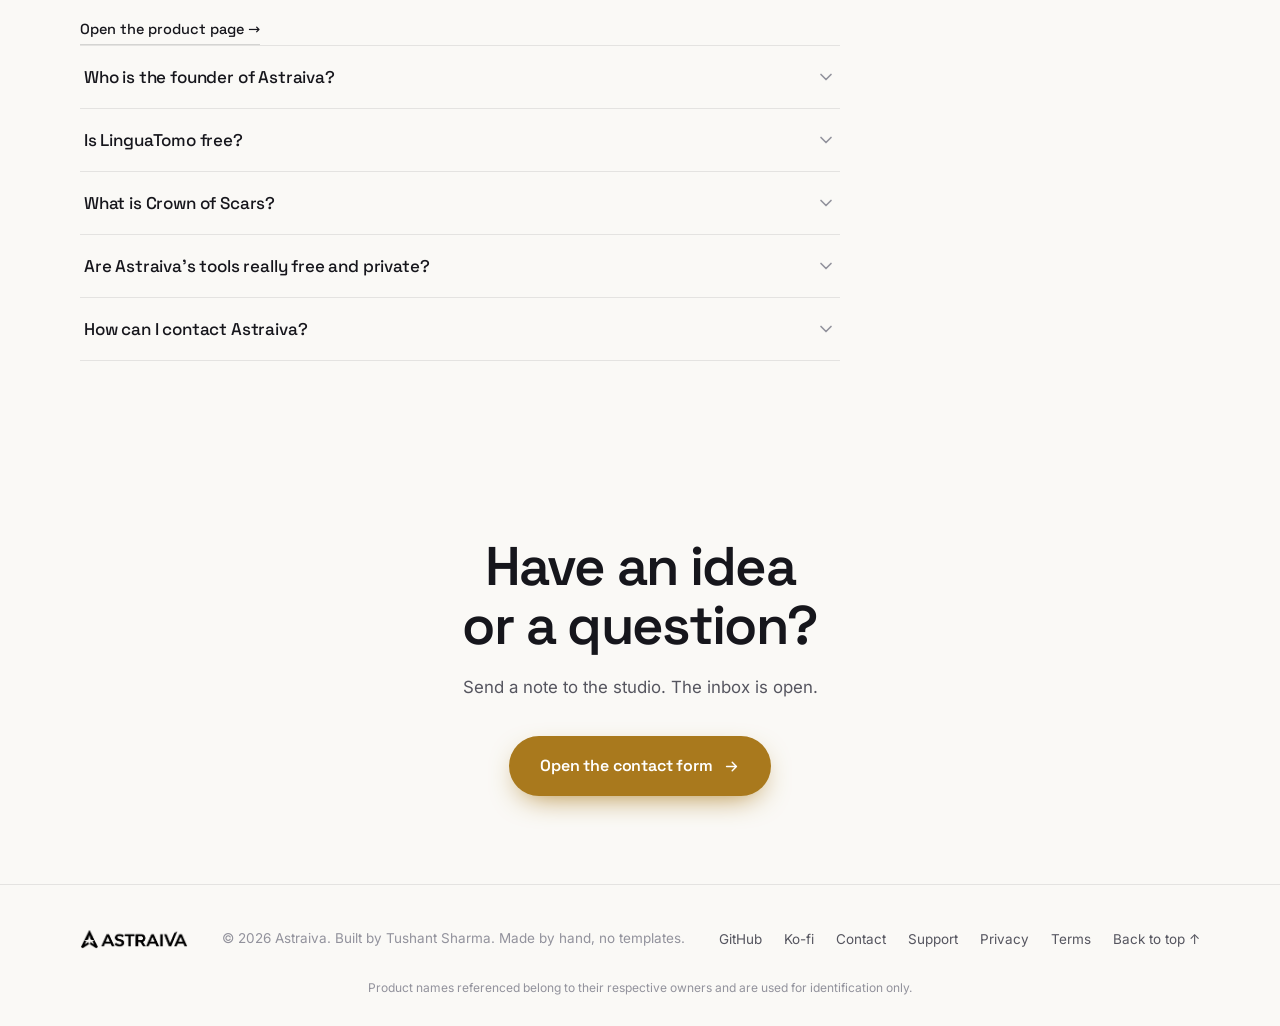
==== commit 89ad0f74: "Fix LinguaTomo claims: accurate word count, honest platform status The site claimed "1,800+ words" i" ====
--- a/index.html
+++ b/index.html
@@ -62,7 +62,7 @@
     "itemListElement": [
       { "@type": "ListItem", "position": 1, "item": { "@type": "SoftwareApplication", "name": "Crown of Scars", "applicationCategory": "GameApplication", "operatingSystem": "Windows", "url": "https://astraiva.app/apps/crown-of-scars.html", "description": "A kingdom-building deck roguelike with 210 cards, five bosses and branching story events. In development in Godot 4." } },
       { "@type": "ListItem", "position": 2, "item": { "@type": "SoftwareApplication", "name": "Stumped!", "applicationCategory": "GameApplication", "operatingSystem": "Windows, Android", "url": "https://astraiva.app/apps/stumped.html", "description": "A cricket management simulation covering transfers, training, tactics, finances and the media. In development." } },
-      { "@type": "ListItem", "position": 3, "item": { "@type": "SoftwareApplication", "name": "LinguaTomo", "applicationCategory": "EducationalApplication", "operatingSystem": "Web, Android, iOS", "url": "https://astraiva.app/apps/linguatomo.html", "description": "A free, offline-first Japanese learning app with 1,800+ words across CEFR and JLPT tiers, grammar, handwriting and spaced repetition." } },
+      { "@type": "ListItem", "position": 3, "item": { "@type": "SoftwareApplication", "name": "LinguaTomo", "applicationCategory": "EducationalApplication", "operatingSystem": "Web", "url": "https://astraiva.app/apps/linguatomo.html", "description": "A free, offline-first Japanese learning app with 1,500+ words across CEFR and JLPT tiers, grammar, handwriting and spaced repetition." } },
       { "@type": "ListItem", "position": 4, "item": { "@type": "SoftwareApplication", "name": "Wishweaver's Rest", "applicationCategory": "GameApplication", "operatingSystem": "Web, Windows, macOS, Linux", "description": "A cozy sky-isle game about tending wishes, with three three-day visitor arcs about grief, generosity and identity. In development." } },
       { "@type": "ListItem", "position": 5, "item": { "@type": "SoftwareApplication", "name": "VibeGaffer", "applicationCategory": "UtilitiesApplication", "operatingSystem": "Web", "url": "https://jadax.github.io/VibeGaffer/", "description": "A Fantasy Premier League squad optimizer using an ILP solver and multi-signal expected-points projection." } },
       { "@type": "ListItem", "position": 6, "item": { "@type": "SoftwareApplication", "name": "ThetaForge", "applicationCategory": "FinanceApplication", "operatingSystem": "Any", "description": "A paper-first options trading intelligence system with a 12-agent research pipeline." } },
@@ -83,7 +83,7 @@
     "mainEntity": [
       { "@type": "Question", "name": "What is Astraiva?", "acceptedAnswer": { "@type": "Answer", "text": "Astraiva is an independent studio founded by Tushant Sharma that designs, builds and ships games, learning apps and practical tools, including Crown of Scars, Stumped!, LinguaTomo, VibeGaffer and more. Everything is built by hand, offline-first and privacy-first." } },
       { "@type": "Question", "name": "Who is the founder of Astraiva?", "acceptedAnswer": { "@type": "Answer", "text": "Astraiva was founded by Tushant Sharma, an independent developer and designer. He builds every product in the catalogue, from games in Godot 4 to Flutter apps like LinguaTomo to single-file browser tools." } },
-      { "@type": "Question", "name": "Is LinguaTomo free?", "acceptedAnswer": { "@type": "Answer", "text": "Yes. LinguaTomo is completely free with no ads and no paywalls. It's an offline-first Japanese learning app covering 1,800+ words across CEFR and JLPT tiers, with grammar, handwriting practice and spaced repetition. You can try the live web version from the Astraiva website." } },
+      { "@type": "Question", "name": "Is LinguaTomo free?", "acceptedAnswer": { "@type": "Answer", "text": "Yes. LinguaTomo is completely free with no ads and no paywalls. It's an offline-first Japanese learning app covering 1,500+ words across CEFR and JLPT tiers, with grammar, handwriting practice and spaced repetition. You can try the live web version from the Astraiva website." } },
       { "@type": "Question", "name": "What is Crown of Scars?", "acceptedAnswer": { "@type": "Answer", "text": "Crown of Scars is Astraiva's flagship game, a kingdom-building deck roguelike with 210 cards, five bosses and branching story events that remember how you fight. It is currently in development in Godot 4 for Windows." } },
       { "@type": "Question", "name": "Are Astraiva's tools really free and private?", "acceptedAnswer": { "@type": "Answer", "text": "Yes. Tools like VibeGaffer, TM Advisor and FTP Advisor are free and open source, run locally on your device, and collect no data. Astraiva runs no servers that hold your personal data and sells no ads. The website itself uses Google Analytics and Microsoft Clarity for anonymous visitor statistics and session insights, only after you give consent." } },
       { "@type": "Question", "name": "How can I contact Astraiva?", "acceptedAnswer": { "@type": "Answer", "text": "Use the contact form on the Astraiva website and your note reaches the founder directly." } }
@@ -246,7 +246,7 @@
               </div>
               <p class="card-tag">Learn Japanese with Leo. Warm, free, and built to work.</p>
               <p class="card-desc">
-                An offline-first Japanese companion from your first kana to advanced study. 1,800+ words
+                An offline-first Japanese companion from your first kana to advanced study. 1,500+ words
                 across CEFR &amp; JLPT tiers, grammar, handwriting practice, spaced repetition and seasonal
                 stories, no ads, no paywalls.
               </p>
@@ -577,7 +577,7 @@
               <span>Is LinguaTomo free?</span>
               <svg class="faq-icon" viewBox="0 0 24 24" fill="none" stroke="currentColor" stroke-width="2" stroke-linecap="round" stroke-linejoin="round" aria-hidden="true"><path d="M6 9l6 6 6-6"/></svg>
             </button>
-            <div class="faq-a"><p>Yes. LinguaTomo is completely free with no ads and no paywalls. It's an offline-first Japanese learning app covering 1,800+ words across CEFR &amp; JLPT tiers, with grammar, handwriting practice and spaced repetition. You can try the live web version right from this site.</p></div>
+            <div class="faq-a"><p>Yes. LinguaTomo is completely free with no ads and no paywalls. It's an offline-first Japanese learning app covering 1,500+ words across CEFR &amp; JLPT tiers, with grammar, handwriting practice and spaced repetition. You can try the live web version right from this site.</p></div>
           </div>
           <div class="faq-item" data-reveal>
             <button class="faq-q" type="button" aria-expanded="false">
@@ -717,9 +717,9 @@
       "status": "live",
       "statusLabel": "Live · Free",
       "tagline": "Learn Japanese with Leo. Warm, free, and built to work.",
-      "long": "An offline-first Japanese companion from your first kana to advanced study. 1,800+ words across CEFR & JLPT tiers, grammar, handwriting practice, spaced repetition and seasonal stories. No ads, no paywalls, and your progress never leaves your device.",
-      "features": [
-        "1,800+ words organised across CEFR & JLPT tiers",
+      "long": "An offline-first Japanese companion from your first kana to advanced study. 1,500+ words across CEFR & JLPT tiers, grammar, handwriting practice, spaced repetition and seasonal stories. No ads, no paywalls, and your progress never leaves your device.",
+      "features": [
+        "1,500+ words organised across CEFR & JLPT tiers",
         "Grammar, handwriting and reading practice in one place",
         "Spaced repetition that adapts to what you actually forget",
         "Seasonal stories starring the Leo mascot",
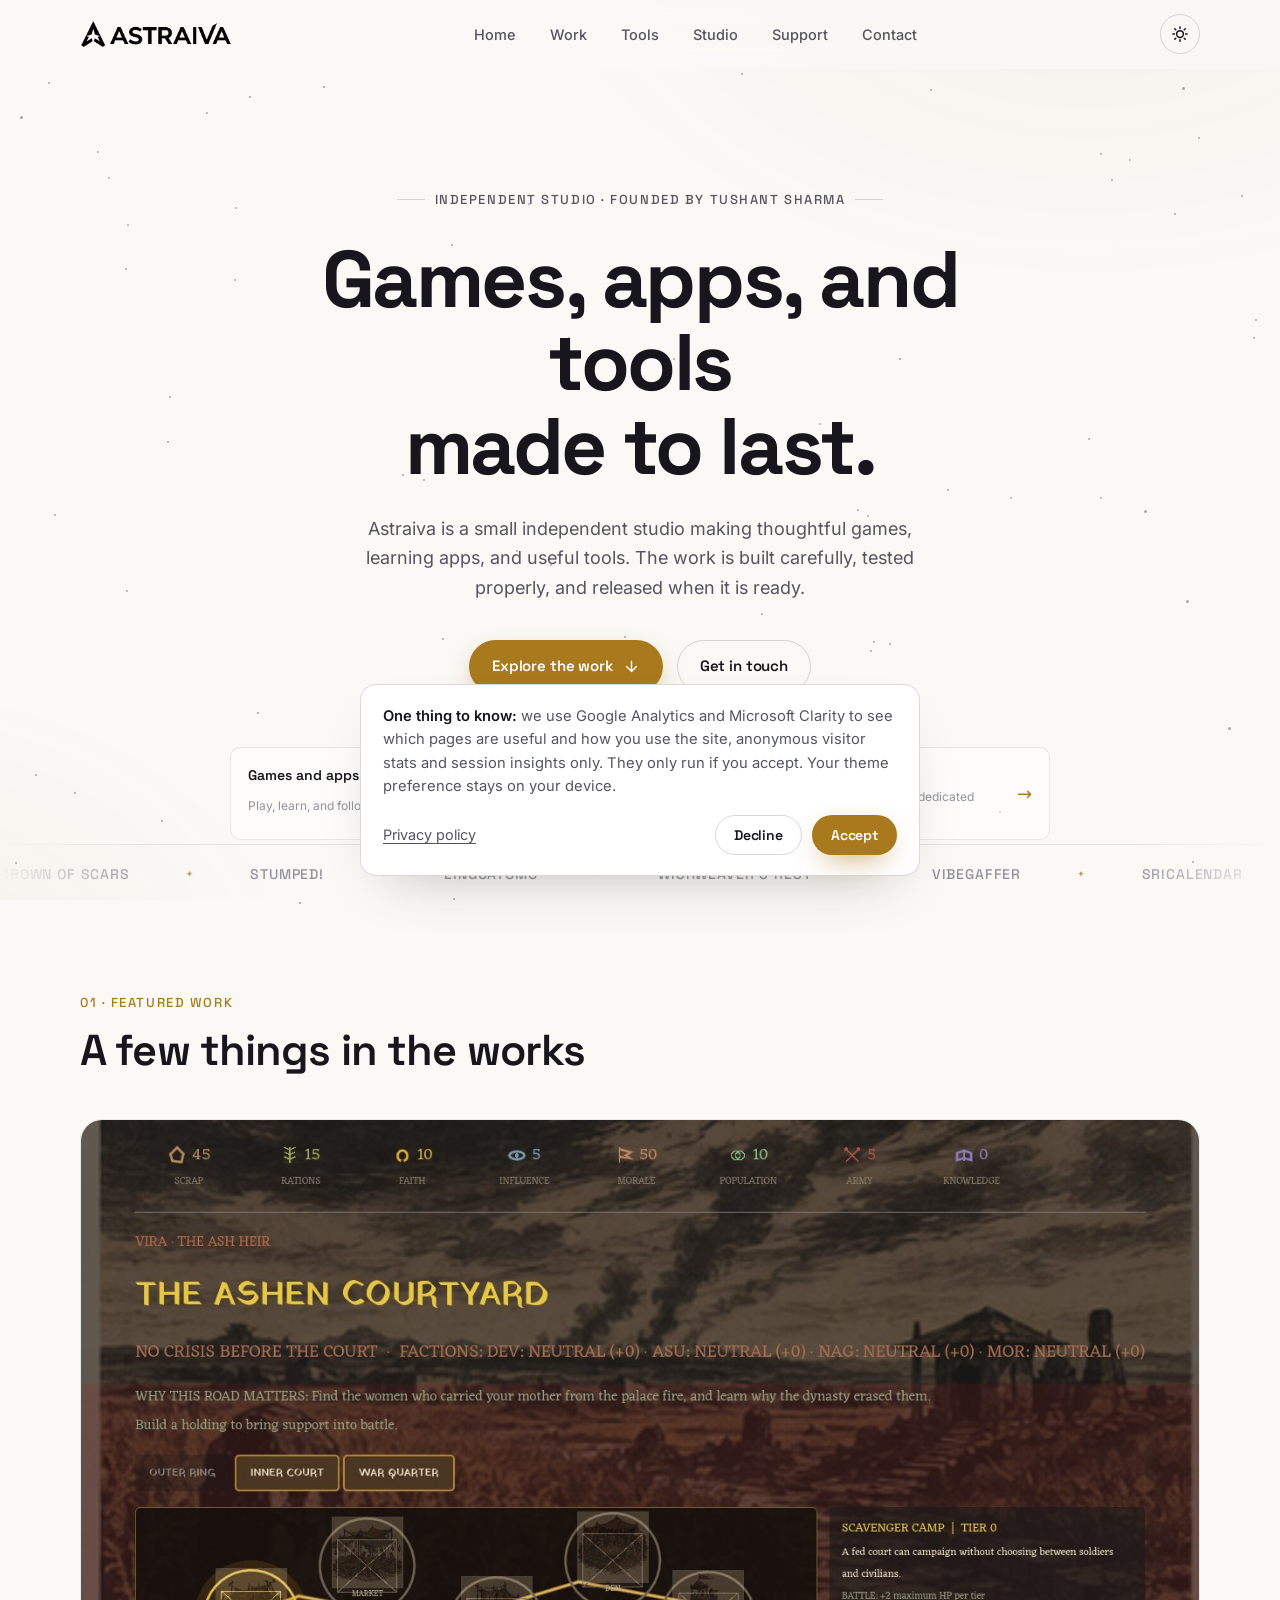
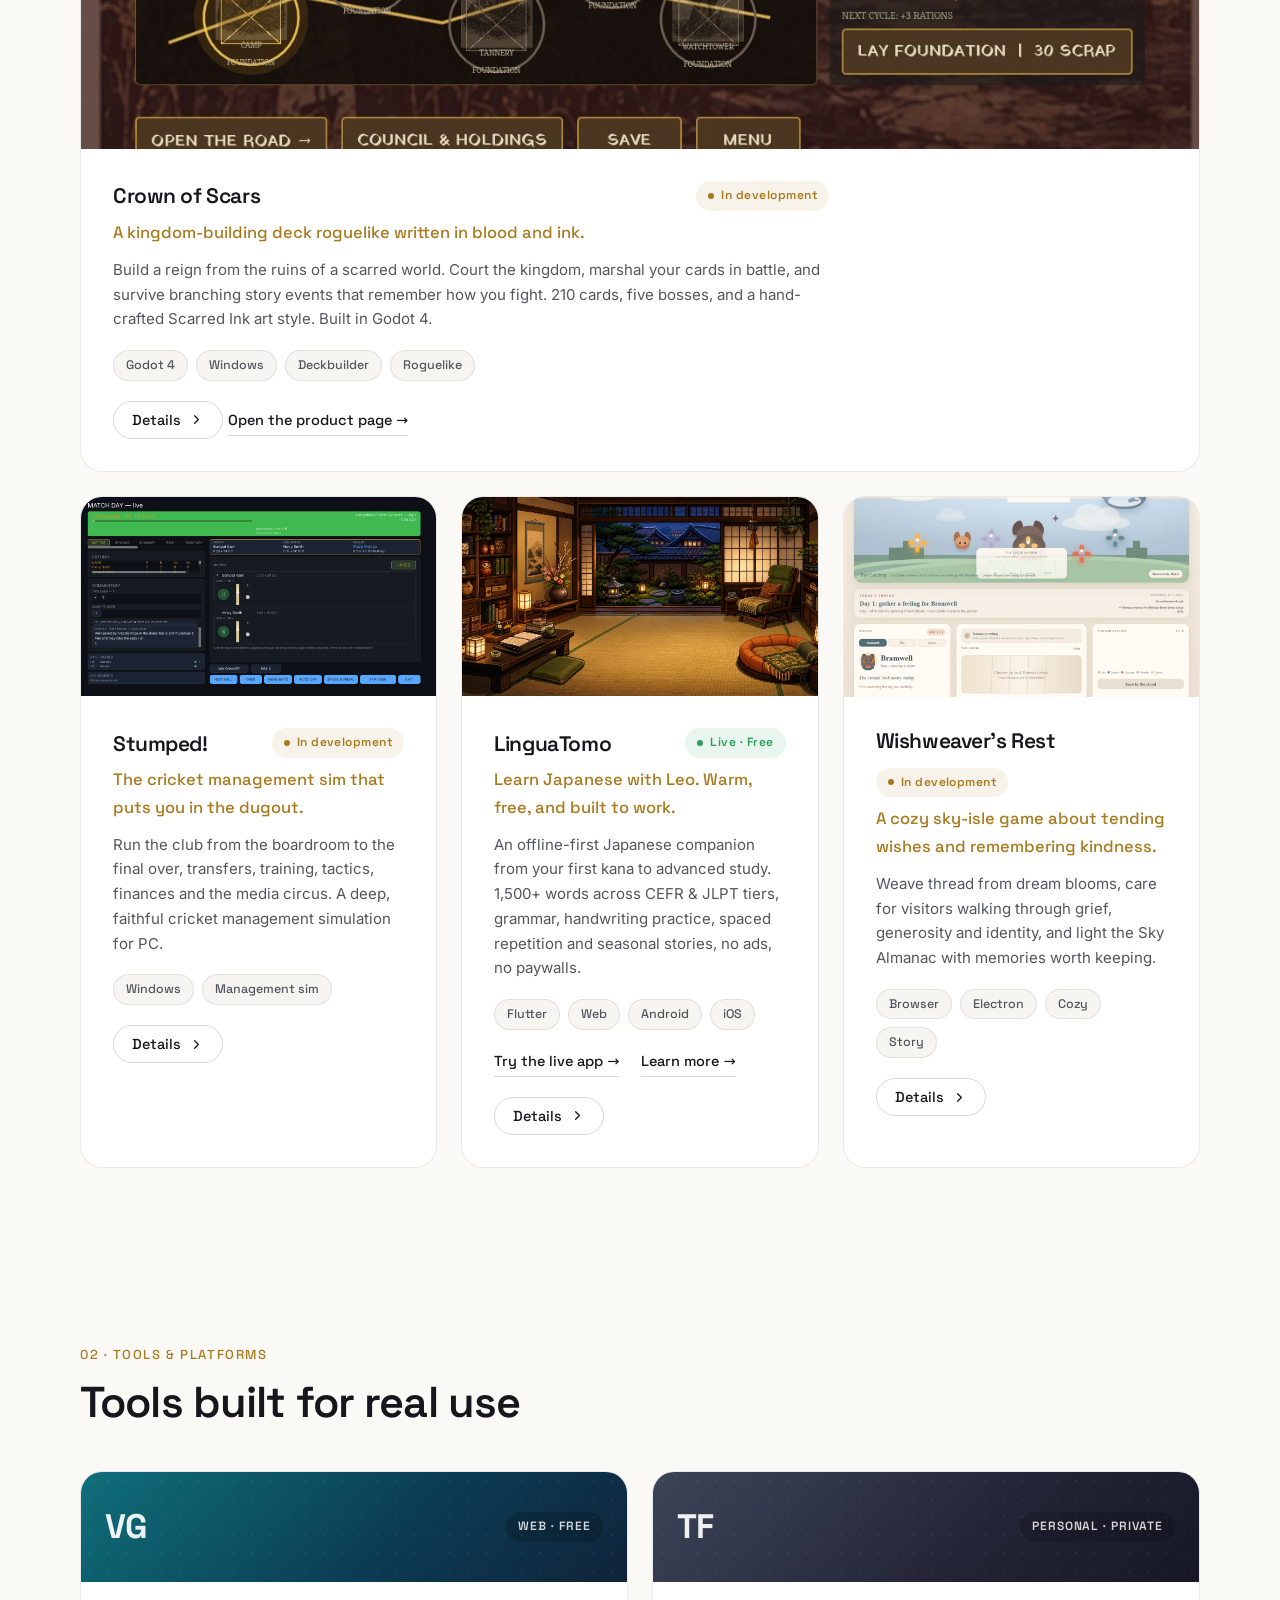
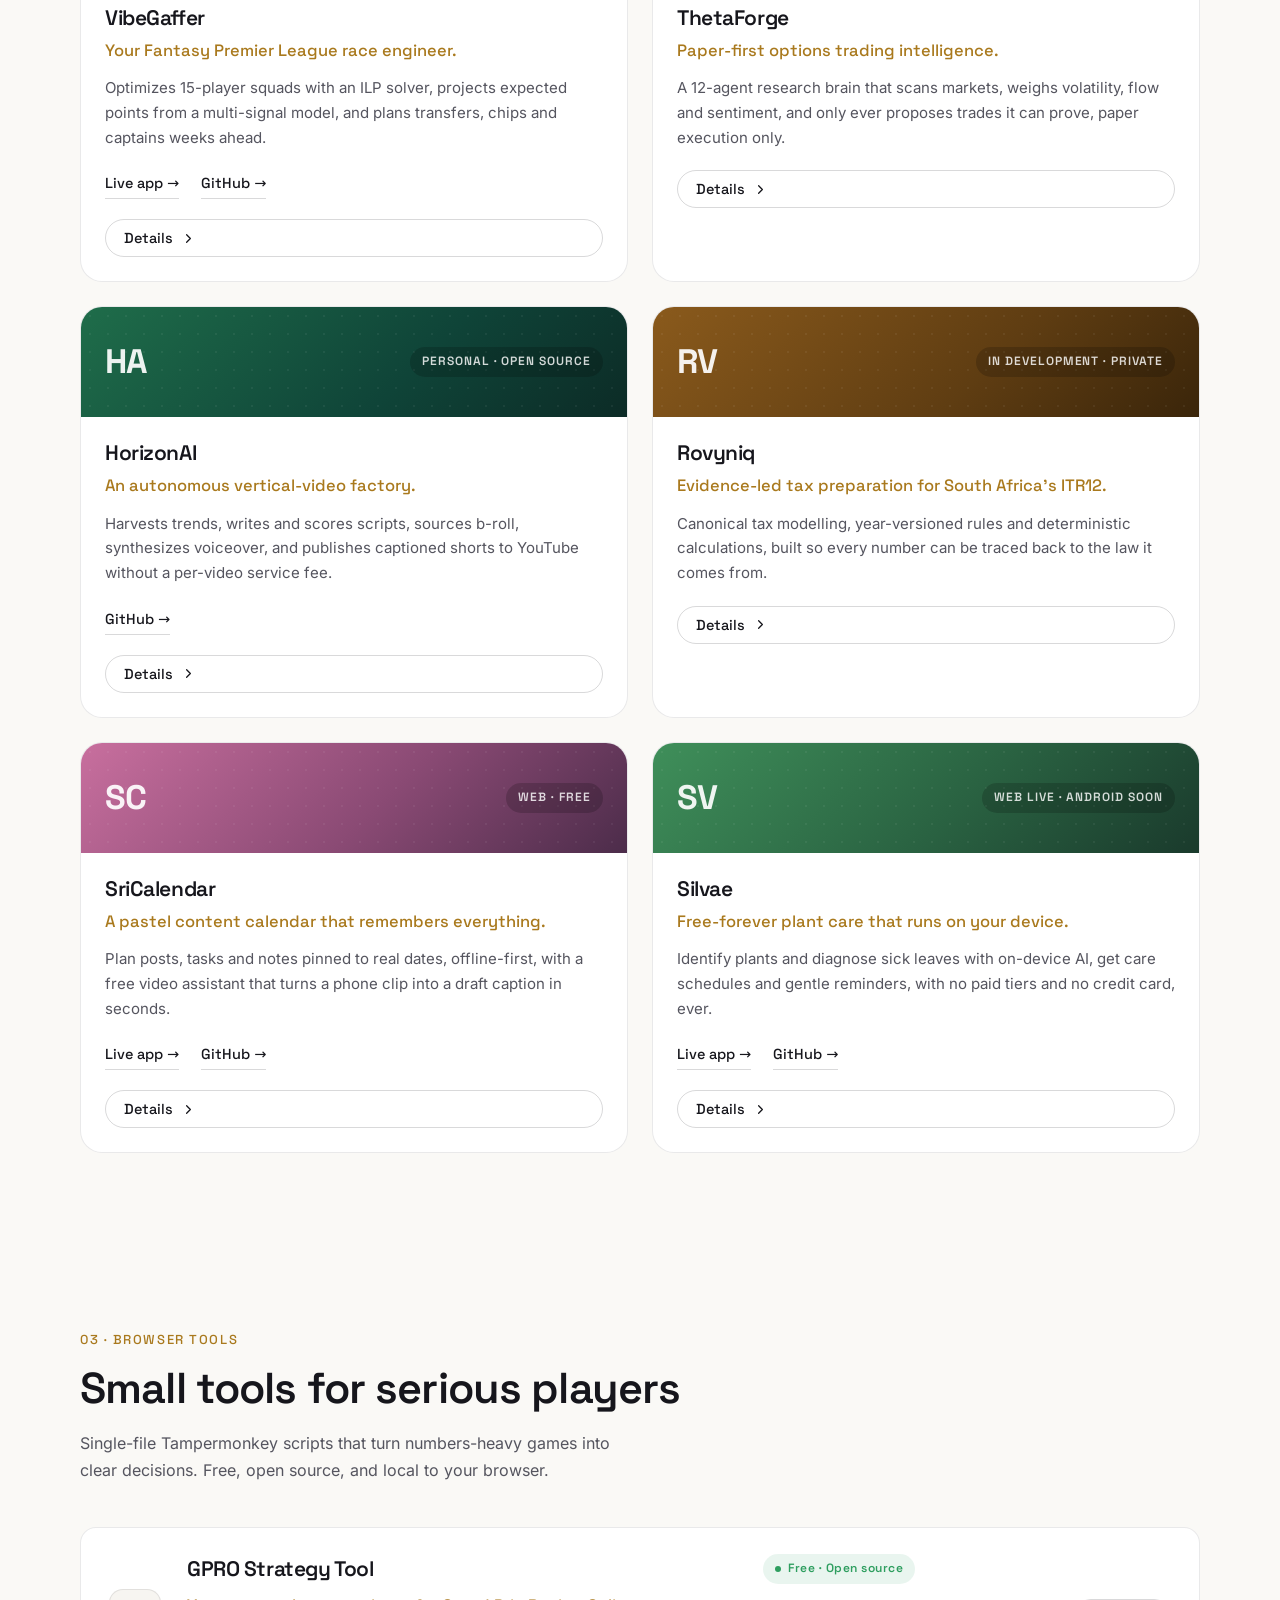
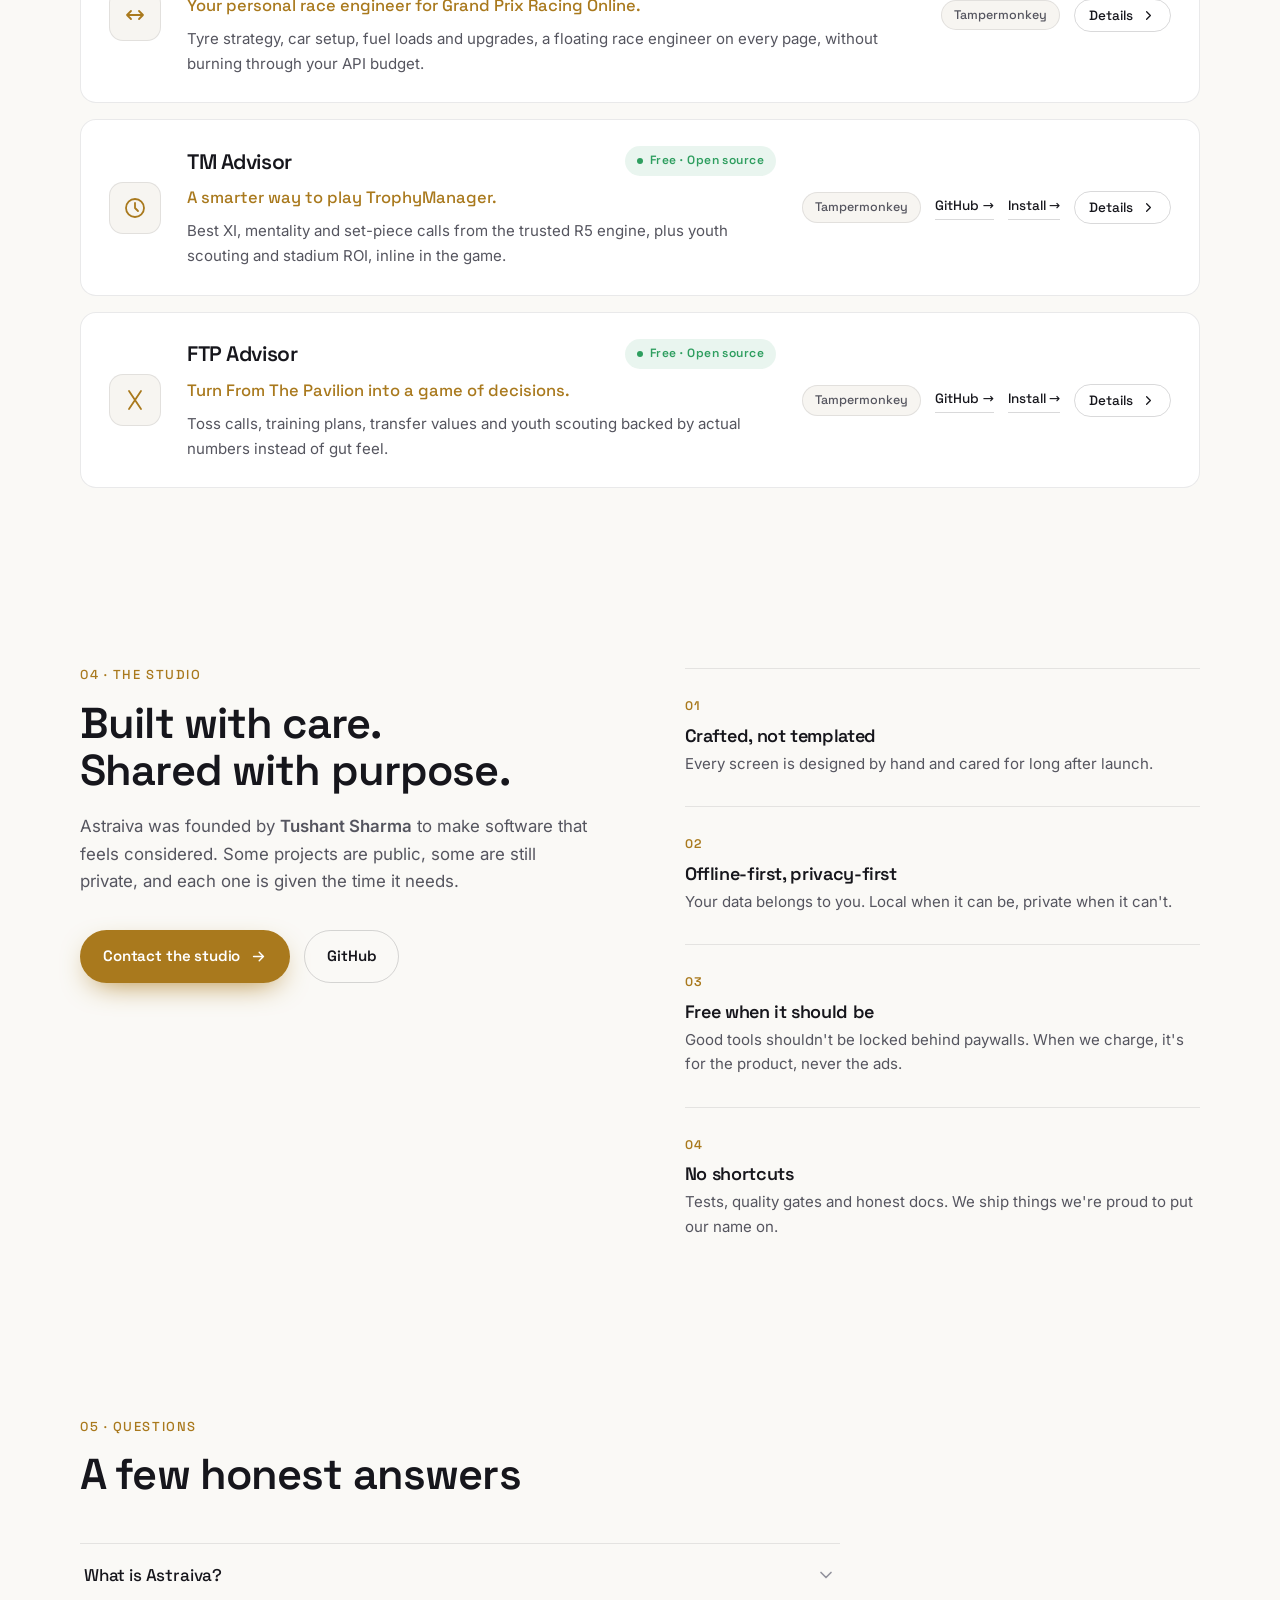
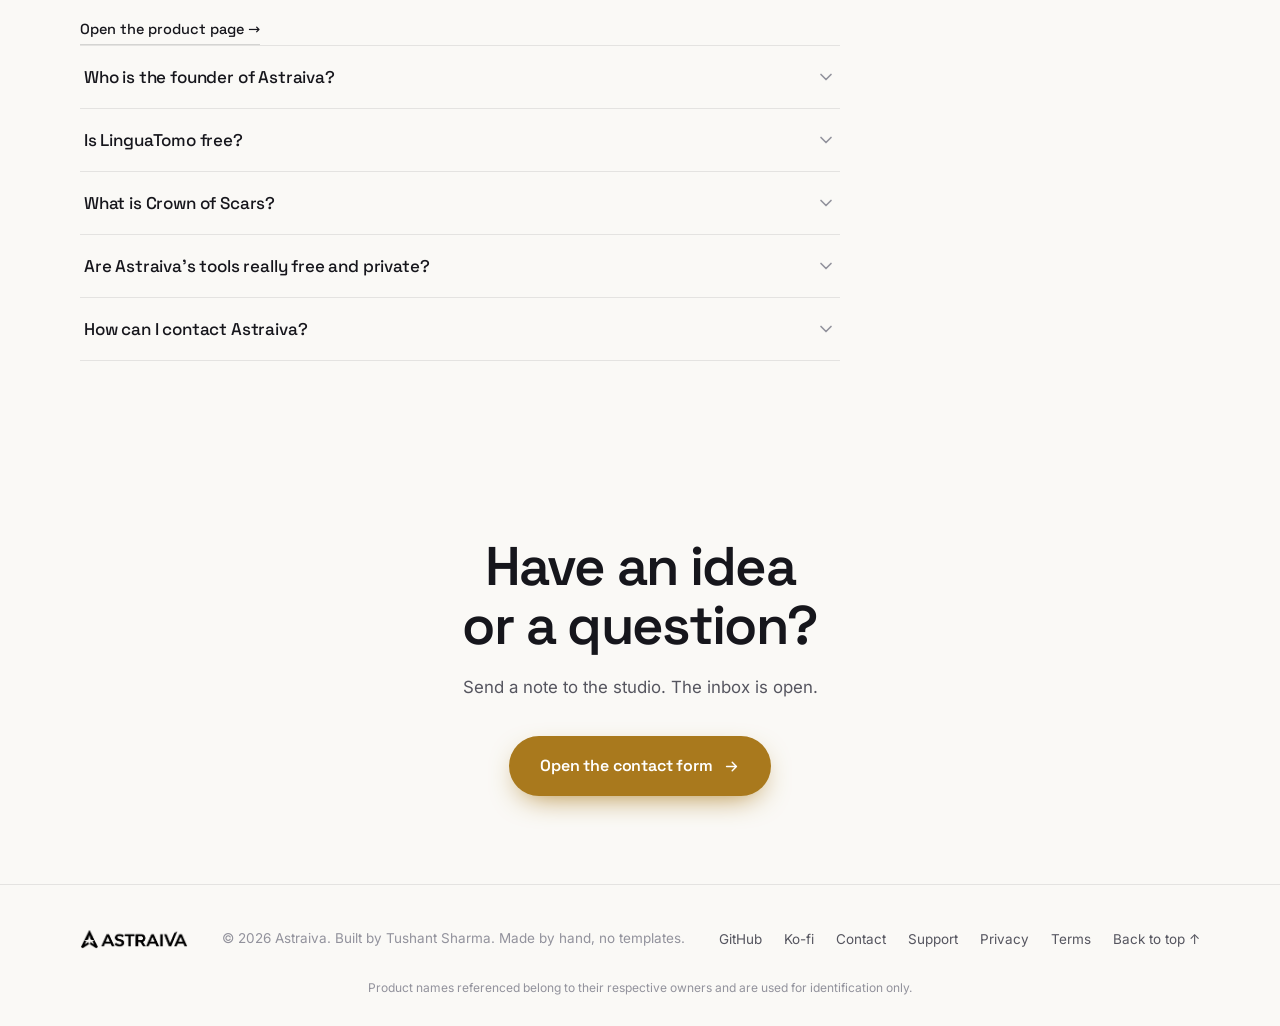
==== commit d9c0e68e: "Add Silvae landing + privacy pages, fix broken 404 back-link Silvae's app and privacy pages were bui" ====
--- a/index.html
+++ b/index.html
@@ -409,7 +409,7 @@
           <article class="tool-card" data-reveal>
             <div class="tool-tile tile-silvae" aria-hidden="true">
               <span class="tool-mono">SV</span>
-              <span class="tool-tile-label">Web · Open source</span>
+              <span class="tool-tile-label">Web live · Android soon</span>
             </div>
             <div class="tool-body">
               <h3 class="card-title">Silvae</h3>
@@ -419,6 +419,7 @@
                 gentle reminders, with no paid tiers and no credit card, ever.
               </p>
               <div class="card-links">
+                <a href="https://silvae.vercel.app/" target="_blank" rel="noopener">Live app <span aria-hidden="true">→ </span></a>
                 <a href="https://github.com/Jadax/Silvae" target="_blank" rel="noopener">GitHub <span aria-hidden="true">→ </span></a>
               </div>
               <button class="quick-view" type="button" data-product="silvae" aria-haspopup="dialog">Details
@@ -855,10 +856,10 @@
       ]
     },
     "silvae": {
-      "kicker": "Tool · Open source",
+      "kicker": "App · Open source",
       "name": "Silvae",
-      "status": "dev",
-      "statusLabel": "Open source",
+      "status": "live",
+      "statusLabel": "Web live · Android coming soon",
       "tagline": "Free-forever plant care that runs on your device.",
       "long": "Identify plants and diagnose sick leaves with on-device AI, get care schedules, weather-aware watering and placement tips, and chat with a plant-care companion. Web app and native Android, free forever with no paid tiers and no credit card, ever.",
       "features": [
@@ -866,7 +867,7 @@
         "Care schedules, weather-aware watering and placement tips",
         "Optional on-device plant chat for everyday questions",
         "Web PWA and native Android app",
-        "Free forever: no ads, no paid tiers, no account required to try it"
+        "Free forever: no ads, no paid tiers, no credit card, ever"
       ],
       "chips": ["Web", "Android", "Open source"],
       "media": [
@@ -874,7 +875,9 @@
         { "src": "silvae-doctor.jpg", "alt": "Silvae, diagnosing a plant's leaves on-device" }
       ],
       "links": [
-        { "label": "GitHub", "href": "https://github.com/Jadax/Silvae" }
+        { "label": "Web app", "href": "https://silvae.vercel.app/" },
+        { "label": "GitHub", "href": "https://github.com/Jadax/Silvae" },
+        { "label": "Privacy", "href": "privacy/silvae.html" }
       ]
     },
     "gpro": {
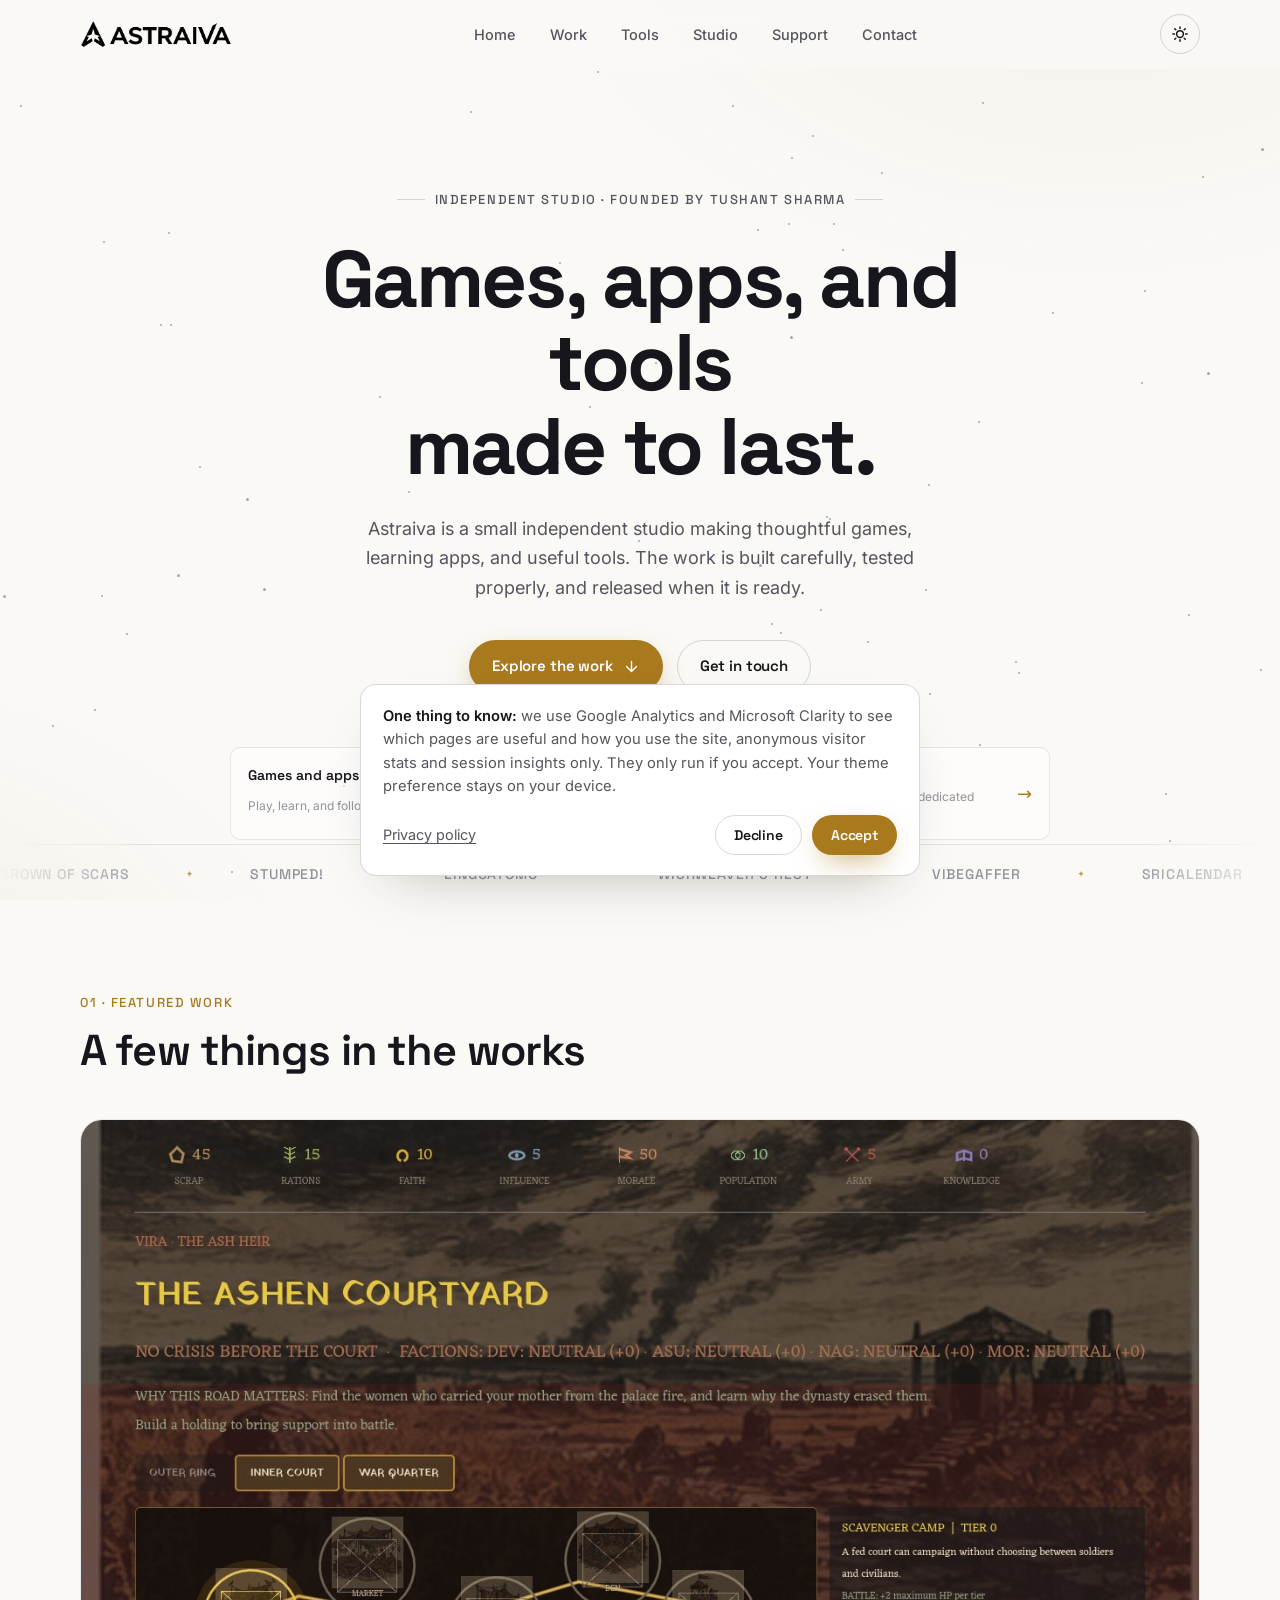
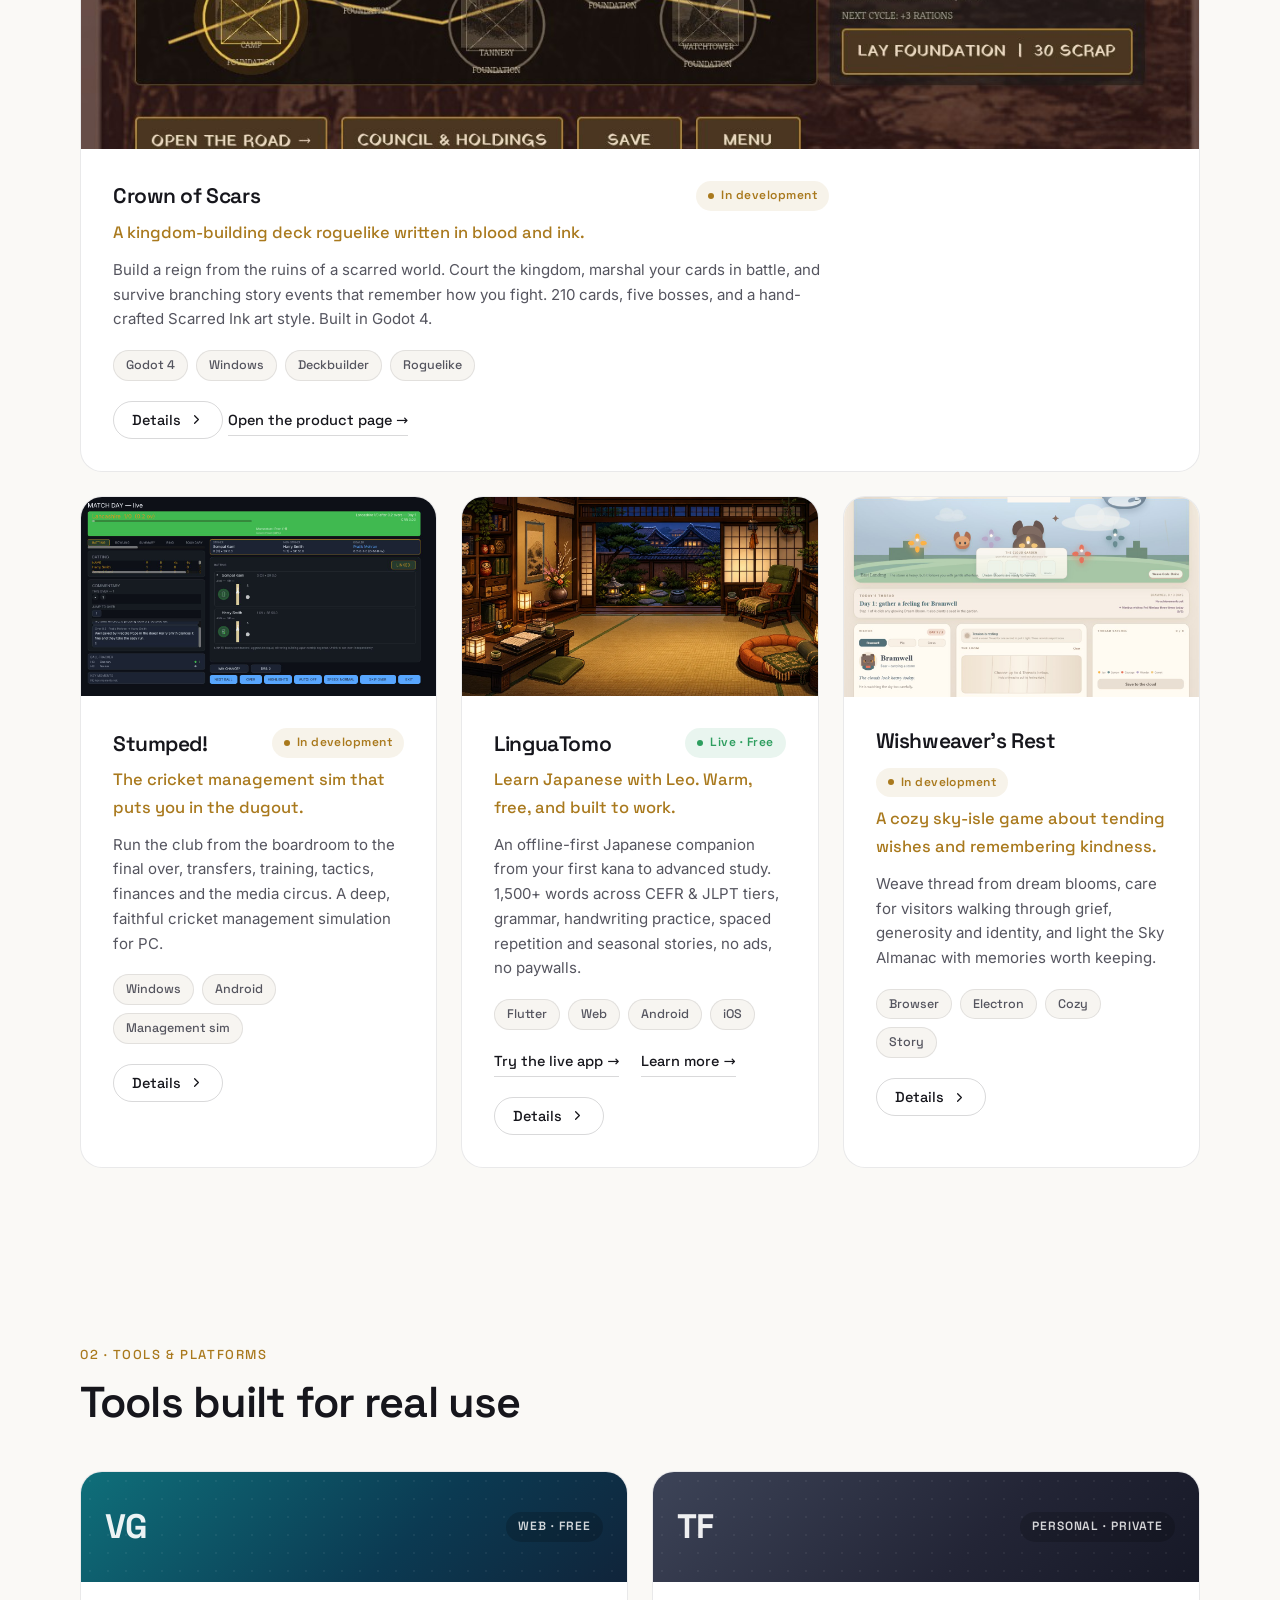
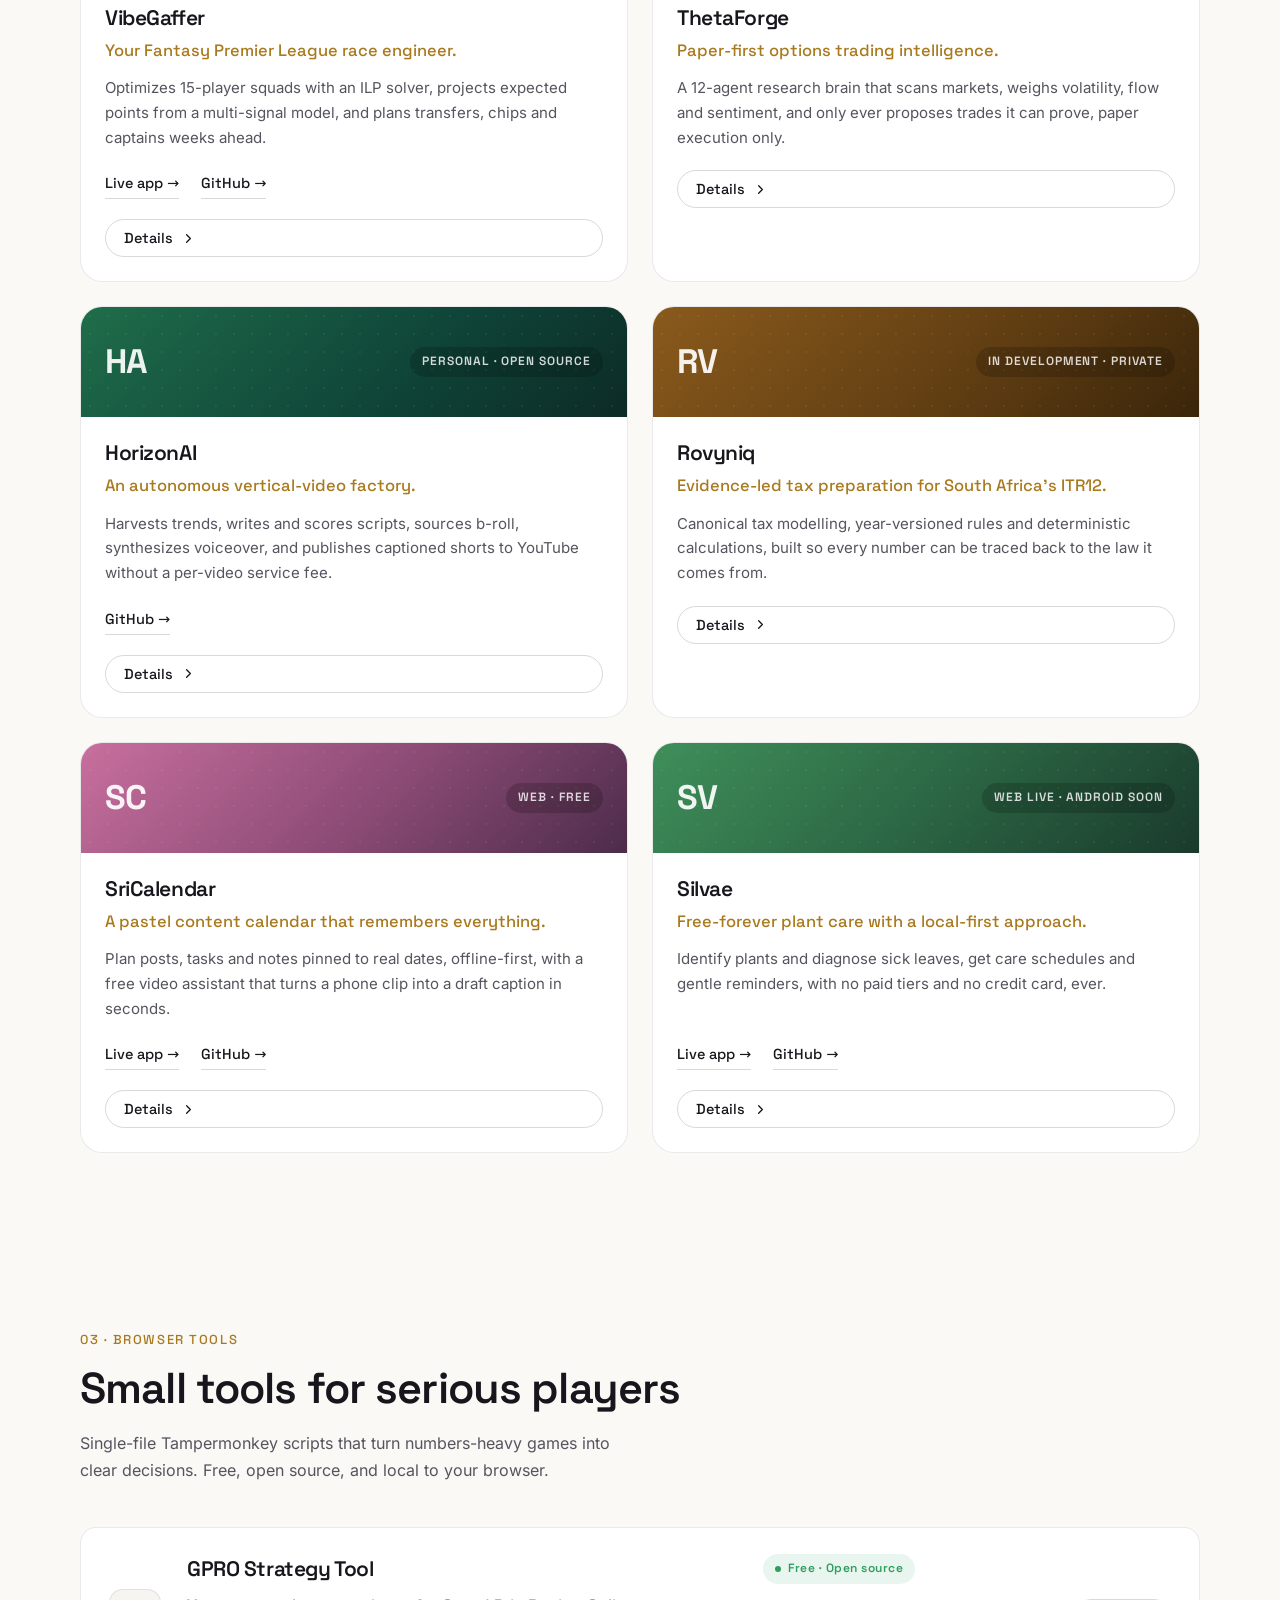
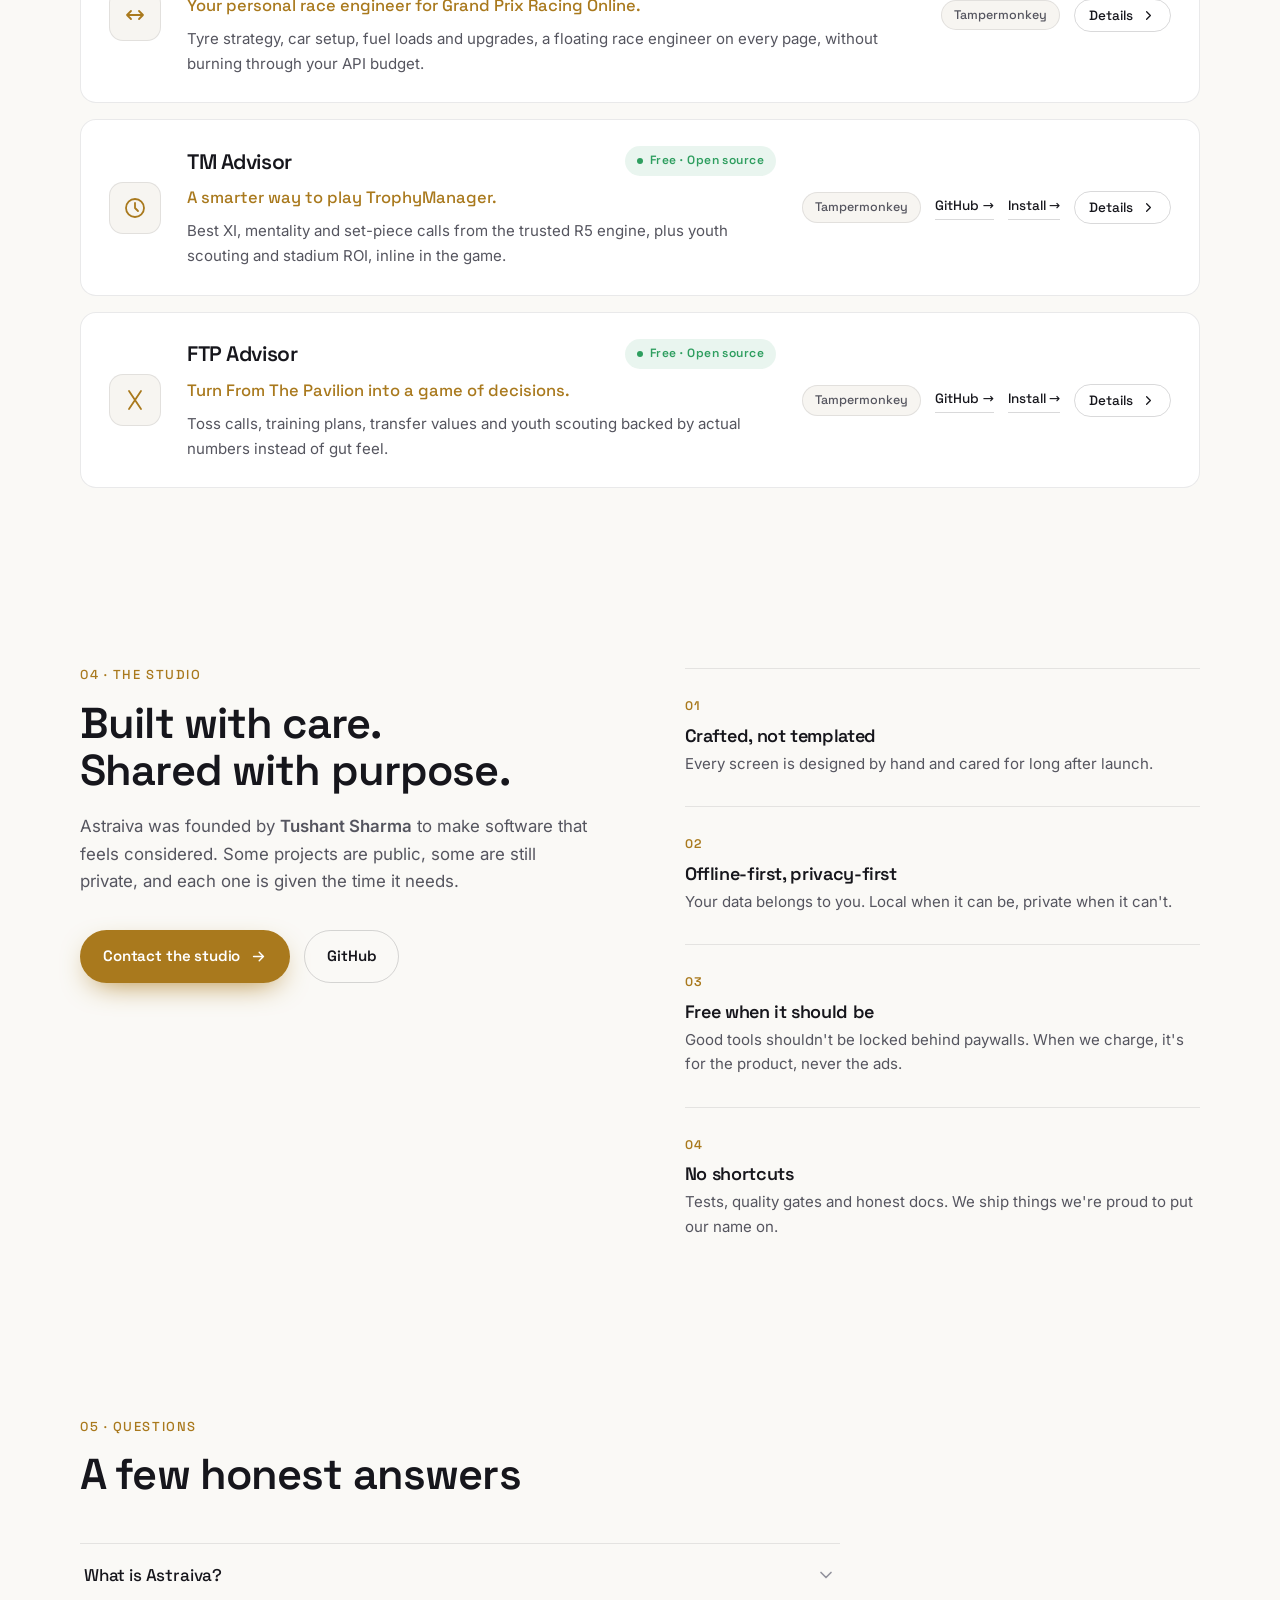
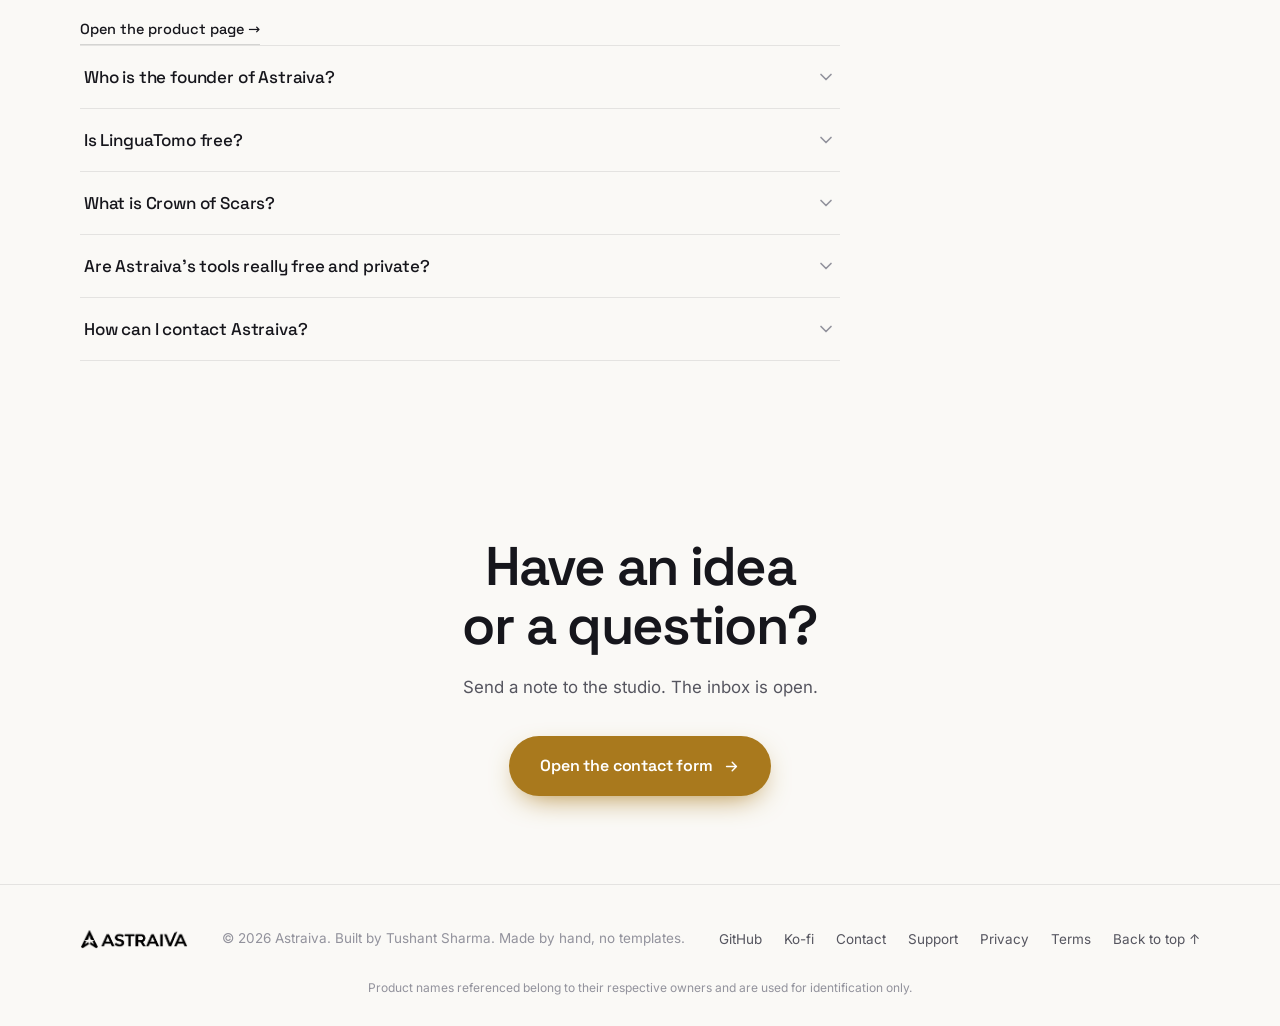
==== commit 993f7040: "Audit product details and fix site consistency" ====
--- a/index.html
+++ b/index.html
@@ -69,7 +69,7 @@
       { "@type": "ListItem", "position": 7, "item": { "@type": "SoftwareApplication", "name": "HorizonAI", "applicationCategory": "UtilitiesApplication", "operatingSystem": "Any", "url": "https://github.com/Jadax/horizon-ai", "description": "An open-source autonomous vertical-video factory that writes, voices and publishes captioned shorts." } },
       { "@type": "ListItem", "position": 8, "item": { "@type": "SoftwareApplication", "name": "Rovyniq", "applicationCategory": "FinanceApplication", "operatingSystem": "Any", "description": "Evidence-led tax preparation for South Africa's ITR12 with year-versioned, deterministic rules." } },
       { "@type": "ListItem", "position": 9, "item": { "@type": "SoftwareApplication", "name": "SriCalendar", "applicationCategory": "UtilitiesApplication", "operatingSystem": "Web", "url": "https://sri-calendar.vercel.app/", "description": "A free, offline-first pastel content calendar with month and week views, stickers and a video assistant for draft captions." } },
-      { "@type": "ListItem", "position": 10, "item": { "@type": "SoftwareApplication", "name": "Silvae", "applicationCategory": "UtilitiesApplication", "operatingSystem": "Web, Android", "url": "https://github.com/Jadax/Silvae", "description": "A free, open-source plant care platform with on-device identification, disease diagnosis and care schedules." } },
+      { "@type": "ListItem", "position": 10, "item": { "@type": "SoftwareApplication", "name": "Silvae", "applicationCategory": "UtilitiesApplication", "operatingSystem": "Web, Android", "url": "https://astraiva.app/apps/silvae.html", "description": "A free plant-care platform with plant identification, disease diagnosis, care schedules and account-backed sync. The web app is live; the Android listing is not public yet." } },
       { "@type": "ListItem", "position": 11, "item": { "@type": "SoftwareApplication", "name": "GPRO Strategy Tool", "applicationCategory": "UtilitiesApplication", "operatingSystem": "Web", "description": "A free Tampermonkey race engineer for Grand Prix Racing Online: tyres, setup, fuel and upgrades." } },
       { "@type": "ListItem", "position": 12, "item": { "@type": "SoftwareApplication", "name": "TM Advisor", "applicationCategory": "UtilitiesApplication", "operatingSystem": "Web", "url": "https://github.com/Jadax/tm-advisor", "description": "A free, open-source Tampermonkey assistant for TrophyManager with Best XI, mentality and set-piece calls." } },
       { "@type": "ListItem", "position": 13, "item": { "@type": "SoftwareApplication", "name": "FTP Advisor", "applicationCategory": "UtilitiesApplication", "operatingSystem": "Web", "url": "https://github.com/Jadax/ftp-advisor", "description": "A free, open-source Tampermonkey assistant for From The Pavilion covering toss calls, training and transfers." } }
@@ -227,6 +227,7 @@
               </p>
               <div class="chips">
                 <span class="chip">Windows</span>
+                <span class="chip">Android</span>
                 <span class="chip">Management sim</span>
               </div>
             <button class="quick-view" type="button" data-product="stumped" aria-haspopup="dialog">Details
@@ -413,9 +414,9 @@
             </div>
             <div class="tool-body">
               <h3 class="card-title">Silvae</h3>
-              <p class="card-tag">Free-forever plant care that runs on your device.</p>
+              <p class="card-tag">Free-forever plant care with a local-first approach.</p>
               <p class="card-desc">
-                Identify plants and diagnose sick leaves with on-device AI, get care schedules and
+                Identify plants and diagnose sick leaves, get care schedules and
                 gentle reminders, with no paid tiers and no credit card, ever.
               </p>
               <div class="card-links">
@@ -861,11 +862,11 @@
       "status": "live",
       "statusLabel": "Web live · Android coming soon",
       "tagline": "Free-forever plant care that runs on your device.",
-      "long": "Identify plants and diagnose sick leaves with on-device AI, get care schedules, weather-aware watering and placement tips, and chat with a plant-care companion. Web app and native Android, free forever with no paid tiers and no credit card, ever.",
-      "features": [
-        "On-device plant identification and disease diagnosis",
+      "long": "Identify plants and diagnose sick leaves, get care schedules, weather-aware watering and placement tips, and chat with a plant-care companion. The web app and native Android app use a free account for sync and remain free forever, with no paid tiers or credit card required.",
+      "features": [
+        "Plant identification and disease diagnosis",
         "Care schedules, weather-aware watering and placement tips",
-        "Optional on-device plant chat for everyday questions",
+        "Plant-care chat for everyday questions",
         "Web PWA and native Android app",
         "Free forever: no ads, no paid tiers, no credit card, ever"
       ],
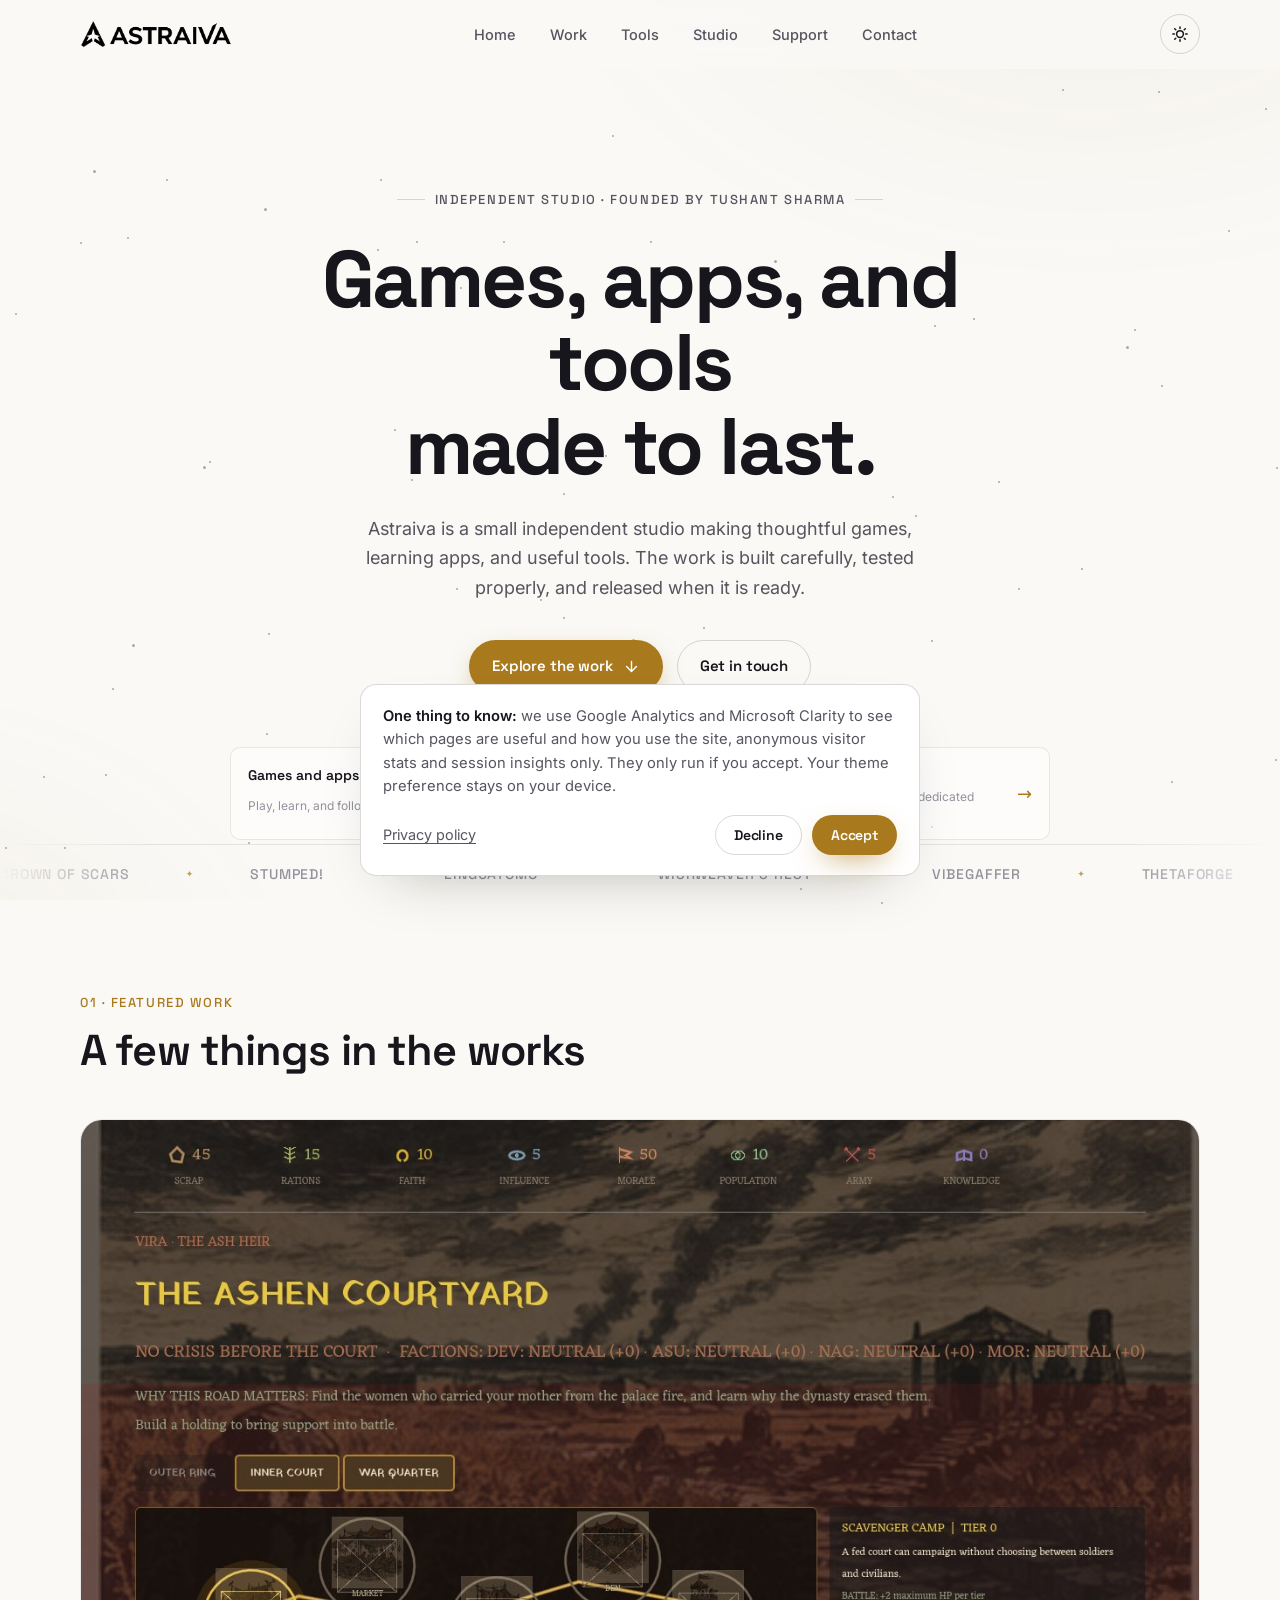
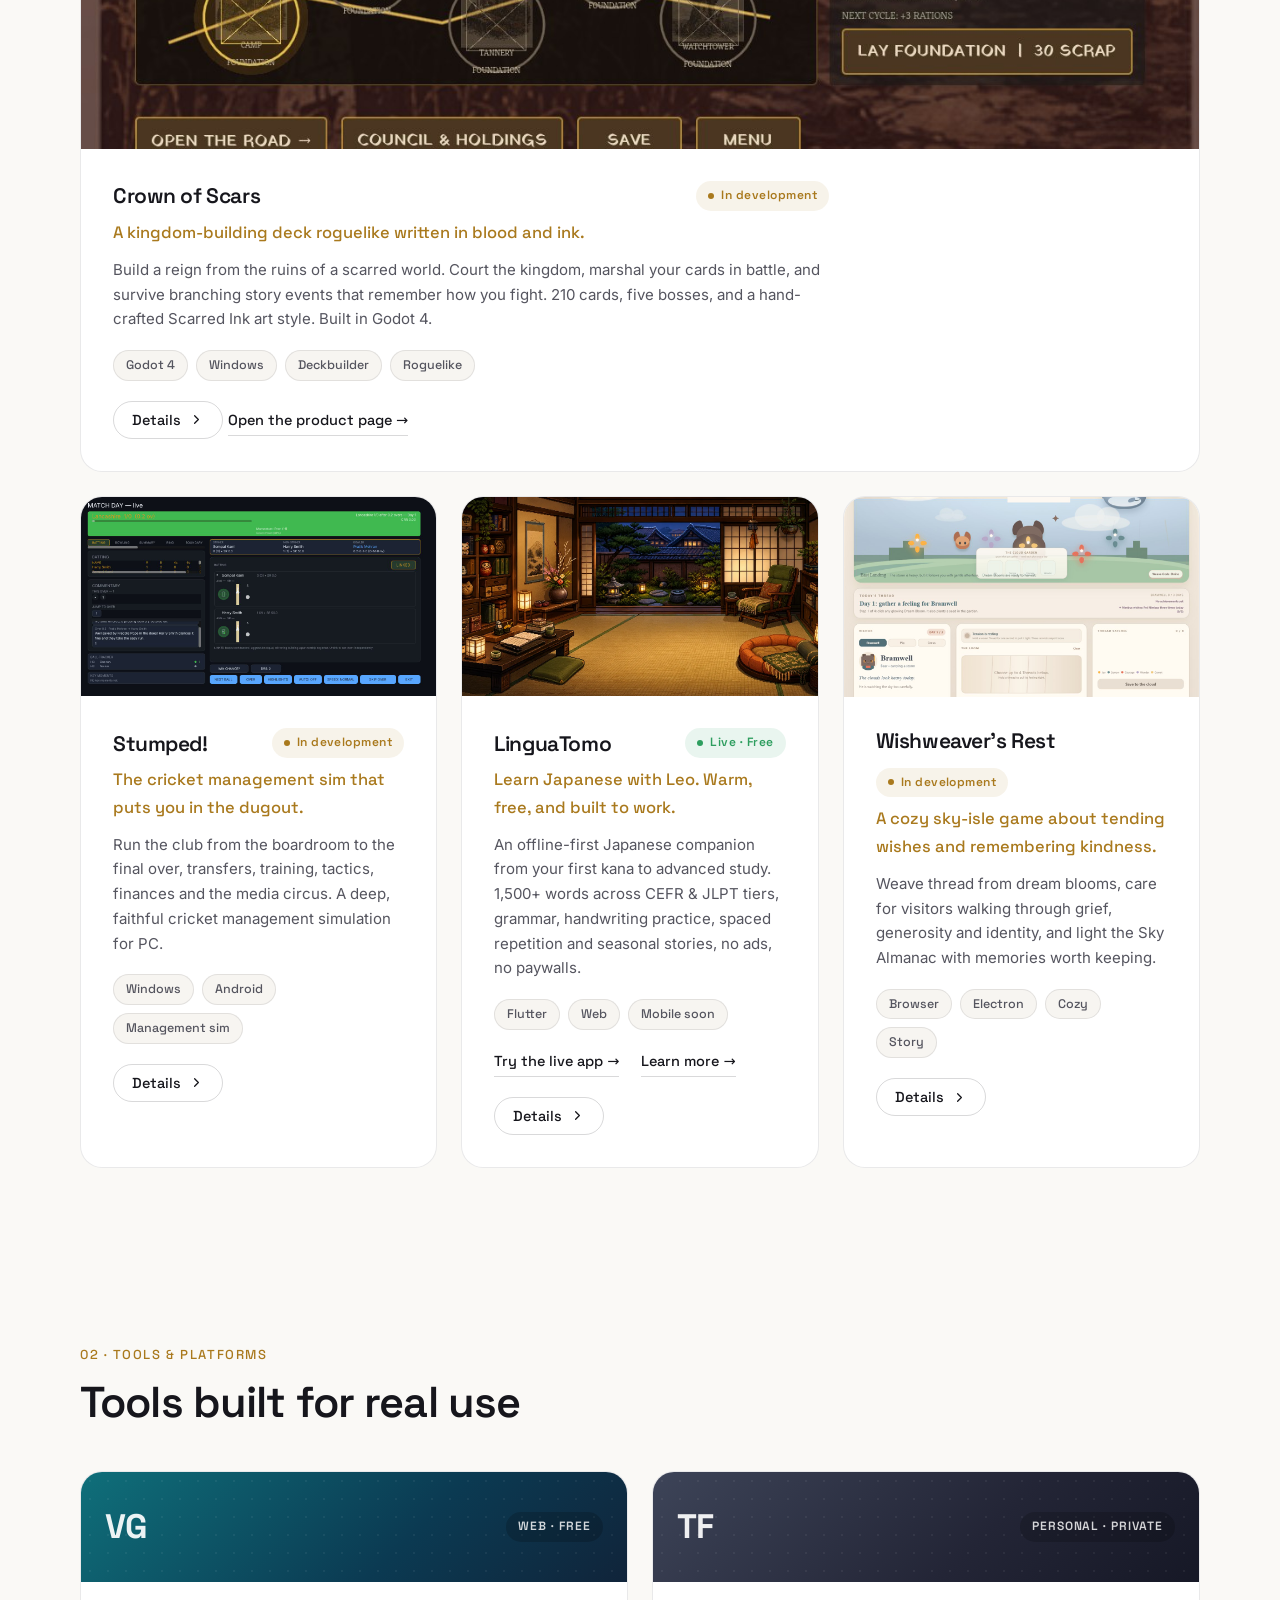
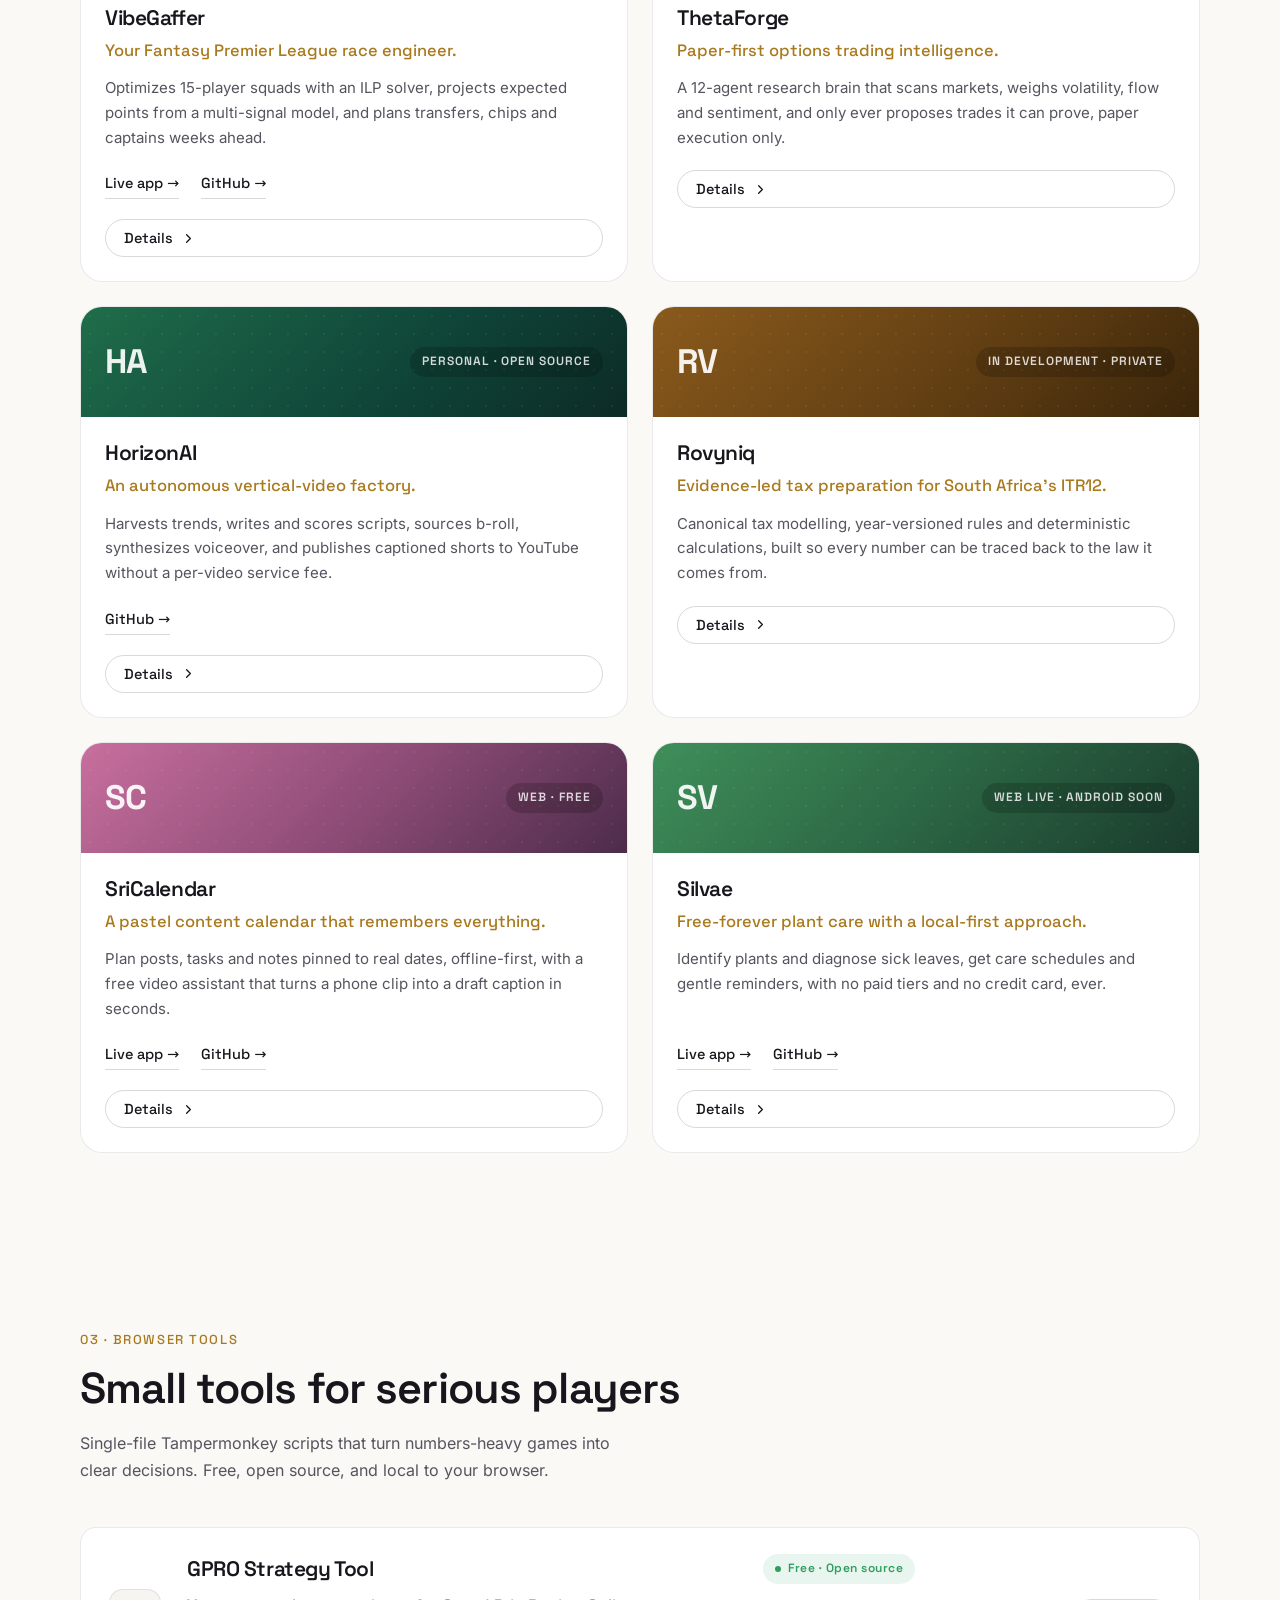
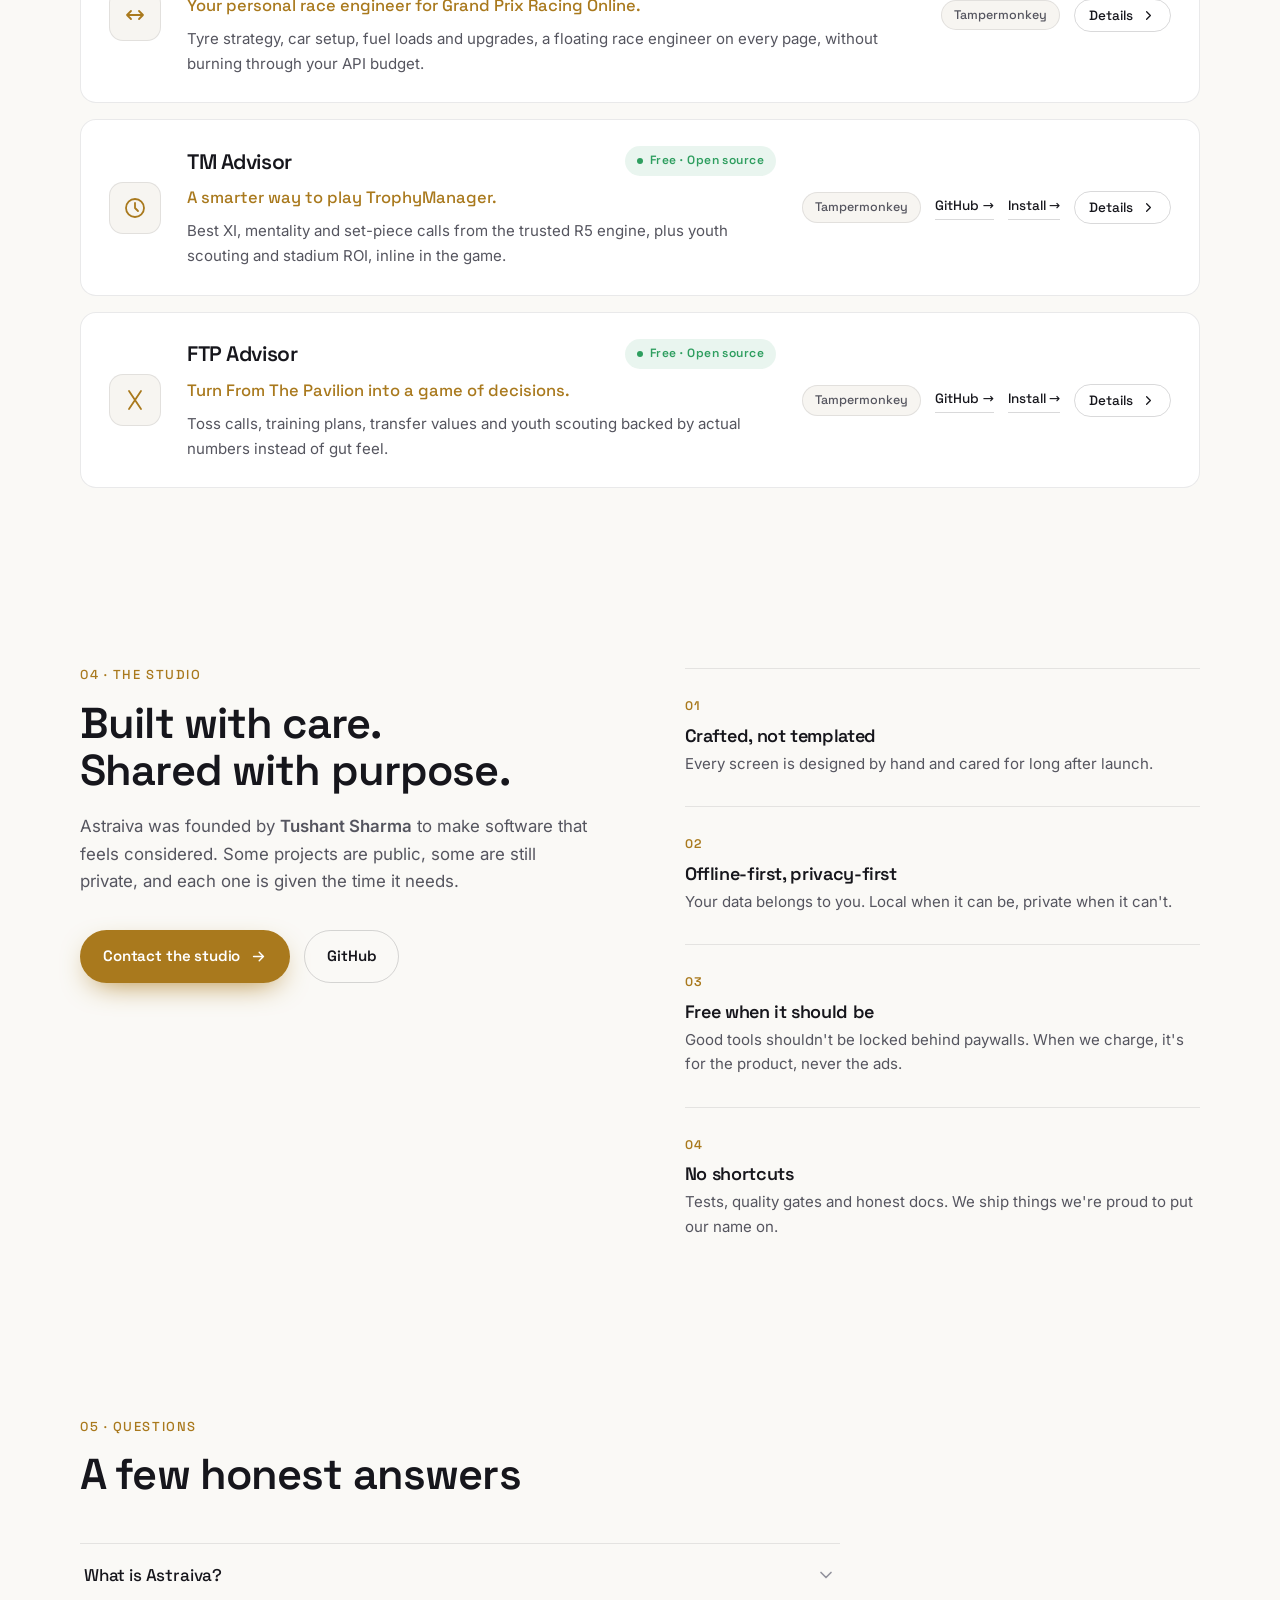
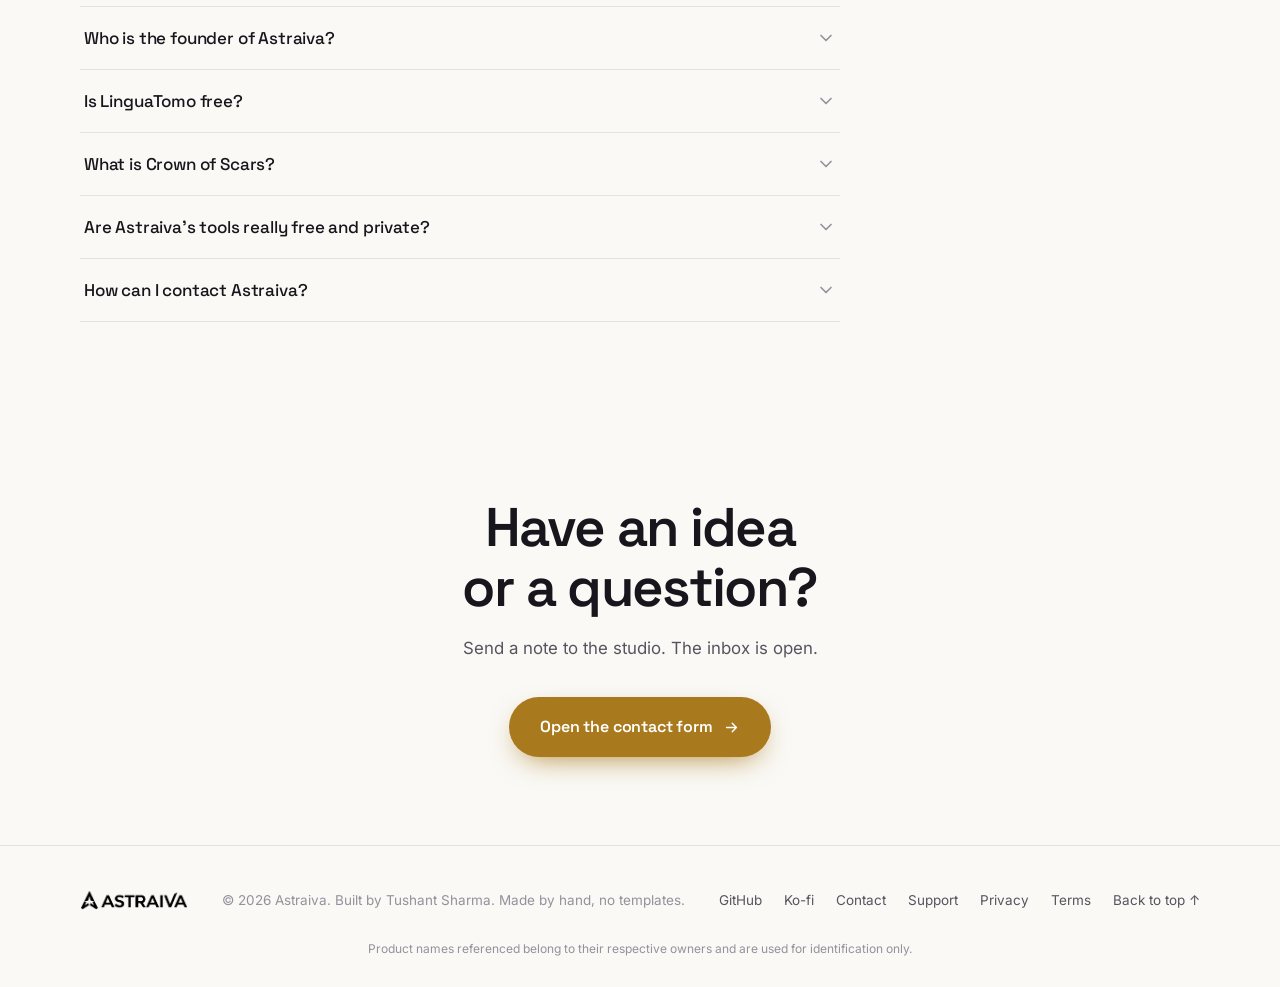
==== commit 94bbd13e: "Fix broken mobile menu on thank-you and 404 pages, stale FAQ heights, marquee duplication; align pro" ====
--- a/index.html
+++ b/index.html
@@ -4,7 +4,7 @@
   <meta charset="UTF-8">
   <meta name="viewport" content="width=device-width, initial-scale=1.0">
   
-  <title>Astraiva, Indie Game Studio, Apps &amp; Tools | Games, Apps &amp; Tools by Tushant Sharma</title>
+  <title>Astraiva, Independent Game Studio | Games, Apps &amp; Tools by Tushant Sharma</title>
   <meta name="description" content="Astraiva is an independent studio founded by Tushant Sharma. Games, learning apps and practical tools, Crown of Scars, Stumped!, LinguaTomo, VibeGaffer, HorizonAI and more. Free, offline-first and privacy-first.">
   <meta name="author" content="Astraiva, Tushant Sharma">
   <meta name="robots" content="index, follow">
@@ -85,7 +85,7 @@
       { "@type": "Question", "name": "Who is the founder of Astraiva?", "acceptedAnswer": { "@type": "Answer", "text": "Astraiva was founded by Tushant Sharma, an independent developer and designer. He builds every product in the catalogue, from games in Godot 4 to Flutter apps like LinguaTomo to single-file browser tools." } },
       { "@type": "Question", "name": "Is LinguaTomo free?", "acceptedAnswer": { "@type": "Answer", "text": "Yes. LinguaTomo is completely free with no ads and no paywalls. It's an offline-first Japanese learning app covering 1,500+ words across CEFR and JLPT tiers, with grammar, handwriting practice and spaced repetition. You can try the live web version from the Astraiva website." } },
       { "@type": "Question", "name": "What is Crown of Scars?", "acceptedAnswer": { "@type": "Answer", "text": "Crown of Scars is Astraiva's flagship game, a kingdom-building deck roguelike with 210 cards, five bosses and branching story events that remember how you fight. It is currently in development in Godot 4 for Windows." } },
-      { "@type": "Question", "name": "Are Astraiva's tools really free and private?", "acceptedAnswer": { "@type": "Answer", "text": "Yes. Tools like VibeGaffer, TM Advisor and FTP Advisor are free and open source, run locally on your device, and collect no data. Astraiva runs no servers that hold your personal data and sells no ads. The website itself uses Google Analytics and Microsoft Clarity for anonymous visitor statistics and session insights, only after you give consent." } },
+      { "@type": "Question", "name": "Are Astraiva's tools really free and private?", "acceptedAnswer": { "@type": "Answer", "text": "Yes. Tools like VibeGaffer, TM Advisor and FTP Advisor are free and open source, run locally in your browser, and collect no data. Products with accounts (LinguaTomo, Silvae, SriCalendar) use limited third-party backends described in their privacy policies. Nothing is ever sold, and this website only loads analytics after you give consent." } },
       { "@type": "Question", "name": "How can I contact Astraiva?", "acceptedAnswer": { "@type": "Answer", "text": "Use the contact form on the Astraiva website and your note reaches the founder directly." } }
     ]
   }
@@ -254,8 +254,7 @@
               <div class="chips">
                 <span class="chip">Flutter</span>
                 <span class="chip">Web</span>
-                <span class="chip">Android</span>
-                <span class="chip">iOS</span>
+                <span class="chip">Mobile soon</span>
               </div>
               <div class="card-links">
                 <a href="https://jadax.github.io/LinguaTomo-Web/" target="_blank" rel="noopener">Try the live app <span aria-hidden="true">→</span></a>
@@ -564,7 +563,6 @@
               <span>What is Astraiva?</span>
               <svg class="faq-icon" viewBox="0 0 24 24" fill="none" stroke="currentColor" stroke-width="2" stroke-linecap="round" stroke-linejoin="round" aria-hidden="true"><path d="M6 9l6 6 6-6"/></svg>
             </button>
-            <a class="text-link product-page-link" href="apps/stumped.html">Open the product page <span aria-hidden="true">→</span></a>
             <div class="faq-a"><p>Astraiva is an independent studio founded by Tushant Sharma that designs, builds and ships games, learning apps and practical tools, including Crown of Scars, Stumped!, LinguaTomo, VibeGaffer and more. Everything is built by hand, offline-first and privacy-first.</p></div>
           </div>
           <div class="faq-item" data-reveal>
@@ -593,7 +591,7 @@
               <span>Are Astraiva's tools really free and private?</span>
               <svg class="faq-icon" viewBox="0 0 24 24" fill="none" stroke="currentColor" stroke-width="2" stroke-linecap="round" stroke-linejoin="round" aria-hidden="true"><path d="M6 9l6 6 6-6"/></svg>
             </button>
-            <div class="faq-a"><p>Yes. Tools like VibeGaffer, TM Advisor and FTP Advisor are free and open source, run locally on your device, and collect no data. Astraiva runs no servers that hold your personal data and sells no ads. The website itself uses Google Analytics and Microsoft Clarity for anonymous visitor statistics and session insights, only after you give consent.</p></div>
+            <div class="faq-a"><p>Yes. Tools like VibeGaffer, TM Advisor and FTP Advisor are free and open source, run locally in your browser, and collect no data. Products with accounts (LinguaTomo, Silvae, SriCalendar) use limited third-party backends described in their privacy policies. Nothing is ever sold, and this website only loads analytics after you give consent.</p></div>
           </div>
           <div class="faq-item" data-reveal>
             <button class="faq-q" type="button" aria-expanded="false">
@@ -703,7 +701,7 @@
         "Deep player development and statistics",
         "Faithful, authentic cricket simulation for PC"
       ],
-      "chips": ["Windows", "Management sim"],
+      "chips": ["Windows", "Android", "Management sim"],
       "media": [
         { "src": "stumped-match.jpg", "alt": "Stumped!, a live match in the cricket management simulation" },
         { "src": "stumped-dashboard.jpg", "alt": "Stumped!, the club management dashboard" },
@@ -727,7 +725,7 @@
         "Seasonal stories starring the Leo mascot",
         "Offline-first, works without an internet connection"
       ],
-      "chips": ["Flutter", "Web", "Android", "iOS"],
+      "chips": ["Flutter", "Web", "Mobile soon"],
       "media": [
         { "src": "linguatomo-art.webp", "alt": "LinguaTomo, learn Japanese with Leo" }
       ],
@@ -861,19 +859,19 @@
       "name": "Silvae",
       "status": "live",
       "statusLabel": "Web live · Android coming soon",
-      "tagline": "Free-forever plant care that runs on your device.",
-      "long": "Identify plants and diagnose sick leaves, get care schedules, weather-aware watering and placement tips, and chat with a plant-care companion. The web app and native Android app use a free account for sync and remain free forever, with no paid tiers or credit card required.",
-      "features": [
-        "Plant identification and disease diagnosis",
-        "Care schedules, weather-aware watering and placement tips",
-        "Plant-care chat for everyday questions",
-        "Web PWA and native Android app",
-        "Free forever: no ads, no paid tiers, no credit card, ever"
-      ],
-      "chips": ["Web", "Android", "Open source"],
+      "tagline": "Free-forever plant care with a local-first approach.",
+      "long": "Keep houseplants and outdoor plants thriving with care plans that adapt to pot, soil and real weather, a 400-species library, photo identification and a growth journal. A free account keeps everything synced across devices, with no ads and no paid tiers, ever.",
+      "features": [
+        "Care plans: watering and feeding schedules adapted to pot, soil and real weather",
+        "400-species library with pet-safe filtering and care guides",
+        "Plant Doctor: photo identification and a symptom checker for sick plants",
+        "Growth journal with photos, notes and before/after comparisons",
+        "Web app live now; native Android app coming soon, free forever"
+      ],
+      "chips": ["Web", "Android soon", "Open source"],
       "media": [
         { "src": "silvae-discover.jpg", "alt": "Silvae, discovering and identifying a plant" },
-        { "src": "silvae-doctor.jpg", "alt": "Silvae, diagnosing a plant's leaves on-device" }
+        { "src": "silvae-doctor.jpg", "alt": "Silvae, checking a plant's leaves with Plant Doctor" }
       ],
       "links": [
         { "label": "Web app", "href": "https://silvae.vercel.app/" },
--- a/css/style.css
+++ b/css/style.css
@@ -74,10 +74,6 @@
   scroll-behavior: smooth;
 }
 
-html:focus-within {
-  scroll-behavior: smooth;
-}
-
 html[data-scroll-lock="true"],
 html[data-scroll-lock="true"] body {
   overflow: hidden;
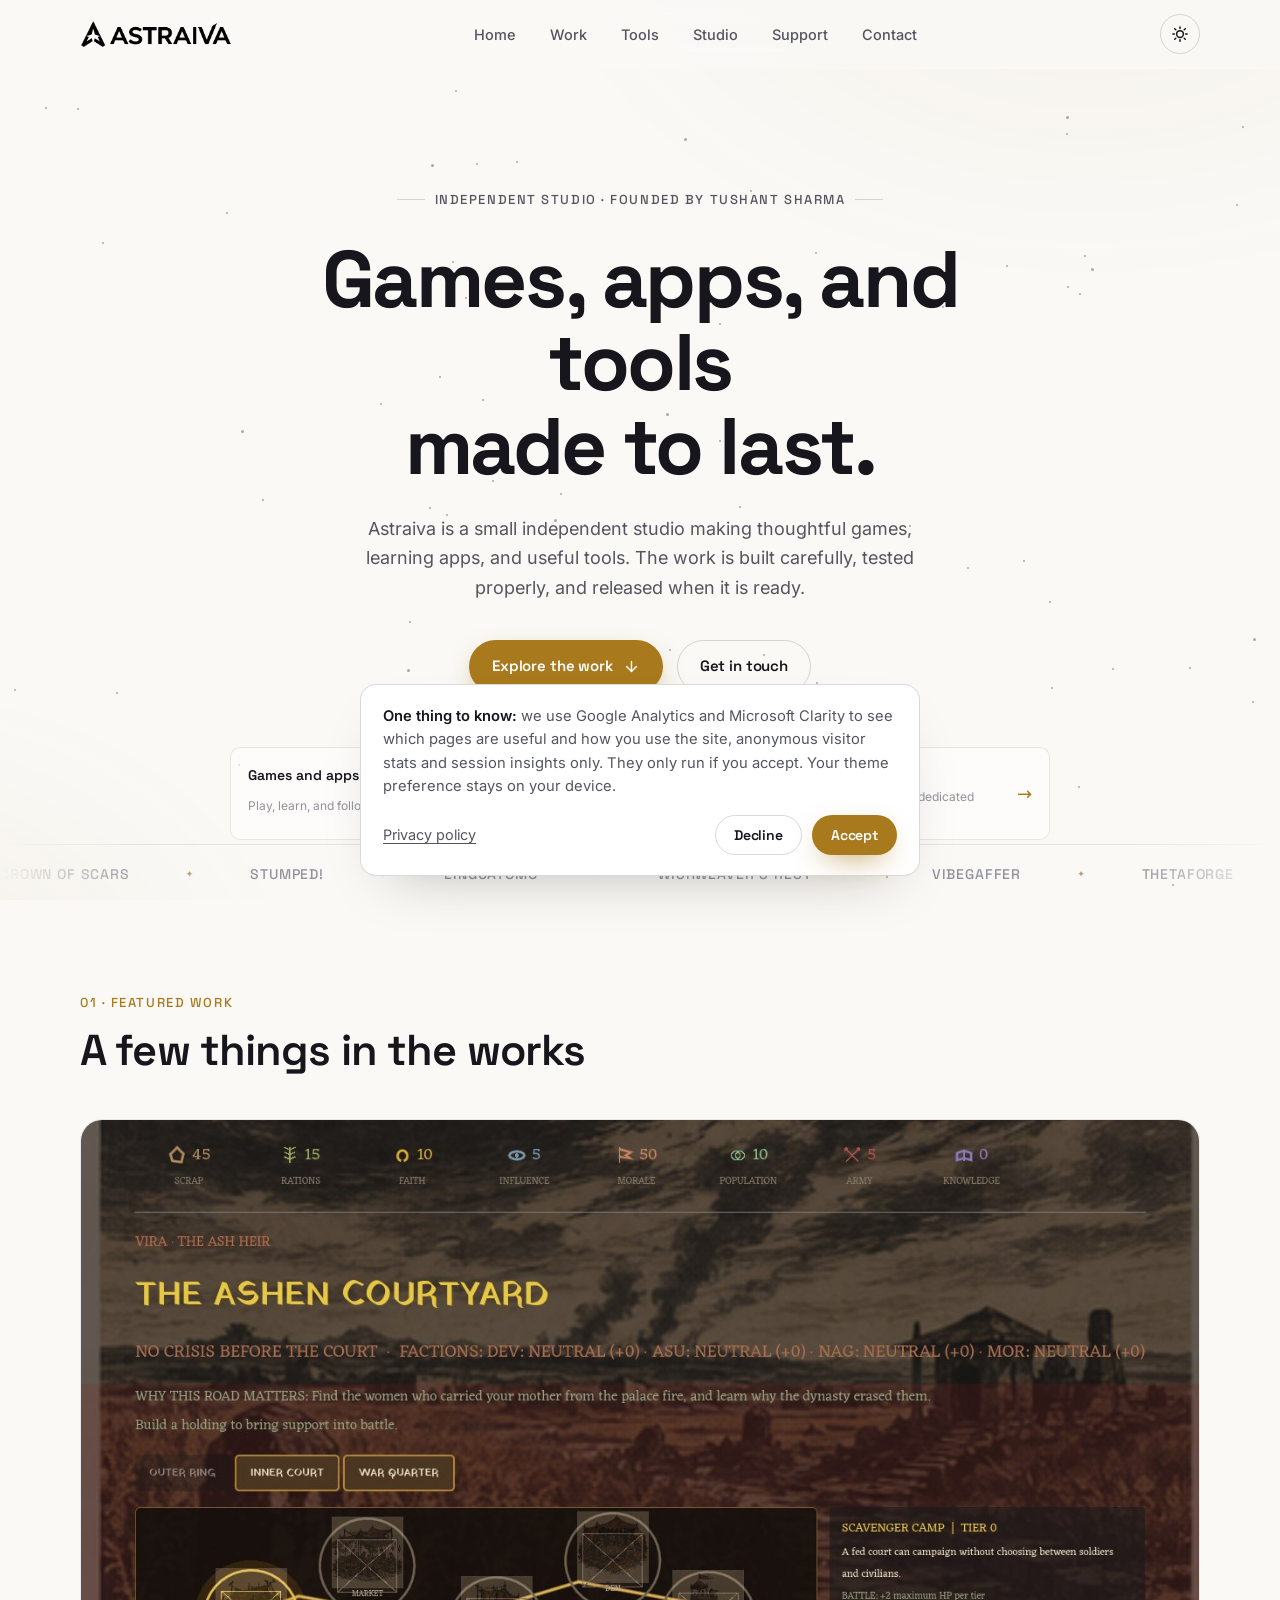
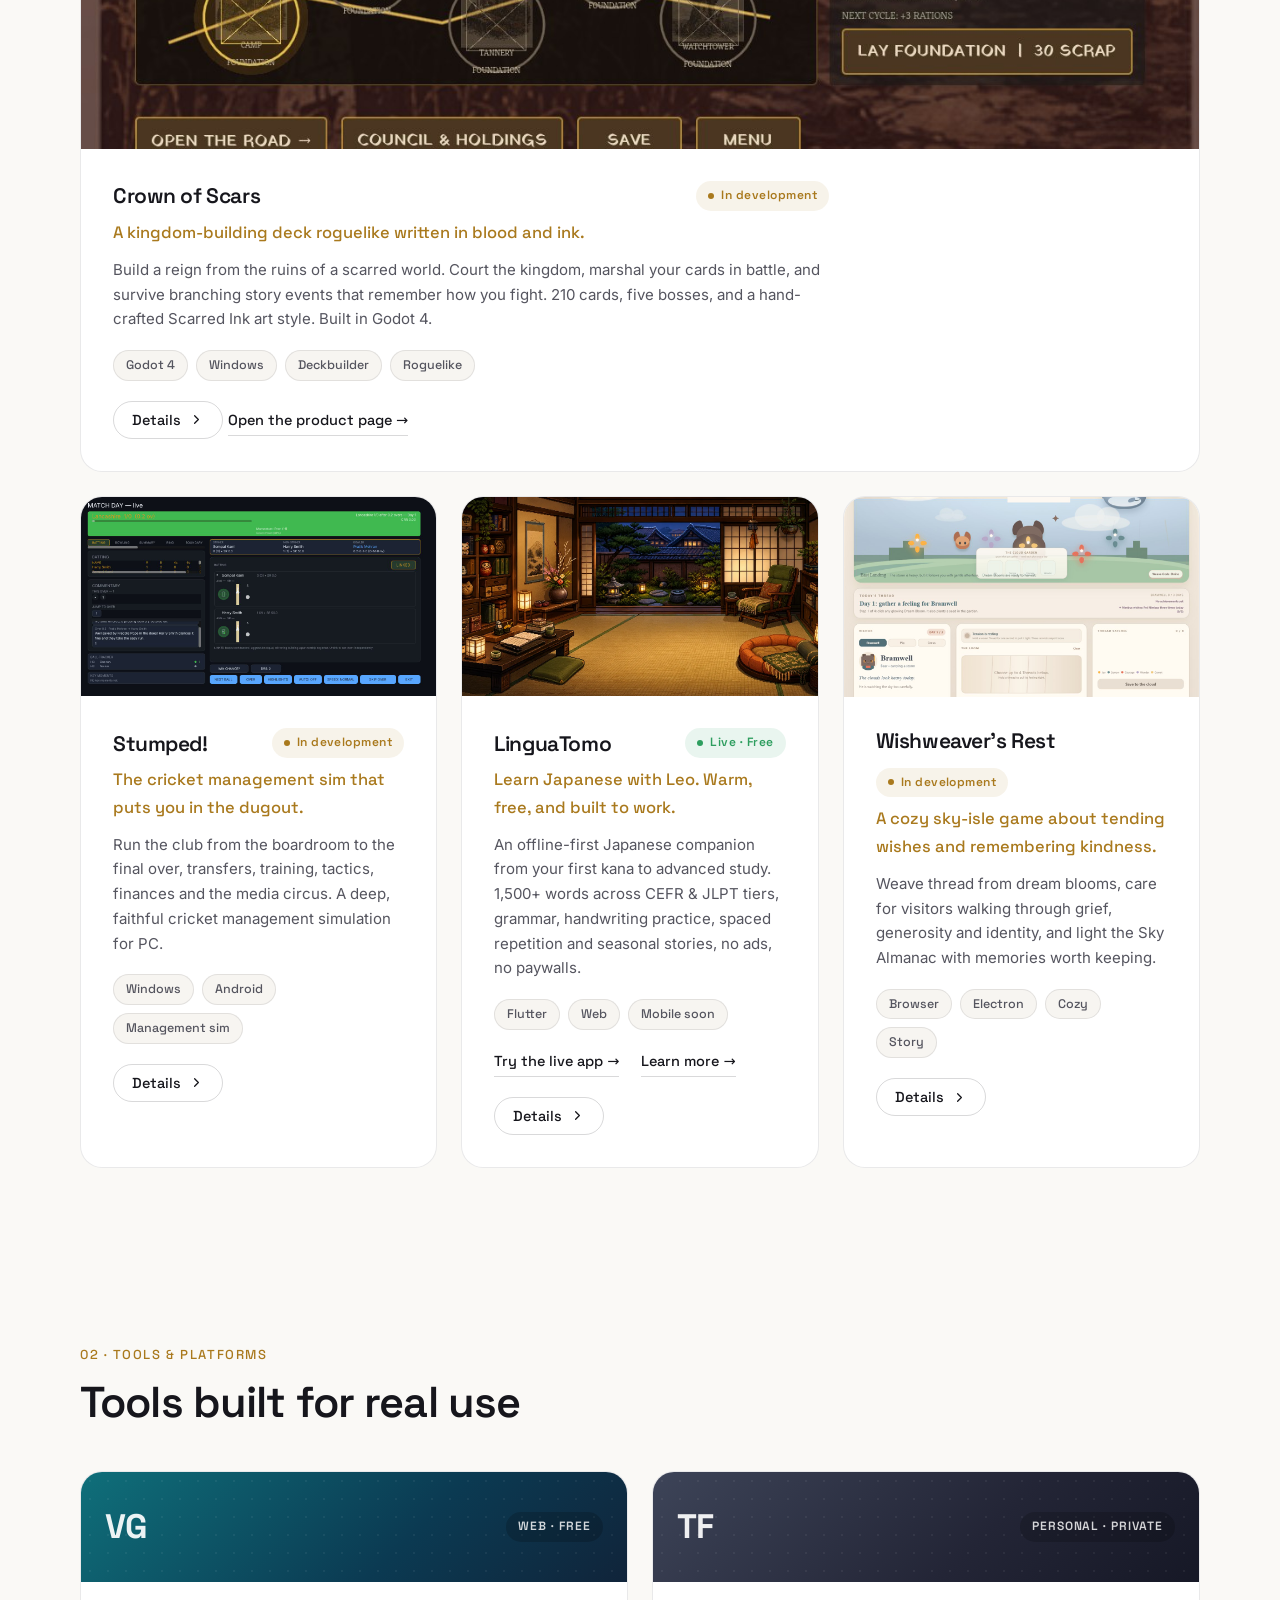
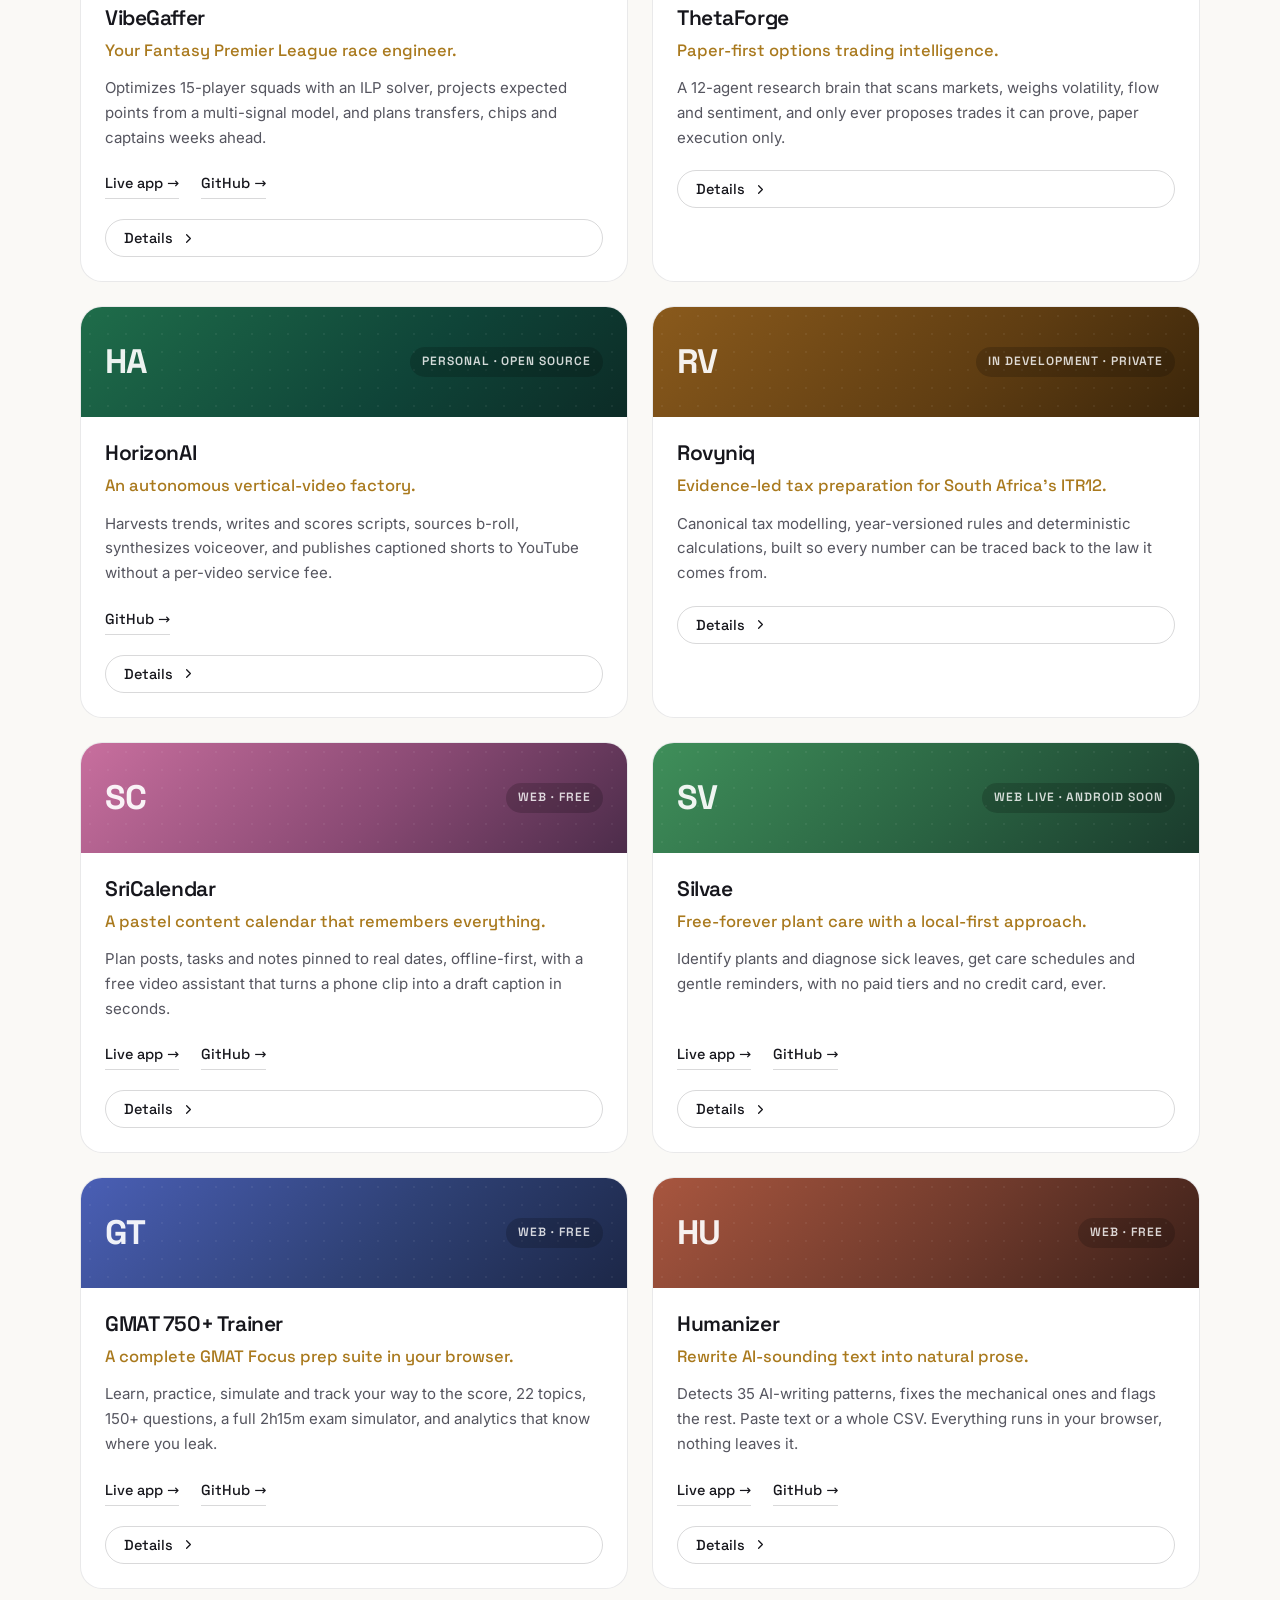
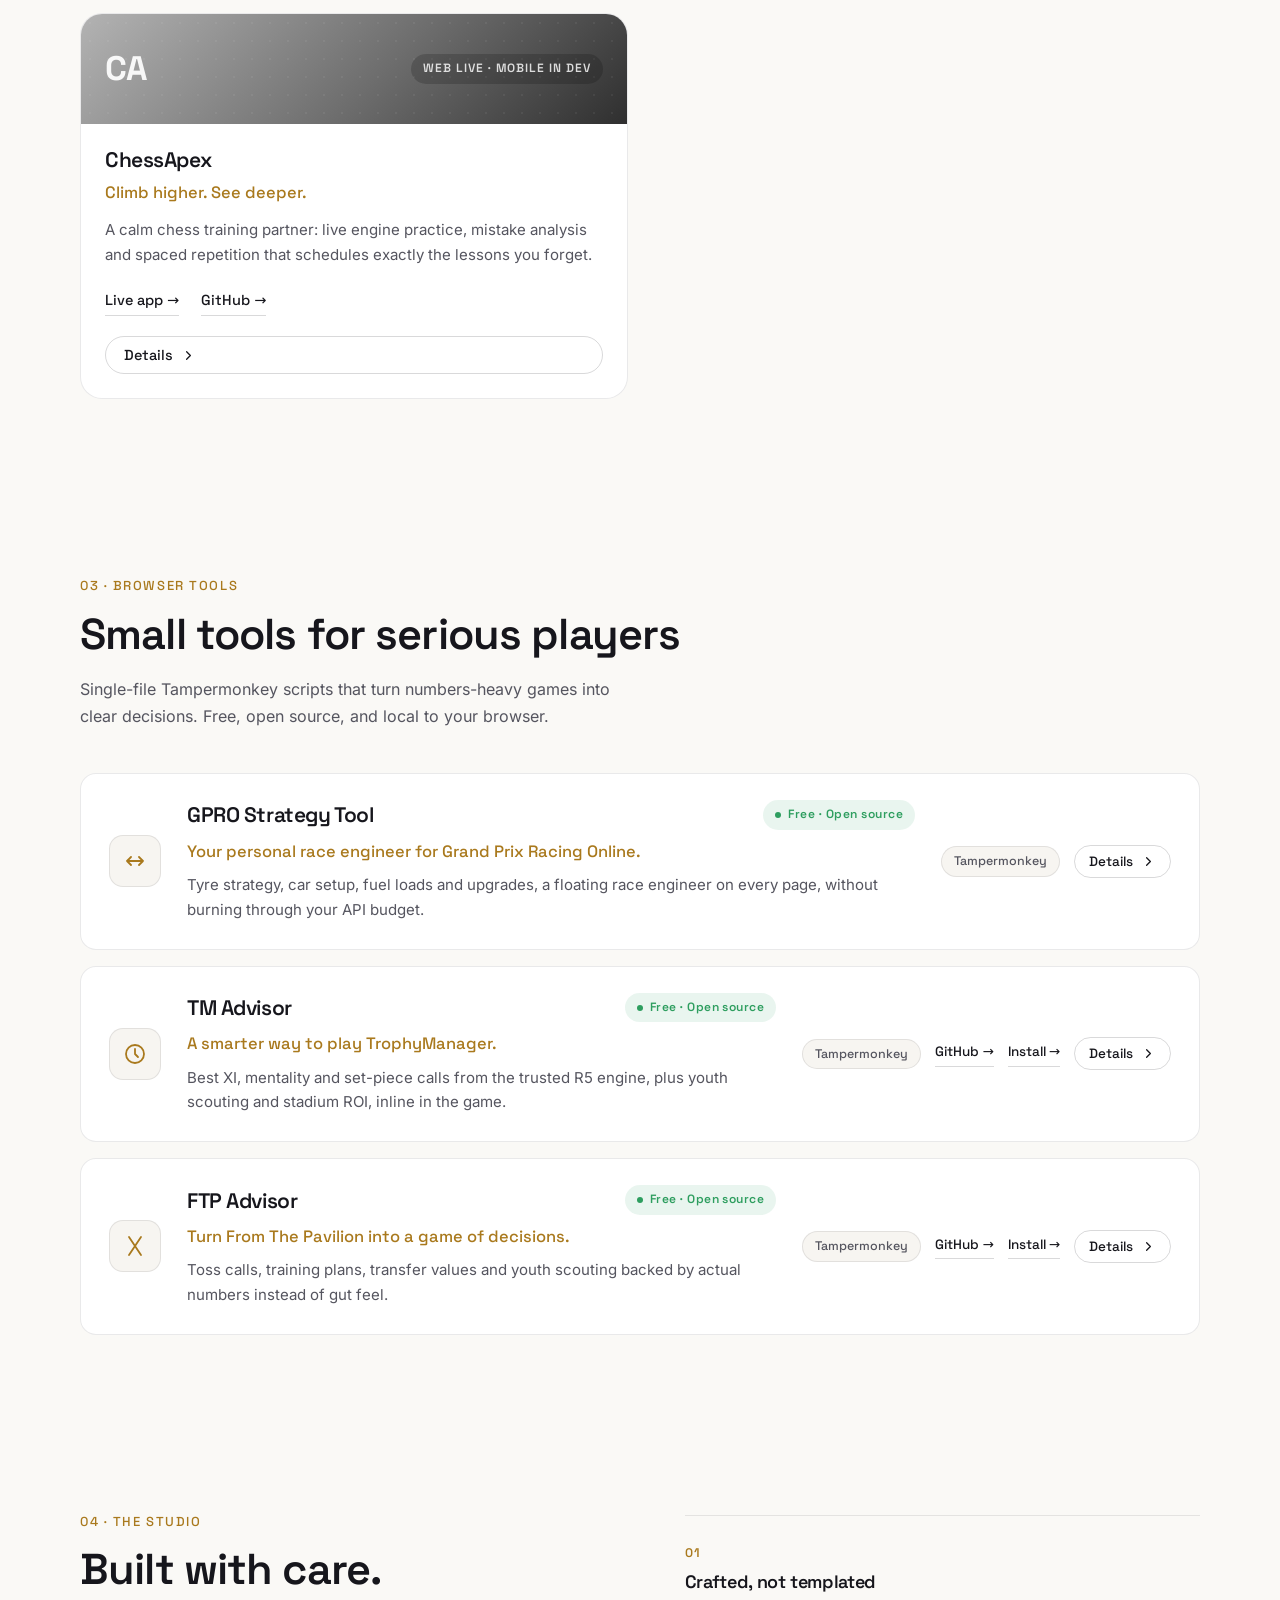
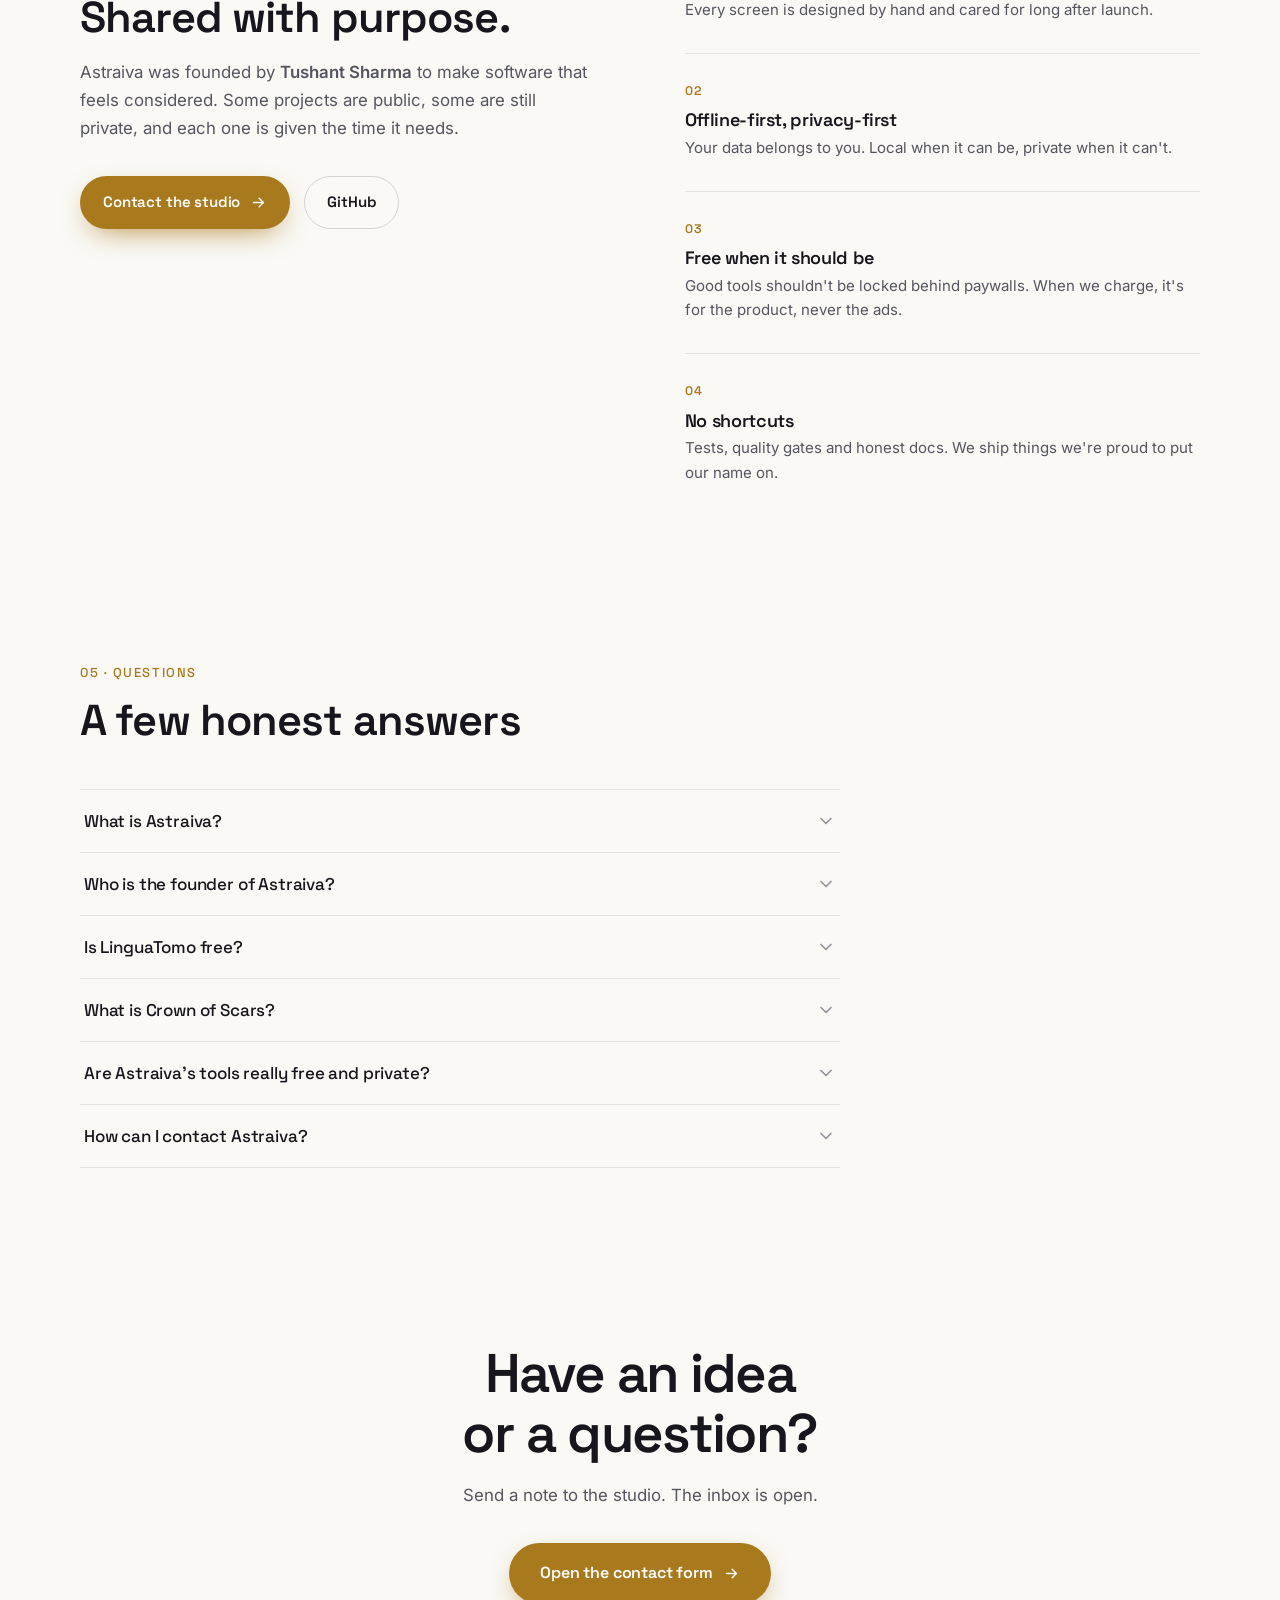
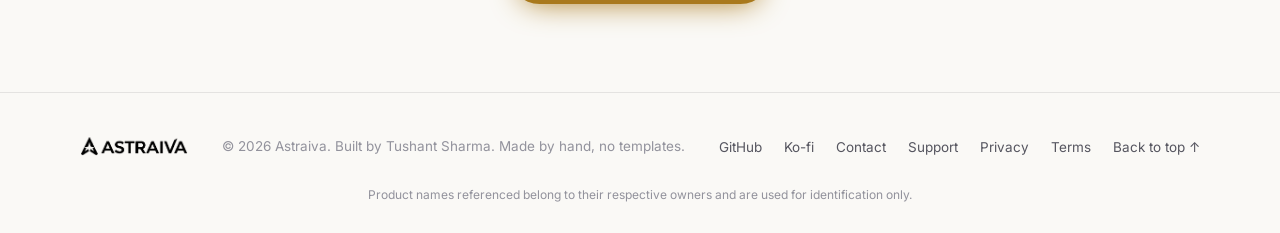
==== commit 8863f4a4: "Add GMAT 750+ Trainer, Humanizer and ChessApex products from the dev projects" ====
--- a/index.html
+++ b/index.html
@@ -72,7 +72,10 @@
       { "@type": "ListItem", "position": 10, "item": { "@type": "SoftwareApplication", "name": "Silvae", "applicationCategory": "UtilitiesApplication", "operatingSystem": "Web, Android", "url": "https://astraiva.app/apps/silvae.html", "description": "A free plant-care platform with plant identification, disease diagnosis, care schedules and account-backed sync. The web app is live; the Android listing is not public yet." } },
       { "@type": "ListItem", "position": 11, "item": { "@type": "SoftwareApplication", "name": "GPRO Strategy Tool", "applicationCategory": "UtilitiesApplication", "operatingSystem": "Web", "description": "A free Tampermonkey race engineer for Grand Prix Racing Online: tyres, setup, fuel and upgrades." } },
       { "@type": "ListItem", "position": 12, "item": { "@type": "SoftwareApplication", "name": "TM Advisor", "applicationCategory": "UtilitiesApplication", "operatingSystem": "Web", "url": "https://github.com/Jadax/tm-advisor", "description": "A free, open-source Tampermonkey assistant for TrophyManager with Best XI, mentality and set-piece calls." } },
-      { "@type": "ListItem", "position": 13, "item": { "@type": "SoftwareApplication", "name": "FTP Advisor", "applicationCategory": "UtilitiesApplication", "operatingSystem": "Web", "url": "https://github.com/Jadax/ftp-advisor", "description": "A free, open-source Tampermonkey assistant for From The Pavilion covering toss calls, training and transfers." } }
+      { "@type": "ListItem", "position": 13, "item": { "@type": "SoftwareApplication", "name": "FTP Advisor", "applicationCategory": "UtilitiesApplication", "operatingSystem": "Web", "url": "https://github.com/Jadax/ftp-advisor", "description": "A free, open-source Tampermonkey assistant for From The Pavilion covering toss calls, training and transfers." } },
+      { "@type": "ListItem", "position": 14, "item": { "@type": "SoftwareApplication", "name": "GMAT 750+ Trainer", "applicationCategory": "EducationalApplication", "operatingSystem": "Web", "url": "https://jadax.github.io/GMATTrainer/", "description": "A free, fully local GMAT Focus prep suite with 22 topics, 150+ practice questions, a 2h15m exam simulator and analytics." } },
+      { "@type": "ListItem", "position": 15, "item": { "@type": "SoftwareApplication", "name": "Humanizer", "applicationCategory": "UtilitiesApplication", "operatingSystem": "Web", "url": "https://jadax.github.io/Humanizer/", "description": "A free, open-source text rewriter that detects 35 AI-writing patterns entirely in the browser, also available as an agent skill." } },
+      { "@type": "ListItem", "position": 16, "item": { "@type": "SoftwareApplication", "name": "ChessApex", "applicationCategory": "EducationalApplication", "operatingSystem": "Web, Android, iOS", "url": "https://jadax.github.io/ChessApex/", "description": "A calm chess training partner with live engine practice, mistake analysis and FSRS spaced repetition across web and mobile." } }
     ]
   }
   </script>
@@ -427,6 +430,72 @@
               </button>
             </div>
           </article>
+
+          <article class="tool-card" data-reveal>
+            <div class="tool-tile tile-gmat" aria-hidden="true">
+              <span class="tool-mono">GT</span>
+              <span class="tool-tile-label">Web · Free</span>
+            </div>
+            <div class="tool-body">
+              <h3 class="card-title">GMAT 750+ Trainer</h3>
+              <p class="card-tag">A complete GMAT Focus prep suite in your browser.</p>
+              <p class="card-desc">
+                Learn, practice, simulate and track your way to the score, 22 topics, 150+
+                questions, a full 2h15m exam simulator, and analytics that know where you leak.
+              </p>
+              <div class="card-links">
+                <a href="https://jadax.github.io/GMATTrainer/" target="_blank" rel="noopener">Live app <span aria-hidden="true">→ </span></a>
+                <a href="https://github.com/Jadax/GMATTrainer" target="_blank" rel="noopener">GitHub <span aria-hidden="true">→ </span></a>
+              </div>
+              <button class="quick-view" type="button" data-product="gmat-trainer" aria-haspopup="dialog">Details
+                <svg viewBox="0 0 24 24" fill="none" stroke="currentColor" stroke-width="2" stroke-linecap="round" stroke-linejoin="round" aria-hidden="true"><path d="M9 6l6 6-6 6"/></svg>
+              </button>
+            </div>
+          </article>
+
+          <article class="tool-card" data-reveal>
+            <div class="tool-tile tile-humanizer" aria-hidden="true">
+              <span class="tool-mono">HU</span>
+              <span class="tool-tile-label">Web · Free</span>
+            </div>
+            <div class="tool-body">
+              <h3 class="card-title">Humanizer</h3>
+              <p class="card-tag">Rewrite AI-sounding text into natural prose.</p>
+              <p class="card-desc">
+                Detects 35 AI-writing patterns, fixes the mechanical ones and flags the rest.
+                Paste text or a whole CSV. Everything runs in your browser, nothing leaves it.
+              </p>
+              <div class="card-links">
+                <a href="https://jadax.github.io/Humanizer/" target="_blank" rel="noopener">Live app <span aria-hidden="true">→ </span></a>
+                <a href="https://github.com/Jadax/Humanizer" target="_blank" rel="noopener">GitHub <span aria-hidden="true">→ </span></a>
+              </div>
+              <button class="quick-view" type="button" data-product="humanizer" aria-haspopup="dialog">Details
+                <svg viewBox="0 0 24 24" fill="none" stroke="currentColor" stroke-width="2" stroke-linecap="round" stroke-linejoin="round" aria-hidden="true"><path d="M9 6l6 6-6 6"/></svg>
+              </button>
+            </div>
+          </article>
+
+          <article class="tool-card" data-reveal>
+            <div class="tool-tile tile-chessapex" aria-hidden="true">
+              <span class="tool-mono">CA</span>
+              <span class="tool-tile-label">Web live · Mobile in dev</span>
+            </div>
+            <div class="tool-body">
+              <h3 class="card-title">ChessApex</h3>
+              <p class="card-tag">Climb higher. See deeper.</p>
+              <p class="card-desc">
+                A calm chess training partner: live engine practice, mistake analysis and
+                spaced repetition that schedules exactly the lessons you forget.
+              </p>
+              <div class="card-links">
+                <a href="https://jadax.github.io/ChessApex/" target="_blank" rel="noopener">Live app <span aria-hidden="true">→ </span></a>
+                <a href="https://github.com/Jadax/ChessApex" target="_blank" rel="noopener">GitHub <span aria-hidden="true">→ </span></a>
+              </div>
+              <button class="quick-view" type="button" data-product="chessapex" aria-haspopup="dialog">Details
+                <svg viewBox="0 0 24 24" fill="none" stroke="currentColor" stroke-width="2" stroke-linecap="round" stroke-linejoin="round" aria-hidden="true"><path d="M9 6l6 6-6 6"/></svg>
+              </button>
+            </div>
+          </article>
         </div>
       </div>
     </section>
@@ -879,6 +948,76 @@
         { "label": "Privacy", "href": "privacy/silvae.html" }
       ]
     },
+    "gmat-trainer": {
+      "kicker": "Tool · Web",
+      "name": "GMAT 750+ Trainer",
+      "status": "live",
+      "statusLabel": "Web · Free",
+      "tagline": "A complete GMAT Focus prep suite that runs entirely in your browser.",
+      "long": "Learn mode across 22 topics, 150+ practice questions, a full 2h15m exam simulator, plus analytics and progress tracking. Spaced repetition and an XP system keep you honest, and backups export as plain JSON. 100% local, no accounts, no server.",
+      "features": [
+        "22 topics across Quant, Verbal and Data Insights in Learn mode",
+        "150+ practice questions with timers, hints and spaced repetition",
+        "Full-length 2h15m exam simulator with real pacing feedback",
+        "Analytics: projected score, accuracy by topic and a study heatmap",
+        "100% local: no accounts, no server, exportable JSON backups"
+      ],
+      "chips": ["Web", "Free", "Study tool"],
+      "media": [
+        { "src": "gmat-trainer.jpg", "alt": "GMAT 750+ Trainer, the study dashboard with progress and analytics" }
+      ],
+      "links": [
+        { "label": "Live app", "href": "https://jadax.github.io/GMATTrainer/" },
+        { "label": "GitHub", "href": "https://github.com/Jadax/GMATTrainer" }
+      ]
+    },
+    "humanizer": {
+      "kicker": "Tool · Web",
+      "name": "Humanizer",
+      "status": "live",
+      "statusLabel": "Web · Free",
+      "tagline": "Rewrite AI-sounding text into natural prose, in your browser.",
+      "long": "Detects 35 documented AI-writing patterns, fixes the mechanical ones automatically and flags the rest for your call. Paste text or upload .txt, .md, .html, .csv, .docx and more; everything runs on your machine and nothing is sent anywhere. Also ships as an agent skill for Claude Code, OpenCode and Codex.",
+      "features": [
+        "35-pattern AI-writing detector with automatic fixes",
+        "CSV mode rewrites whole spreadsheets cell by cell",
+        "Upload .txt, .md, .html, .csv, .docx and .odt files, parsed locally",
+        "Also ships as an agent skill for Claude Code and OpenCode",
+        "Everything runs in your browser; nothing is sent anywhere",
+        "Built on the MIT-licensed Humanizer by Siqi Chen"
+      ],
+      "chips": ["Web", "Free", "Open source"],
+      "media": [
+        { "src": "humanizer.jpg", "alt": "Humanizer, turning AI-sounding text into natural prose" }
+      ],
+      "links": [
+        { "label": "Live app", "href": "https://jadax.github.io/Humanizer/" },
+        { "label": "GitHub", "href": "https://github.com/Jadax/Humanizer" }
+      ]
+    },
+    "chessapex": {
+      "kicker": "App · Web / Mobile",
+      "name": "ChessApex",
+      "status": "dev",
+      "statusLabel": "In development",
+      "tagline": "Climb higher. See deeper. A calm chess training partner.",
+      "long": "A calm chess training partner with a live engine, mistake analysis, opening paths and FSRS spaced repetition that schedules exactly the lessons you forget. One shared engine powers the web and mobile apps.",
+      "features": [
+        "Live engine practice at adaptive levels, from foundation to expert",
+        "Post-game lab that classifies your mistakes and missed ideas",
+        "Opening paths with guided move lessons, London System to Sicilian",
+        "FSRS spaced repetition schedules the lessons you actually forget",
+        "One shared engine across web and mobile"
+      ],
+      "chips": ["Web", "Mobile in dev", "Chess"],
+      "media": [
+        { "src": "chessapex.jpg", "alt": "ChessApex, the practice arena with a live chessboard" }
+      ],
+      "links": [
+        { "label": "Live app", "href": "https://jadax.github.io/ChessApex/" },
+        { "label": "GitHub", "href": "https://github.com/Jadax/ChessApex" }
+      ]
+    },
     "gpro": {
       "kicker": "Browser script · Tampermonkey",
       "name": "GPRO Strategy Tool",
--- a/css/style.css
+++ b/css/style.css
@@ -930,6 +930,18 @@
   background: linear-gradient(135deg, #3f8f5a, #2a6342 55%, #1a3a2c);
 }
 
+.tile-gmat {
+  background: linear-gradient(135deg, #4a5fb5, #2f4175 55%, #1c2747);
+}
+
+.tile-humanizer {
+  background: linear-gradient(135deg, #a8563f, #6f3a2c 55%, #3a1f18);
+}
+
+.tile-chessapex {
+  background: linear-gradient(135deg, #b3b3b3, #6d6d6d 55%, #2f2f2f);
+}
+
 .tool-body {
   padding: 24px;
   display: flex;
@@ -1475,7 +1487,9 @@
 
 .footer-links {
   display: flex;
-  gap: 22px;
+  flex-wrap: wrap;
+  justify-content: center;
+  gap: 16px 22px;
   list-style: none;
   margin: 0;
   padding: 0;
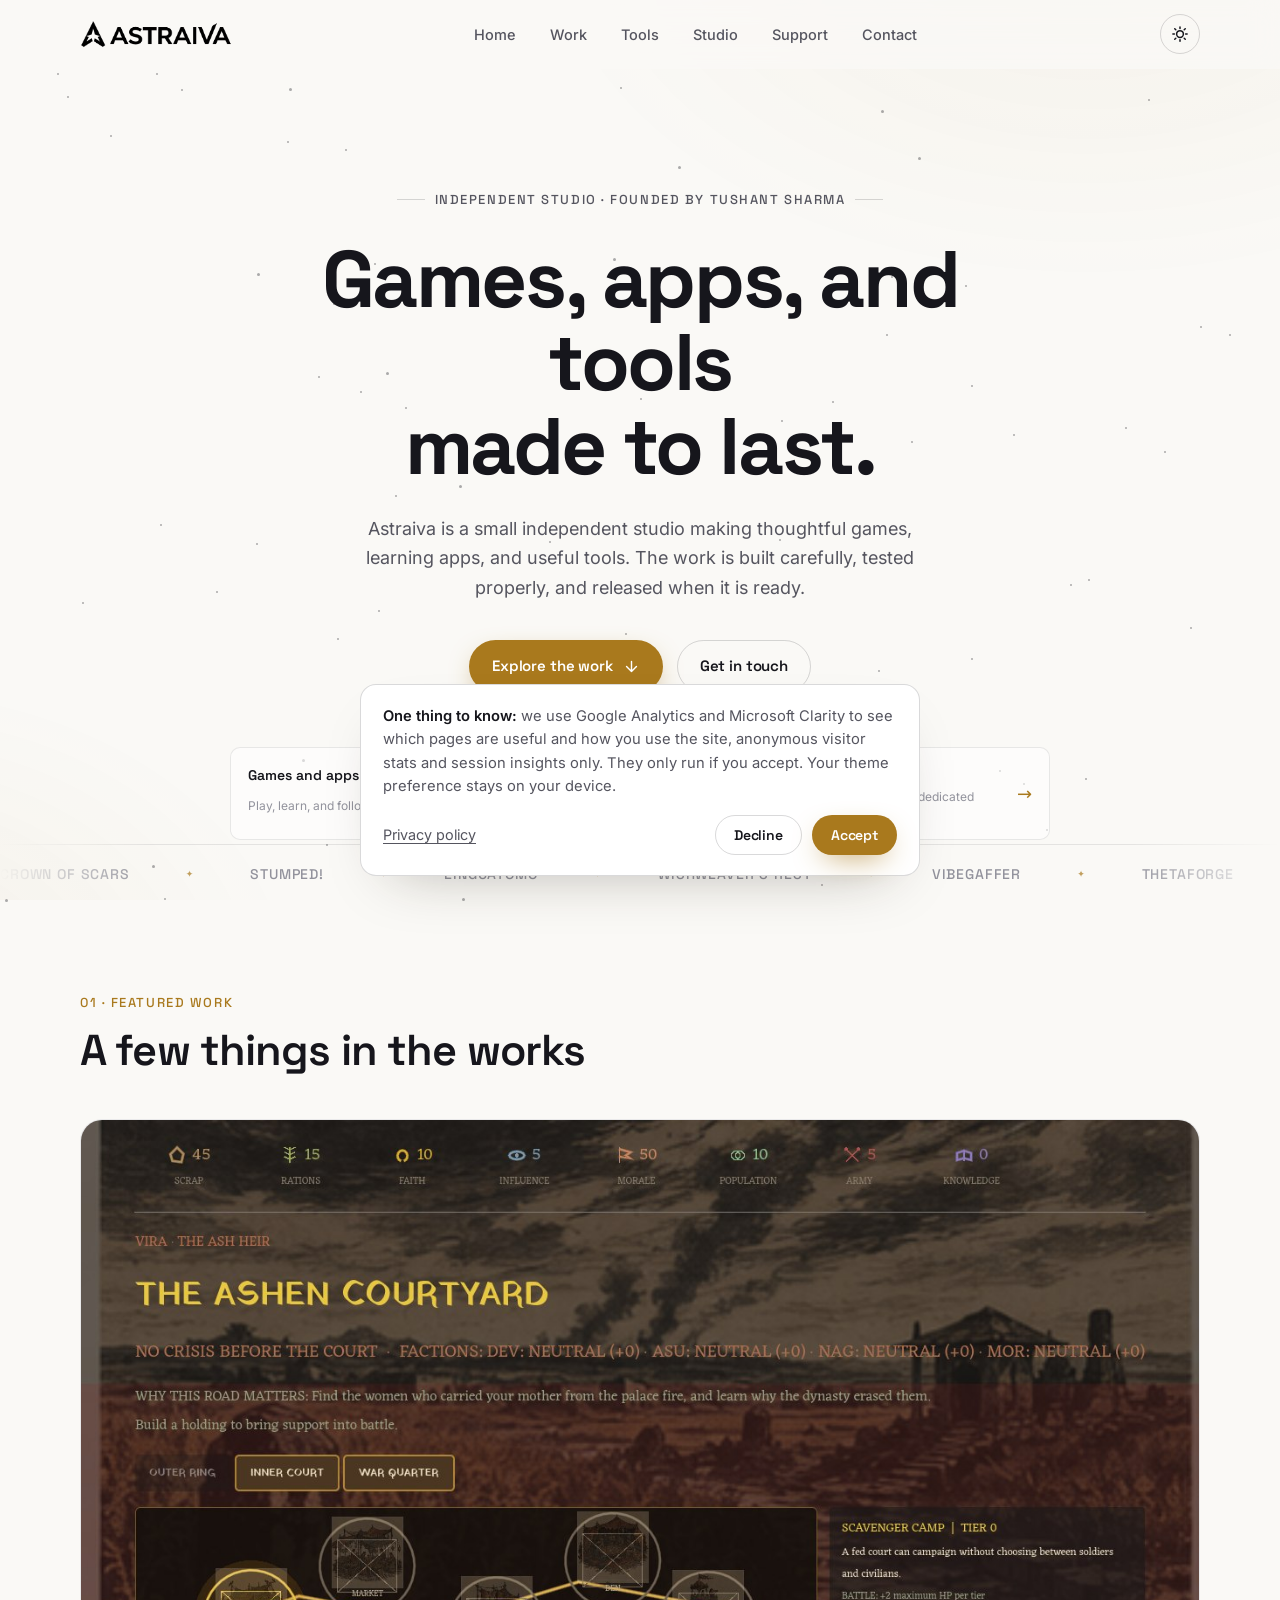
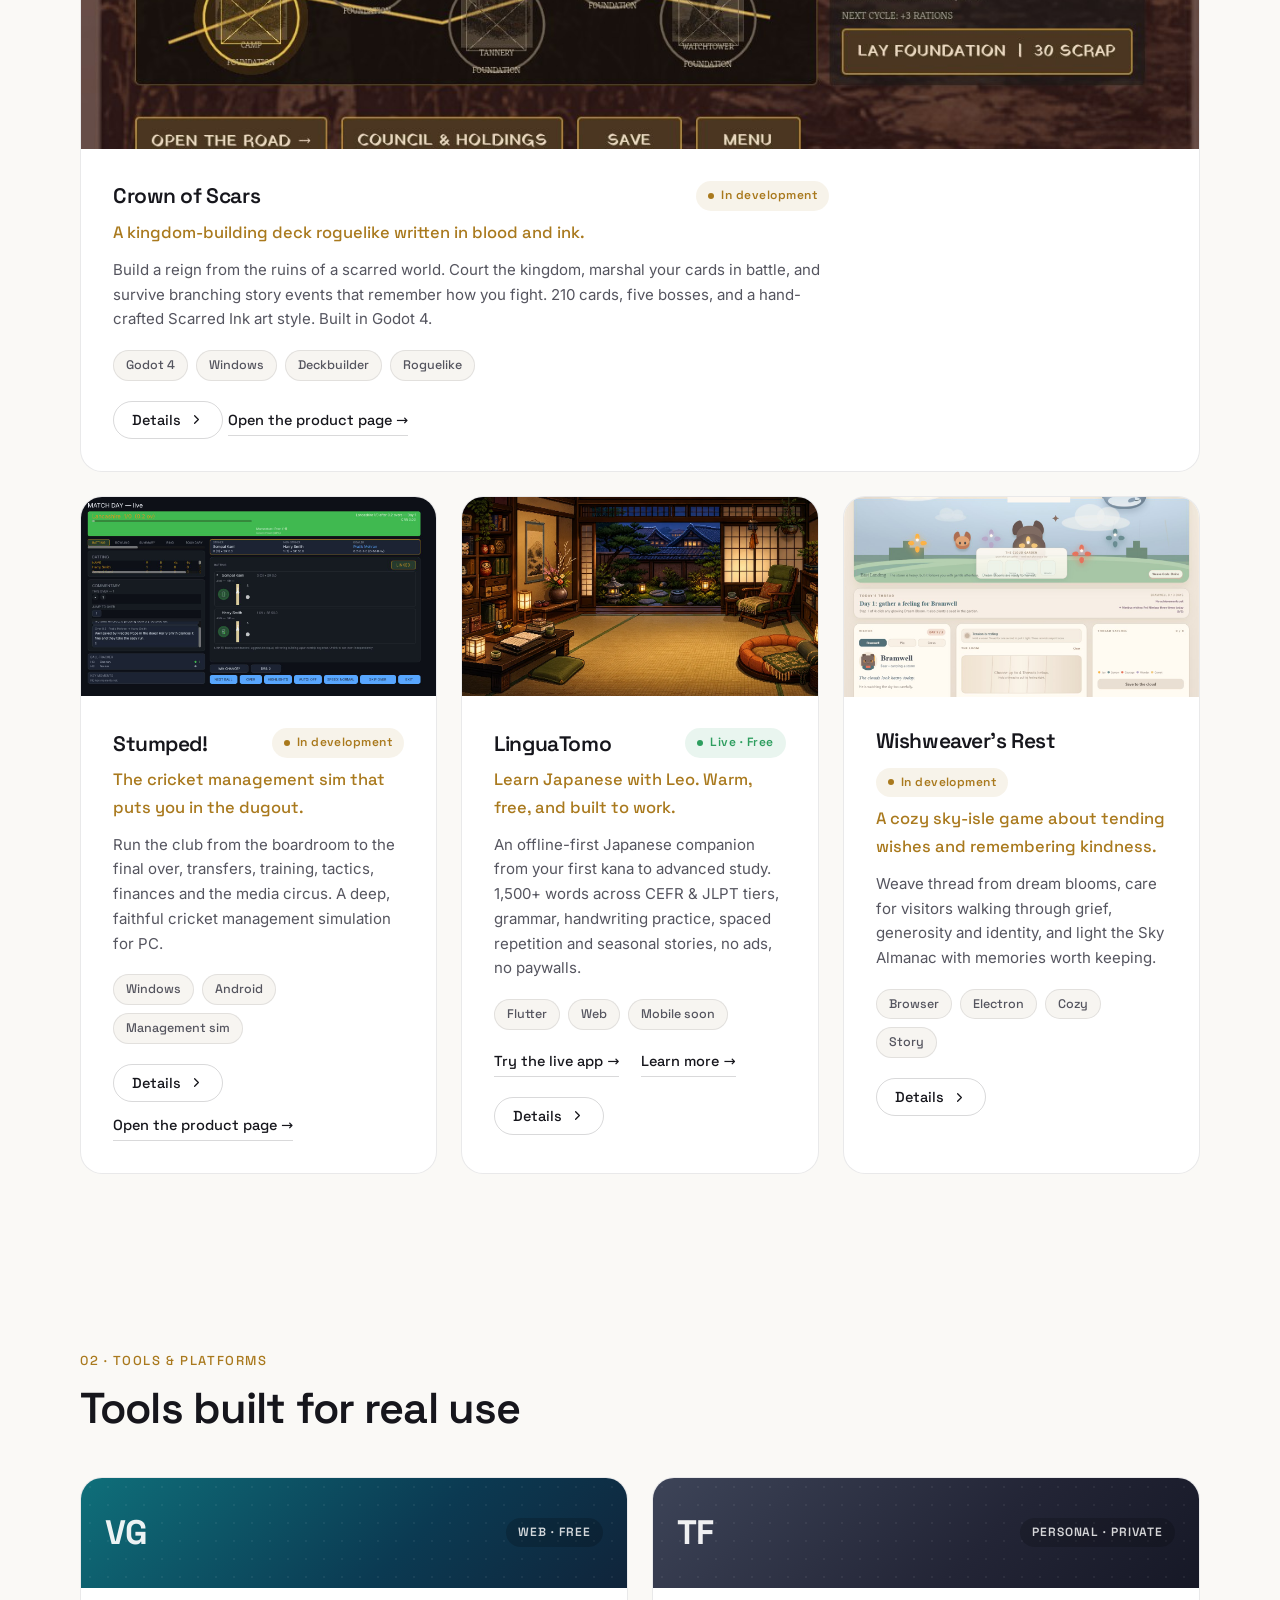
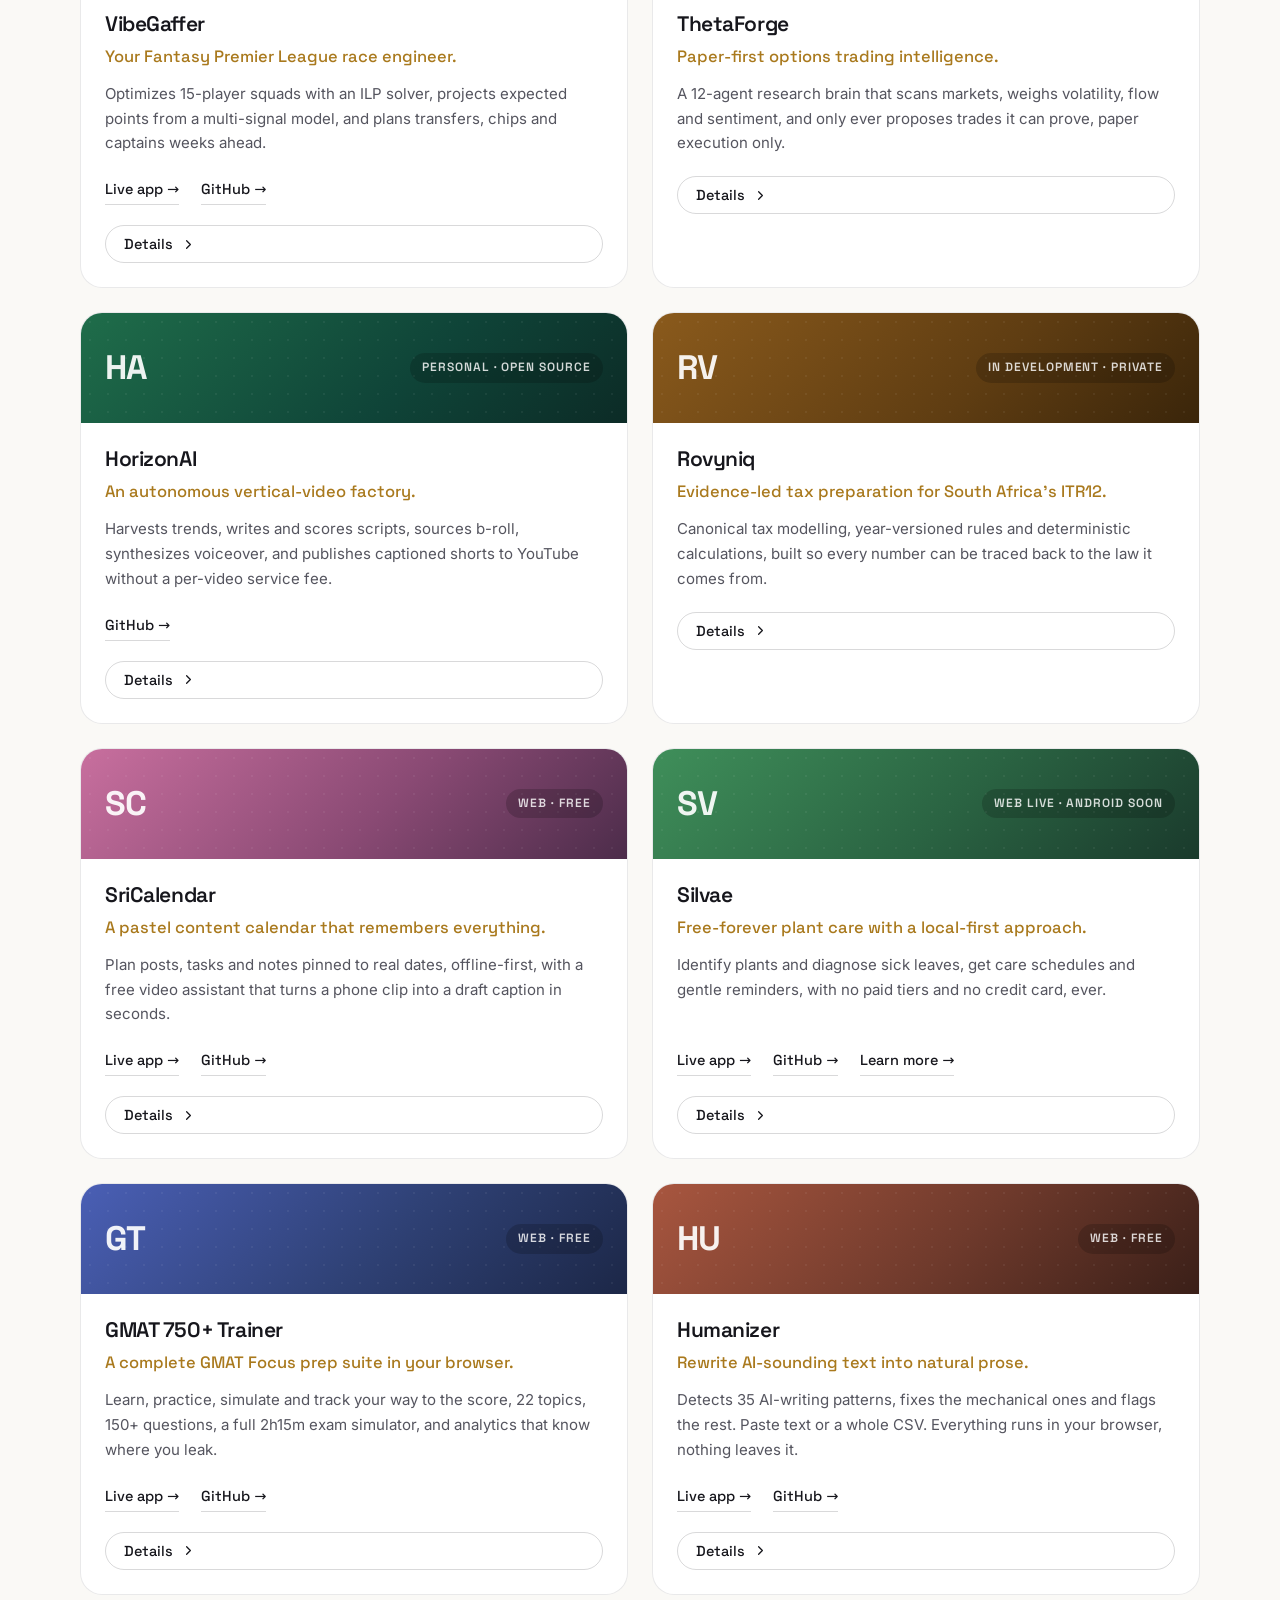
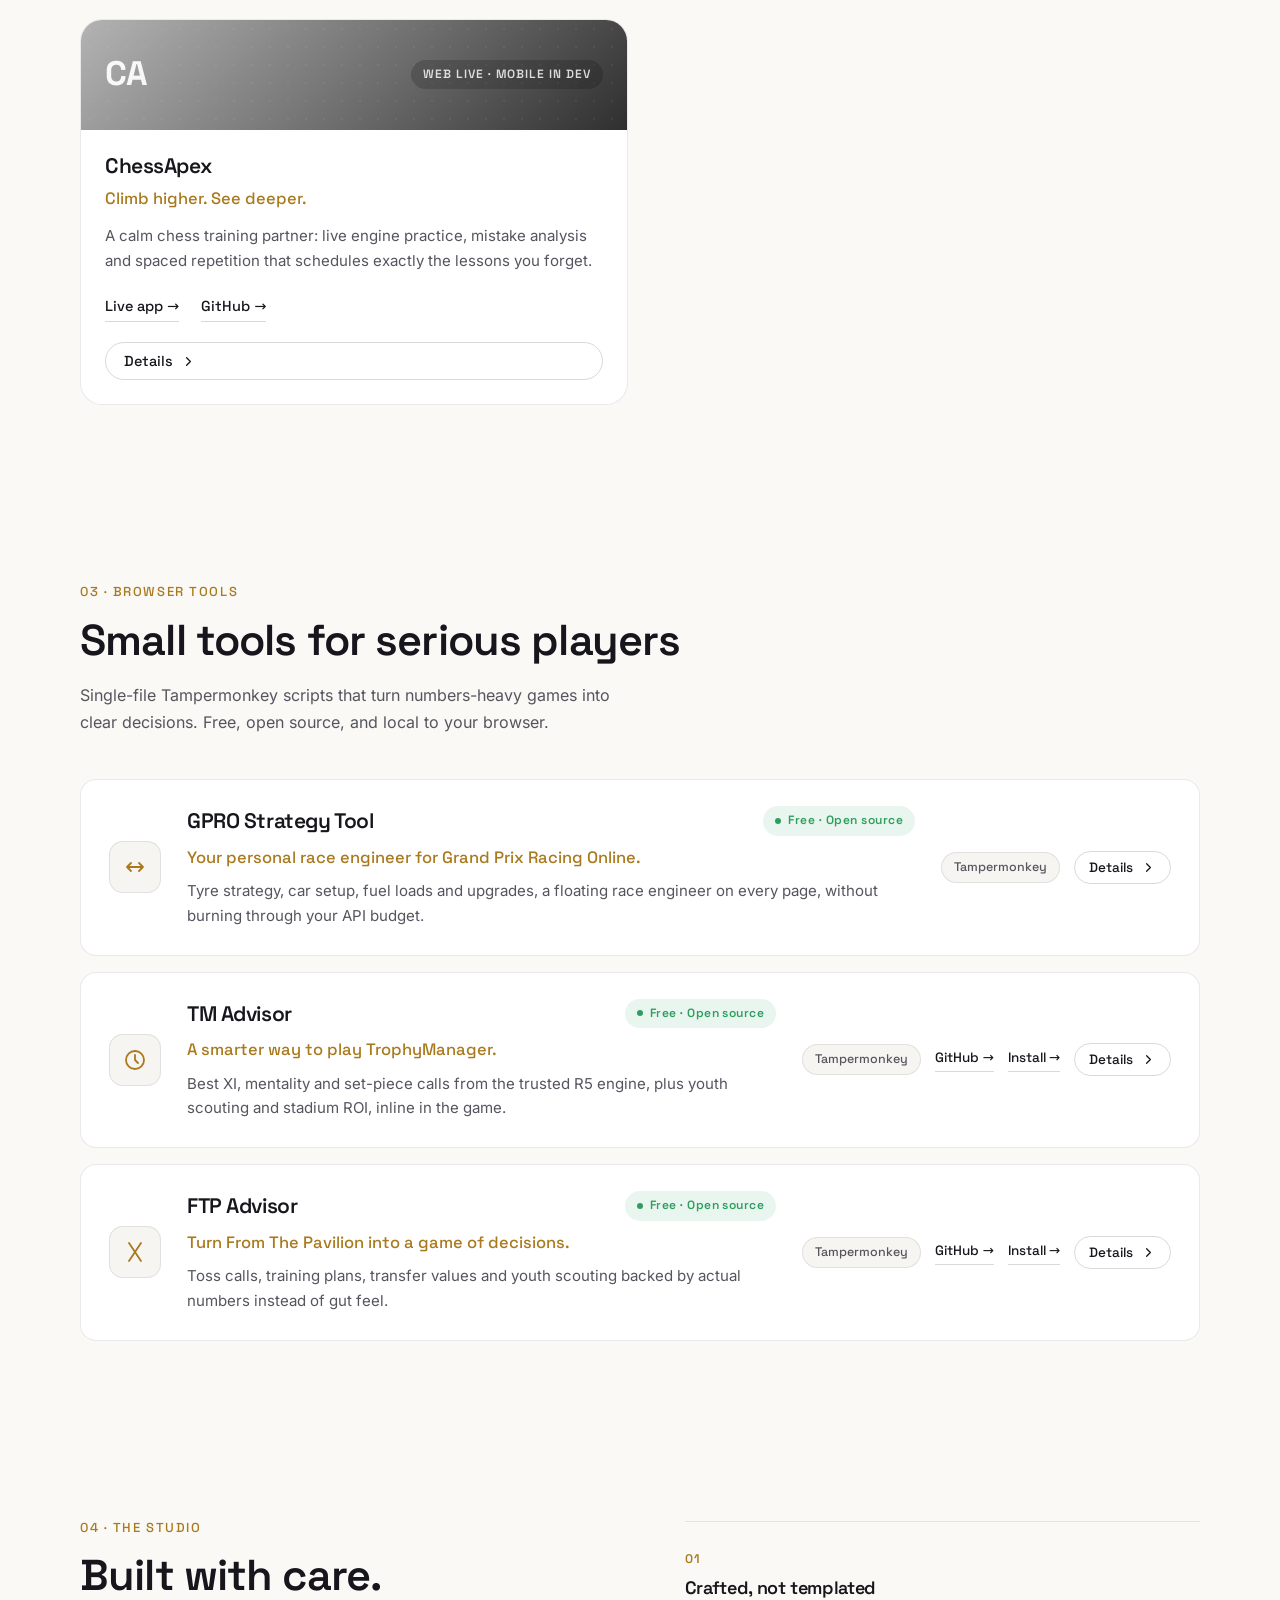
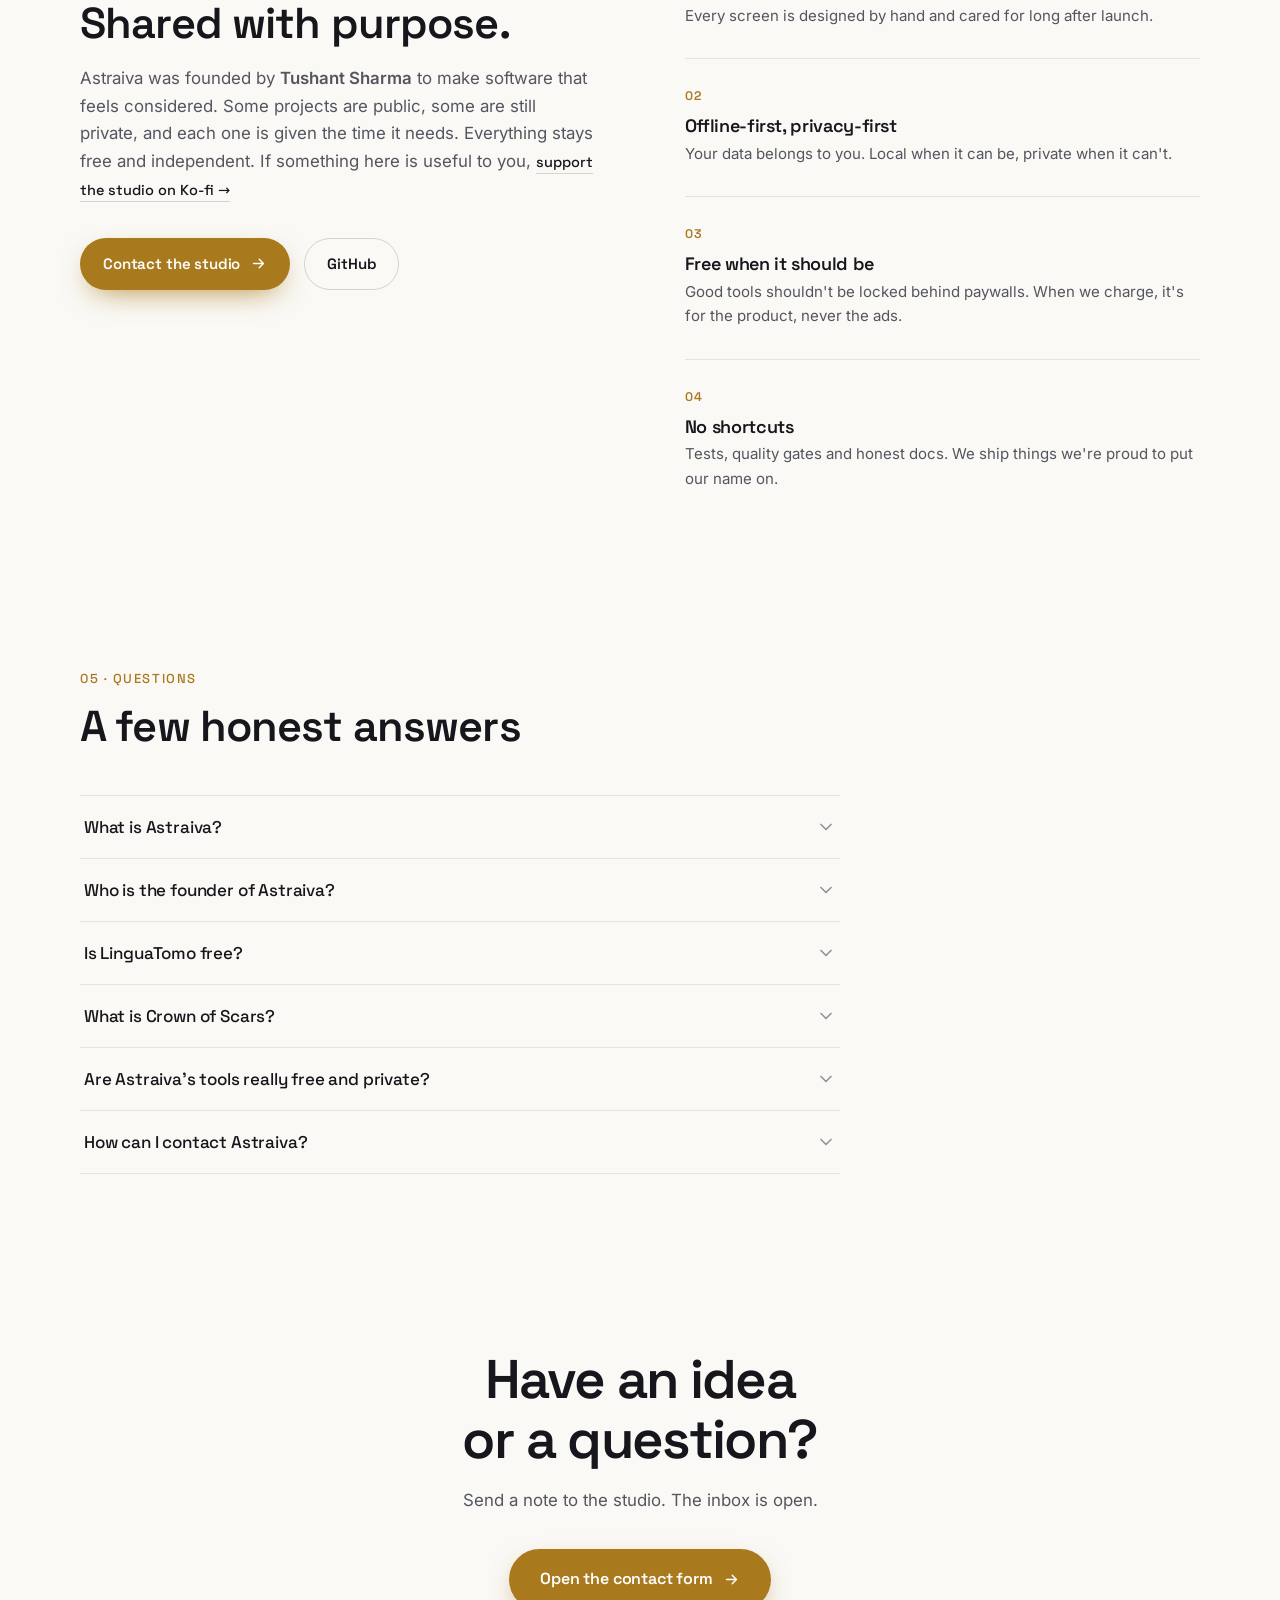
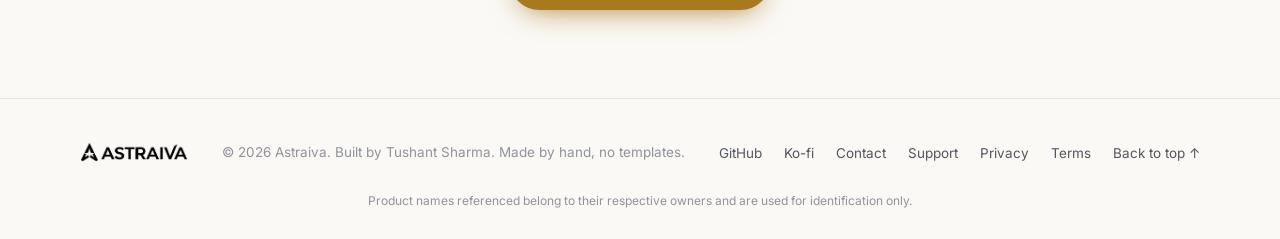
==== commit 1f43097f: "SEO and visibility pass: product page links, per-product social images, font preloads, breadcrumbs, " ====
--- a/index.html
+++ b/index.html
@@ -100,6 +100,8 @@
   <link rel="apple-touch-icon" sizes="180x180" href="apple-touch-icon.png">
   <link rel="icon" type="image/svg+xml" href="favicon.svg">
   <link rel="stylesheet" href="css/fonts.css">
+  <link rel="preload" href="assets/fonts/V8mDoQDjQSkFtoMM3T6r8E7mPbF4Cw.woff2" as="font" type="font/woff2" crossorigin>
+  <link rel="preload" href="assets/fonts/UcC73FwrK3iLTeHuS_nVMrMxCp50SjIa1ZL7.woff2" as="font" type="font/woff2" crossorigin>
   <link rel="stylesheet" href="css/style.css">
   <script>
     try {
@@ -236,6 +238,7 @@
             <button class="quick-view" type="button" data-product="stumped" aria-haspopup="dialog">Details
                 <svg viewBox="0 0 24 24" fill="none" stroke="currentColor" stroke-width="2" stroke-linecap="round" stroke-linejoin="round" aria-hidden="true"><path d="M9 6l6 6-6 6"/></svg>
               </button>
+              <a class="text-link product-page-link" href="apps/stumped.html">Open the product page <span aria-hidden="true">→ </span></a>
             </div>
           </article>
 
@@ -424,6 +427,7 @@
               <div class="card-links">
                 <a href="https://silvae.vercel.app/" target="_blank" rel="noopener">Live app <span aria-hidden="true">→ </span></a>
                 <a href="https://github.com/Jadax/Silvae" target="_blank" rel="noopener">GitHub <span aria-hidden="true">→ </span></a>
+                <a href="apps/silvae.html">Learn more <span aria-hidden="true">→ </span></a>
               </div>
               <button class="quick-view" type="button" data-product="silvae" aria-haspopup="dialog">Details
                 <svg viewBox="0 0 24 24" fill="none" stroke="currentColor" stroke-width="2" stroke-linecap="round" stroke-linejoin="round" aria-hidden="true"><path d="M9 6l6 6-6 6"/></svg>
@@ -586,6 +590,8 @@
           <p class="section-sub">
             Astraiva was founded by <strong>Tushant Sharma</strong> to make software that feels considered.
             Some projects are public, some are still private, and each one is given the time it needs.
+            Everything stays free and independent. If something here is useful to you,
+            <a class="text-link" href="https://ko-fi.com/jadax" target="_blank" rel="noopener">            support the studio on Ko-fi <span aria-hidden="true">→ </span></a>
           </p>
           <div class="studio-contact">
             <a class="btn btn-primary" href="contact.html">Contact the studio
@@ -753,6 +759,7 @@
         { "src": "crown-of-scars-battle.jpg", "alt": "Crown of Scars, battle in the Scarred Ink art style" }
       ],
       "links": [
+        { "label": "Product page", "href": "apps/crown-of-scars.html" },
         { "label": "Privacy policy", "href": "privacy/crown-of-scars.html" }
       ]
     },
@@ -777,6 +784,7 @@
         { "src": "stumped-squad.jpg", "alt": "Stumped!, squad and selection screen" }
       ],
       "links": [
+        { "label": "Product page", "href": "apps/stumped.html" },
         { "label": "Privacy policy", "href": "privacy/stumped.html" }
       ]
     },
--- a/css/style.css
+++ b/css/style.css
@@ -1362,6 +1362,12 @@
   margin-top: 30px;
 }
 
+.legal-note {
+  margin-top: 26px;
+  color: var(--text-2);
+  font-size: 0.95rem;
+}
+
 .legal-meta {
   display: flex;
   gap: 22px;
